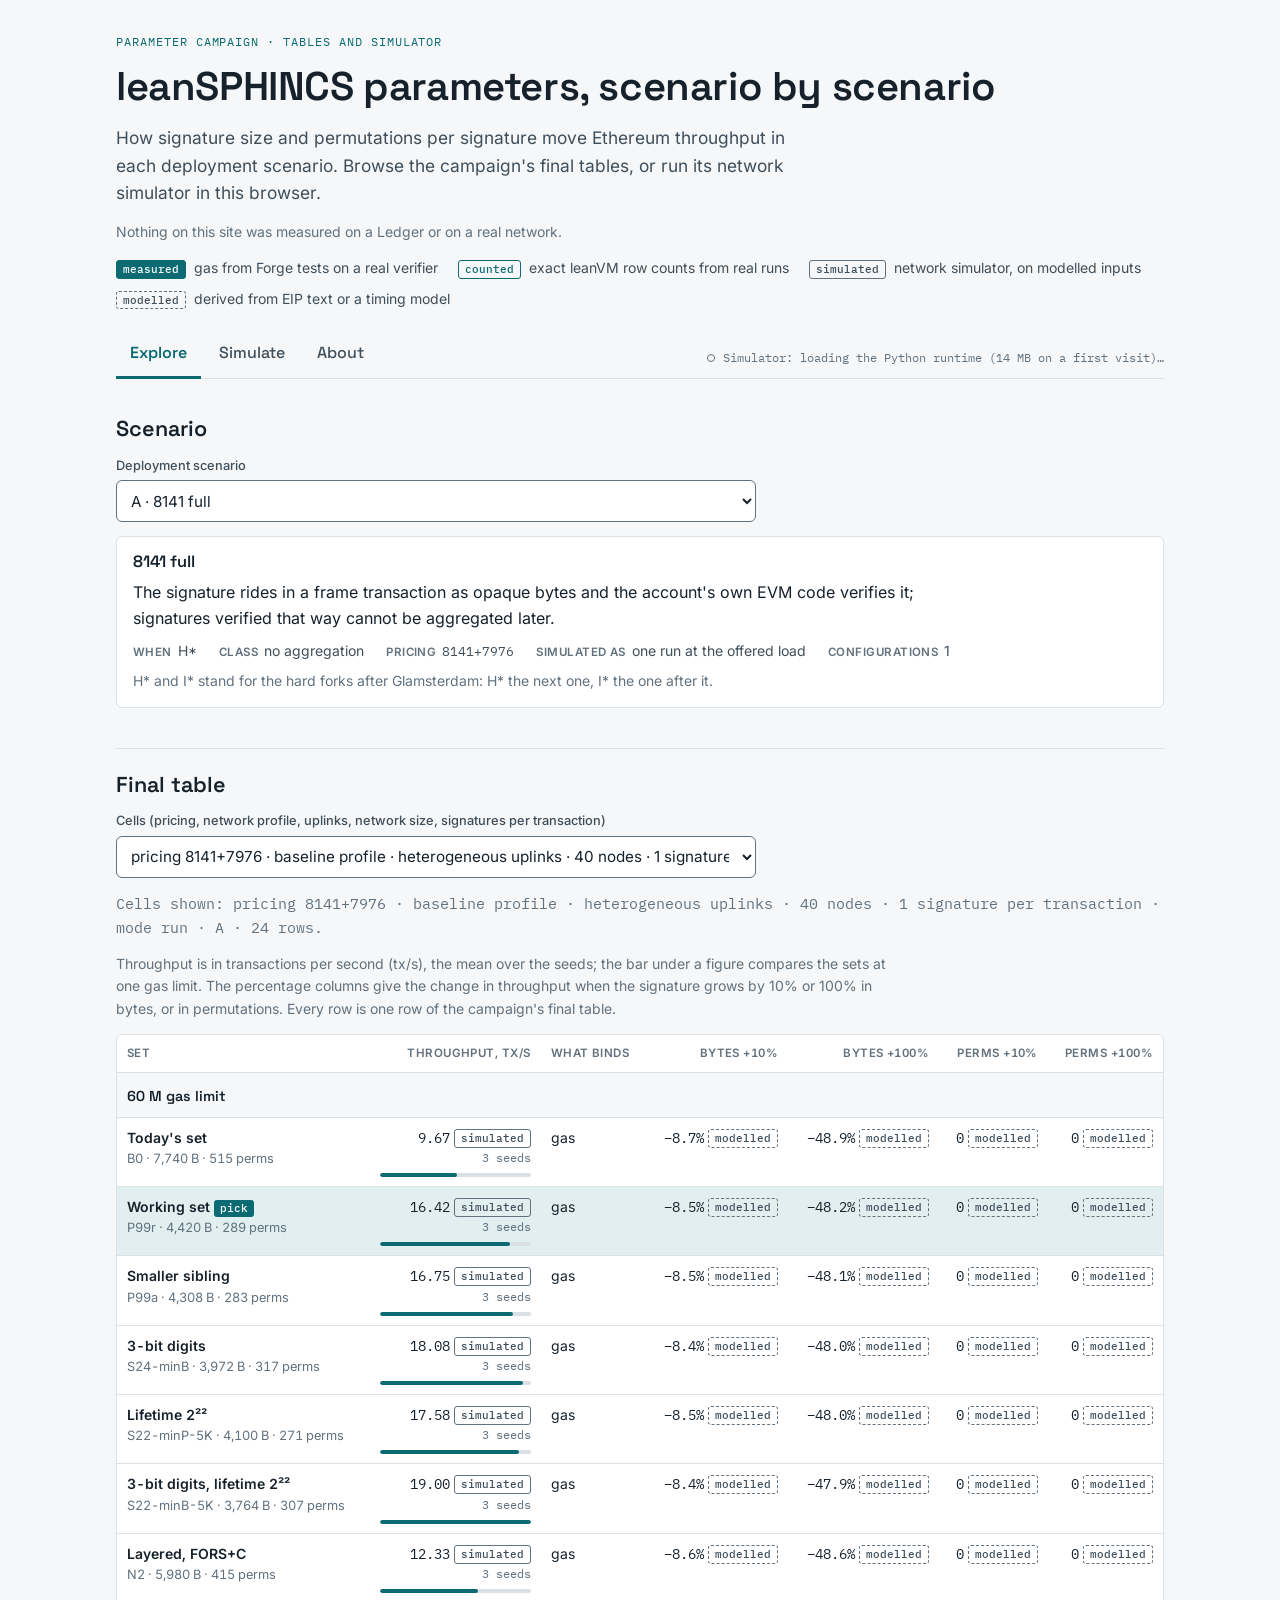
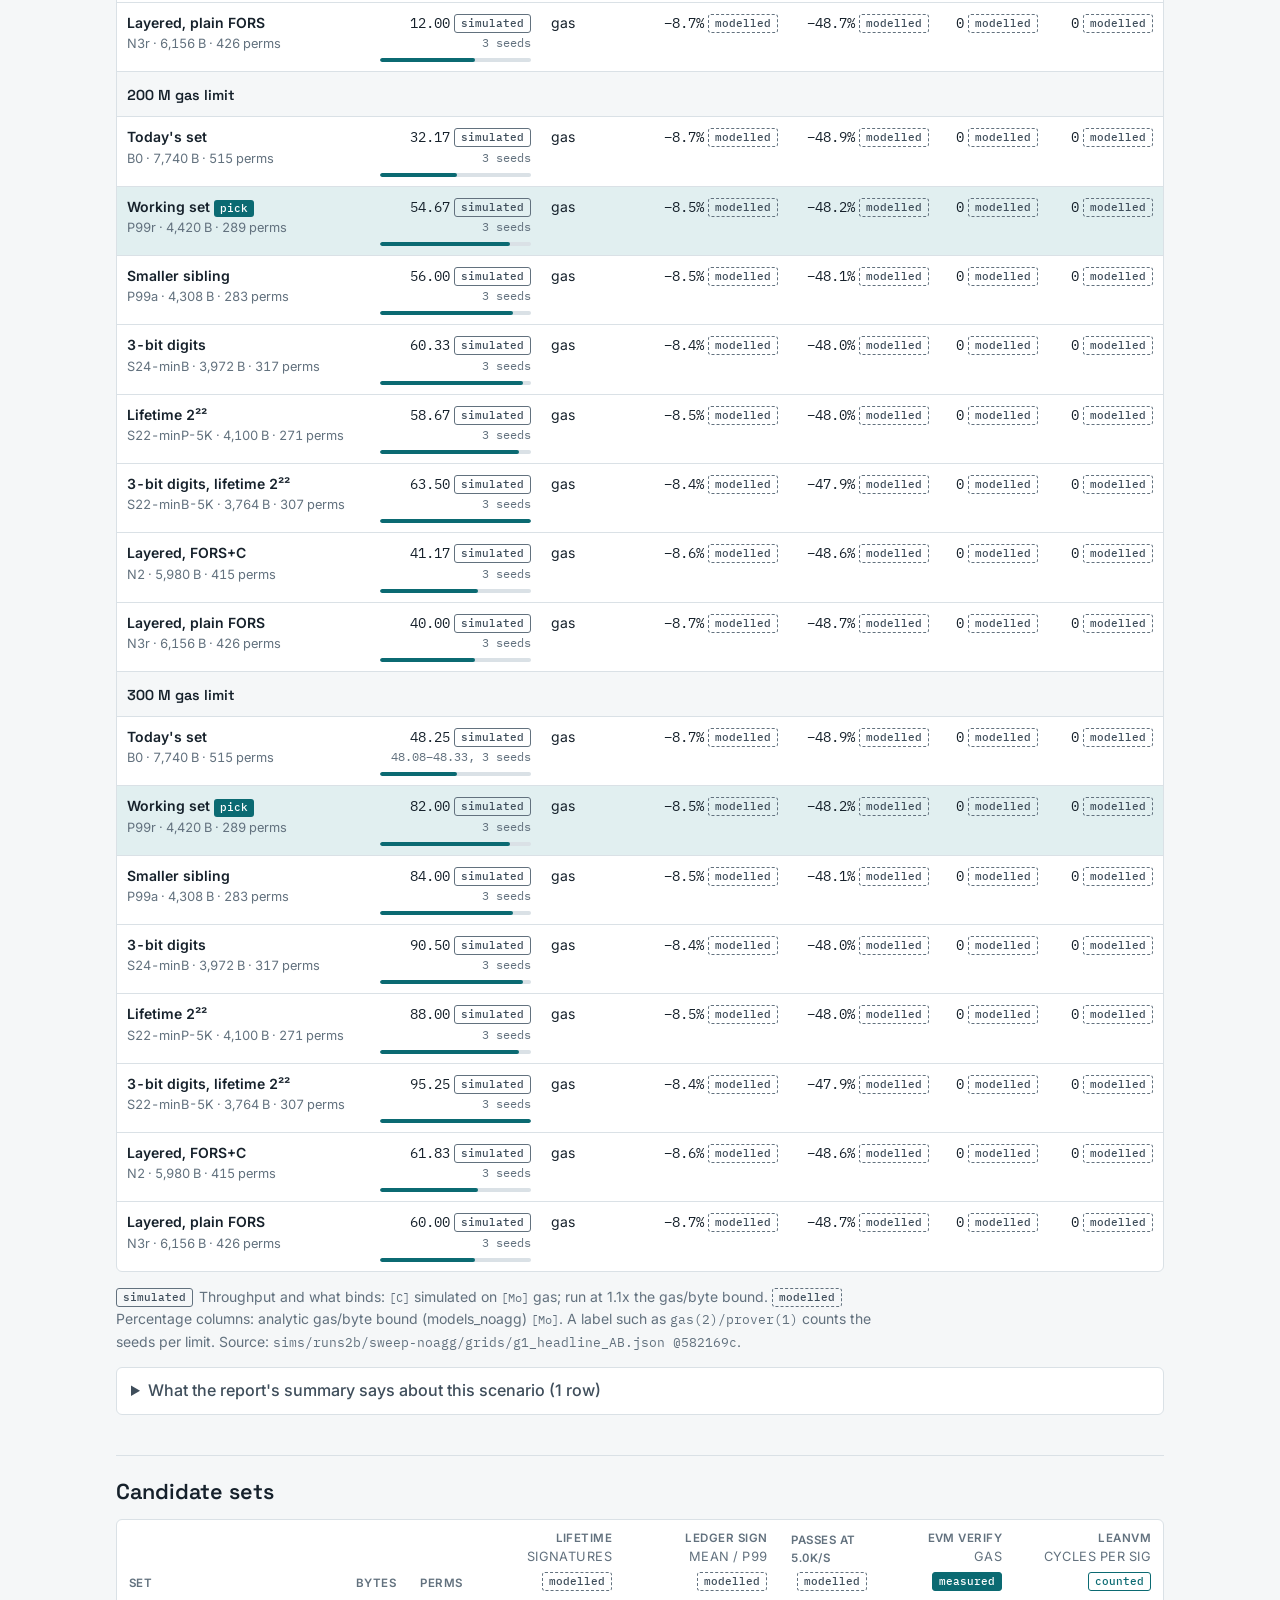
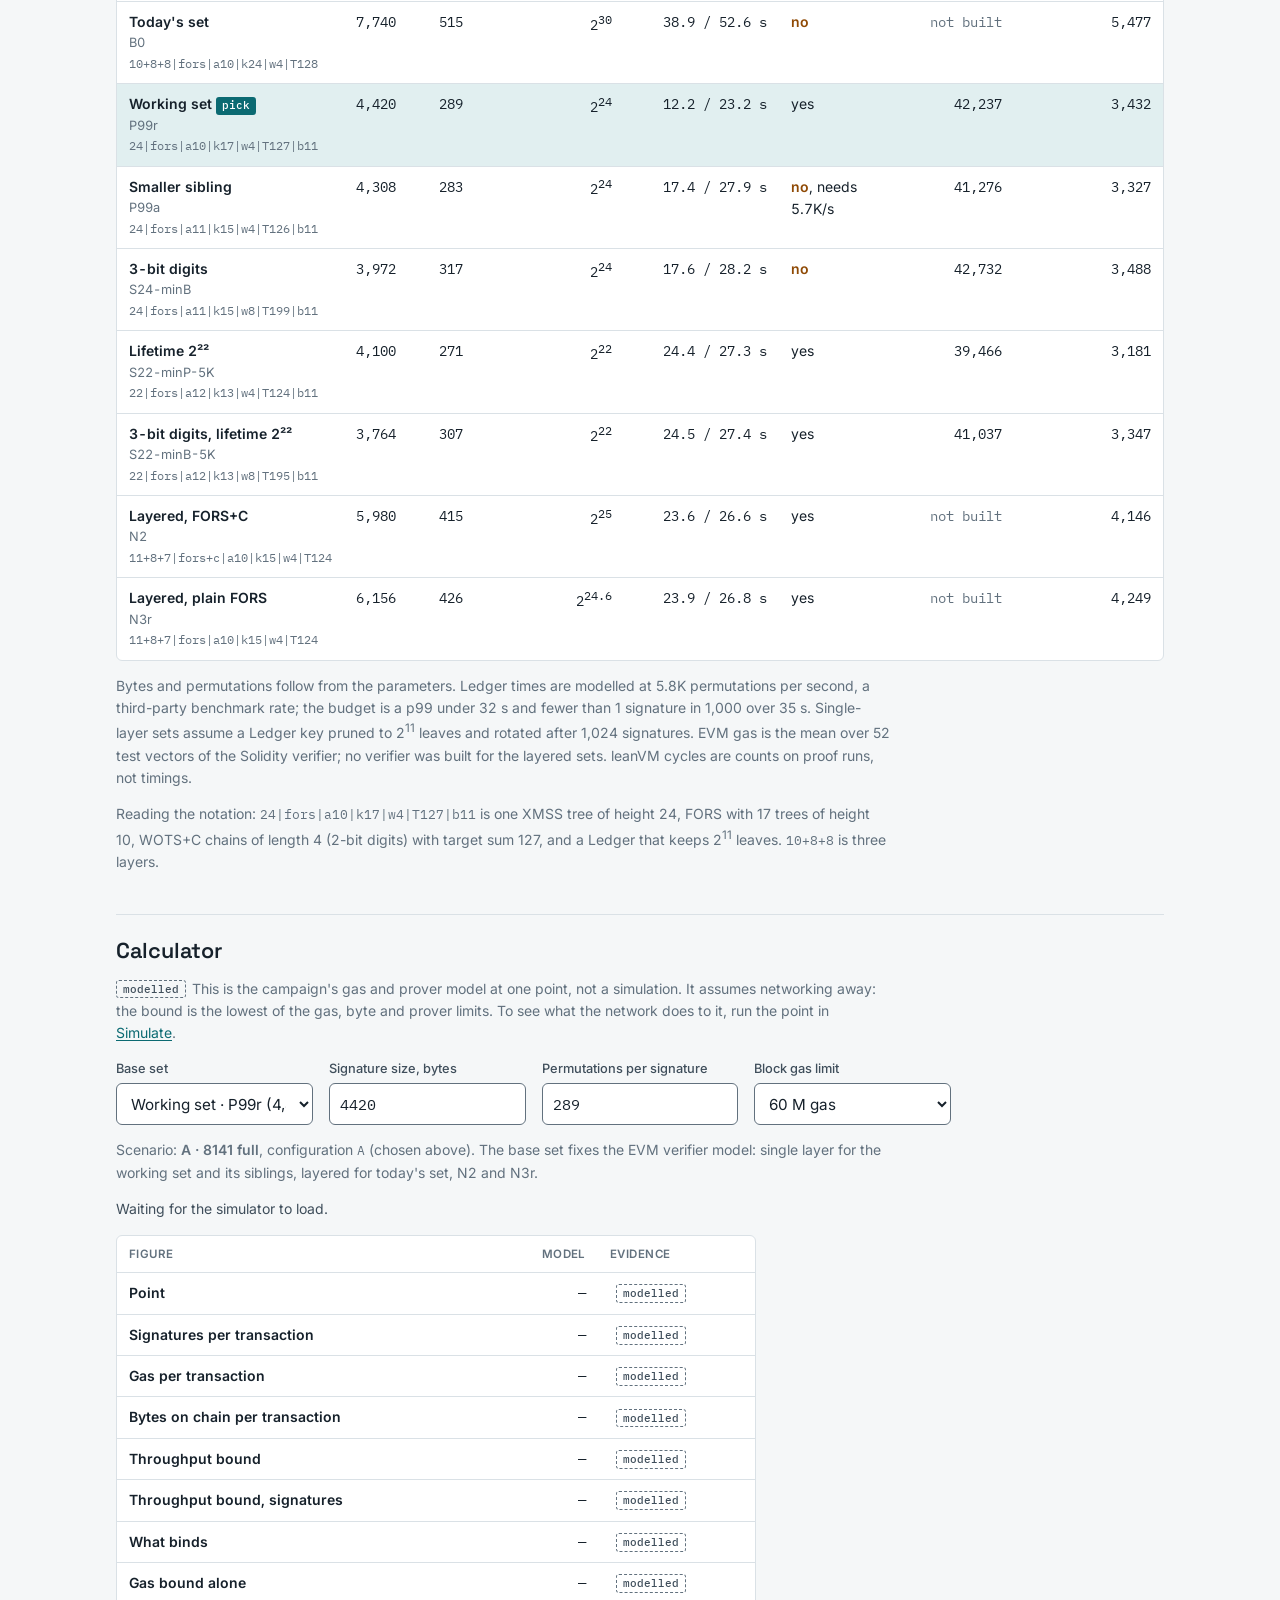
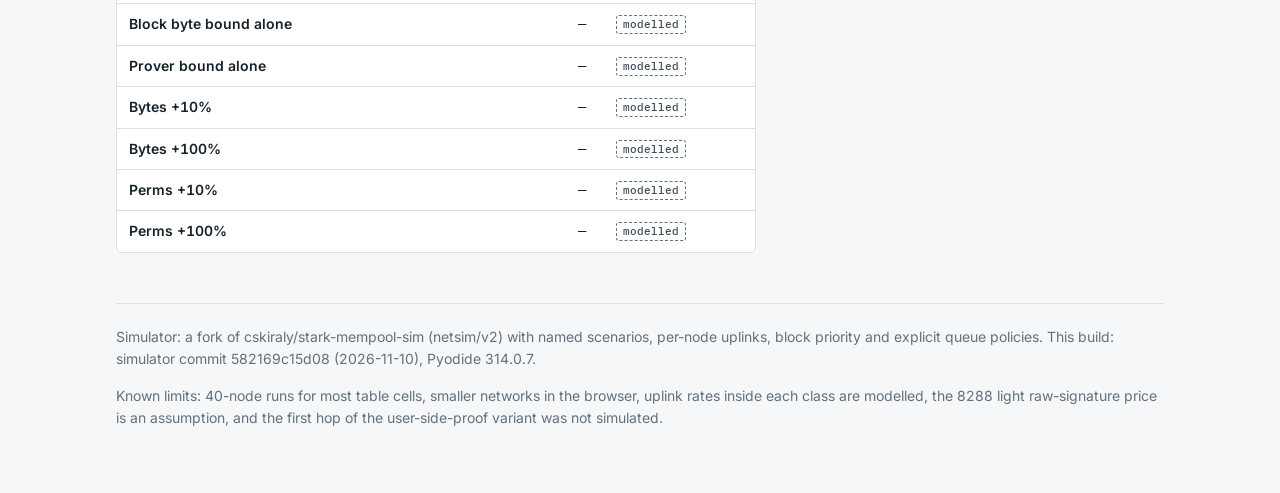
==== index.html @ 9875fb9a "Deploy the leanSPHINCS scenario tool (static site, simulator in the browser) Built by web/build.py f" ====
<!doctype html>
<html lang="en">
<head>
<meta charset="utf-8">
<meta name="viewport" content="width=device-width, initial-scale=1">
<meta name="color-scheme" content="light dark">
<title>leanSPHINCS scenarios: tables and simulator</title>
<meta name="description" content="How the signature size and the permutations per signature of leanSPHINCS move Ethereum throughput, scenario by scenario. The campaign's tables and its network simulator, running in the browser.">
<link rel="icon" href="favicon.svg" type="image/svg+xml">
<link rel="stylesheet" href="app.css">
<script type="module" src="js/main.mjs"></script>
</head>
<body>
<div class="page">

<header class="top">
  <p class="eyebrow">Parameter campaign · tables and simulator</p>
  <h1>leanSPHINCS parameters, scenario by scenario</h1>
  <p class="lede">How signature size and permutations per signature move Ethereum throughput in each deployment scenario. Browse the campaign's final tables, or run its network simulator in this browser.</p>
  <p class="small">Nothing on this site was measured on a Ledger or on a real network.</p>
  <ul class="legend" aria-label="Evidence levels">
    <li><span class="ev m">measured</span> gas from Forge tests on a real verifier</li>
    <li><span class="ev c">counted</span> exact leanVM row counts from real runs</li>
    <li><span class="ev">simulated</span> network simulator, on modelled inputs</li>
    <li><span class="ev o">modelled</span> derived from EIP text or a timing model</li>
  </ul>
  <div class="bar">
    <nav class="tabs" aria-label="Views">
      <a href="#explore" data-view="explore">Explore</a>
      <a href="#simulate" data-view="simulate">Simulate</a>
      <a href="#about" data-view="about">About</a>
    </nav>
    <p class="engine-status" id="engine-status" role="status" aria-live="polite" data-state="loading">Simulator: loading…</p>
  </div>
</header>

<noscript><p class="fatal">This page needs JavaScript: it draws its tables from JSON files and runs the simulator in a Web Worker.</p></noscript>
<p class="fatal" id="fatal" role="alert" hidden></p>

<!-- ================================================================== Explore -->
<main id="view-explore" class="view" data-view="explore" hidden>

  <section aria-labelledby="ex-scenario-h">
    <h2 id="ex-scenario-h">Scenario</h2>
    <div class="formgrid one">
      <div class="field wide">
        <label for="ex-scenario">Deployment scenario</label>
        <select id="ex-scenario"></select>
      </div>
    </div>
    <div class="card" id="ex-scenario-card" aria-live="polite"></div>
  </section>

  <section aria-labelledby="ex-table-h">
    <h2 id="ex-table-h">Final table</h2>
    <div class="formgrid one">
      <div class="field wide">
        <label for="ex-group">Cells (pricing, network profile, uplinks, network size, signatures per transaction)</label>
        <select id="ex-group"></select>
      </div>
    </div>
    <p class="small mono" id="ex-group-full"></p>
    <p class="note" id="ex-table-lead"></p>
    <div class="scroll" tabindex="0" role="region" aria-label="Throughput per candidate set" id="ex-table-wrap">
      <table class="wide" id="ex-table"></table>
    </div>
    <p class="note" id="ex-table-note"></p>
    <details id="ex-summary">
      <summary>What the report's summary says about this scenario</summary>
      <div id="ex-summary-body" class="stack"></div>
    </details>
  </section>

  <section aria-labelledby="ex-cand-h">
    <h2 id="ex-cand-h">Candidate sets</h2>
    <div class="scroll" tabindex="0" role="region" aria-label="Candidate parameter sets">
      <table class="wide" id="ex-candidates"></table>
    </div>
    <p class="note">Bytes and permutations follow from the parameters. Ledger times are modelled at 5.8K permutations per second, a third-party benchmark rate; the budget is a p99 under 32 s and fewer than 1 signature in 1,000 over 35 s. Single-layer sets assume a Ledger key pruned to 2<sup>11</sup> leaves and rotated after 1,024 signatures. EVM gas is the mean over 52 test vectors of the Solidity verifier; no verifier was built for the layered sets. leanVM cycles are counts on proof runs, not timings.</p>
    <p class="note">Reading the notation: <code>24|fors|a10|k17|w4|T127|b11</code> is one XMSS tree of height 24, FORS with 17 trees of height 10, WOTS+C chains of length 4 (2-bit digits) with target sum 127, and a Ledger that keeps 2<sup>11</sup> leaves. <code>10+8+8</code> is three layers.</p>
  </section>

  <section aria-labelledby="ex-calc-h">
    <h2 id="ex-calc-h">Calculator</h2>
    <p class="note"><span class="ev o">modelled</span> This is the campaign's gas and prover model at one point, not a simulation. It assumes networking away: the bound is the lowest of the gas, byte and prover limits. To see what the network does to it, run the point in <a href="#simulate">Simulate</a>.</p>
    <form id="calc-form" class="formgrid" novalidate>
      <div class="field">
        <label for="calc-base">Base set</label>
        <select id="calc-base" name="candidate"></select>
      </div>
      <div class="field">
        <label for="calc-bytes">Signature size, bytes</label>
        <input id="calc-bytes" name="sig_bytes" type="number" inputmode="numeric" min="1" step="1" required>
      </div>
      <div class="field">
        <label for="calc-perms">Permutations per signature</label>
        <input id="calc-perms" name="perms" type="number" inputmode="numeric" min="1" step="1" required>
      </div>
      <div class="field">
        <label for="calc-gas">Block gas limit</label>
        <select id="calc-gas" name="gas_limit"></select>
      </div>
    </form>
    <p class="note" id="calc-context"></p>
    <p class="status" id="calc-status" role="status" aria-live="polite">Waiting for the simulator to load.</p>
    <div class="scroll narrow" tabindex="0" role="region" aria-label="Model result">
      <table id="calc-table">
        <thead><tr><th scope="col">Figure</th><th scope="col" class="n">Model</th><th scope="col">Evidence</th></tr></thead>
        <tbody></tbody>
      </table>
    </div>
    <p class="note" id="calc-note"></p>
  </section>
</main>

<!-- ================================================================= Simulate -->
<main id="view-simulate" class="view" data-view="simulate" hidden>

  <section aria-labelledby="sim-form-h">
    <h2 id="sim-form-h">Run the simulator</h2>
    <p class="note">The campaign's network simulator runs in this browser, in a Web Worker, and returns the row the command line prints for the same settings and seed. Browser runs use a smaller network than the 40-node runs behind the campaign's tables, so their figures can differ from the tables.</p>
    <form id="sim-form" novalidate>
      <div class="formgrid">
        <div class="field wide">
          <label for="sim-scenario">Scenario</label>
          <select id="sim-scenario" name="scenario"></select>
        </div>
        <div class="field wide">
          <label for="sim-config">Configuration</label>
          <select id="sim-config" name="configuration"></select>
        </div>
      </div>
      <p class="note" id="sim-scenario-note"></p>

      <div id="sim-explore-only" class="card warn" hidden></div>

      <div id="sim-fields">
        <div class="formgrid">
          <div class="field">
            <label for="sim-candidate">Parameter set</label>
            <select id="sim-candidate" name="candidate"></select>
          </div>
          <div class="field check">
            <input id="sim-custom" name="custom" type="checkbox">
            <label for="sim-custom">Custom bytes and permutations</label>
          </div>
          <div class="field">
            <label for="sim-bytes">Signature size, bytes</label>
            <input id="sim-bytes" name="sig_bytes" type="number" inputmode="numeric" min="1" step="1" disabled>
          </div>
          <div class="field">
            <label for="sim-perms">Permutations per signature</label>
            <input id="sim-perms" name="perms" type="number" inputmode="numeric" min="1" step="1" disabled>
          </div>
          <div class="field">
            <label for="sim-gas">Block gas limit</label>
            <select id="sim-gas" name="gas_limit"></select>
          </div>
          <div class="field">
            <label for="sim-profile">Network profile</label>
            <select id="sim-profile" name="profile"></select>
          </div>
          <div class="field">
            <label for="sim-uplinks">Uplinks</label>
            <select id="sim-uplinks" name="uplinks"></select>
          </div>
          <div class="field">
            <label for="sim-nodes">Nodes</label>
            <input id="sim-nodes" name="nodes" type="number" inputmode="numeric" step="1" required>
          </div>
          <div class="field">
            <label for="sim-slots">Measured slots</label>
            <input id="sim-slots" name="measured_slots" type="number" inputmode="numeric" step="1" required>
          </div>
          <div class="field">
            <label for="sim-seed">Seed</label>
            <input id="sim-seed" name="seed" type="number" inputmode="numeric" min="0" step="1" required>
          </div>
          <div class="field" id="sim-k-field">
            <label for="sim-k" id="sim-k-label">Signatures per transaction</label>
            <input id="sim-k" name="k" type="number" inputmode="numeric" min="1" step="1">
          </div>
        </div>
        <p class="note" id="sim-limits"></p>
        <div class="actions">
          <button type="submit" id="sim-run" class="primary" disabled>Run</button>
          <button type="button" id="sim-cancel" disabled>Cancel</button>
          <p class="status" id="sim-status" role="status" aria-live="polite">The simulator is loading.</p>
        </div>
        <div class="progress">
          <progress id="sim-progress" max="1" value="0" aria-label="Progress of the run"></progress>
          <p class="small mono" id="sim-progress-text">No run yet.</p>
        </div>
      </div>
    </form>
  </section>

  <section aria-labelledby="sim-result-h" id="sim-result-section">
    <h2 id="sim-result-h">Result</h2>
    <div class="scroll" tabindex="0" role="region" aria-label="Headline figures of the run">
      <table class="mid" id="sim-result">
        <thead>
          <tr>
            <th scope="col">Figure</th>
            <th scope="col" class="n" id="sim-col-run">This run<span class="sub" id="sim-col-run-sub">&nbsp;</span></th>
            <th scope="col" class="n" id="sim-col-table">Campaign table<span class="sub" id="sim-col-table-sub">40 nodes</span></th>
          </tr>
        </thead>
        <tbody></tbody>
      </table>
    </div>
    <p class="note" id="sim-result-lead">Run a configuration to fill this table. The right-hand column will show the campaign's table cell for the same settings, where one exists.</p>
    <p class="note" id="sim-result-note"><span class="ev">simulated</span> Every figure of a run is a count from a simulation on <span class="ev o">modelled</span> gas, prover prices and uplinks. Nothing was measured on a network or on a device.</p>
    <h3>Command line</h3>
    <p class="note">Run from <code>sims/stark-mempool-sim-v2</code> in the campaign checkout, this prints the same row. Leave out <code>--nodes</code> for the campaign's 40-node figure.</p>
    <pre class="cmd" id="sim-command" tabindex="0" aria-label="Command line that reproduces the run">No run yet.</pre>
    <details id="sim-row-details">
      <summary>Full row</summary>
      <p class="note">The row of <code>--phase2-row</code>, then every column the command prints without it. <code>-1</code> and <code>NA</code> mean "does not apply".</p>
      <pre class="json" id="sim-row-phase2" tabindex="0" aria-label="Phase 2 row">No run yet.</pre>
      <pre class="json" id="sim-row-full" tabindex="0" aria-label="Full row">No run yet.</pre>
    </details>
  </section>

  <section aria-labelledby="sim-history-h">
    <h2 id="sim-history-h">Recent runs</h2>
    <p class="note">The last six runs of this visit, newest first. They are kept on the page only and are gone after a reload.</p>
    <div class="scroll" tabindex="0" role="region" aria-label="Recent runs">
      <table class="wide" id="sim-history">
        <thead>
          <tr>
            <th scope="col">Scenario</th><th scope="col">Set</th><th scope="col" class="n">Gas</th>
            <th scope="col">Network</th><th scope="col" class="n">Nodes</th><th scope="col" class="n">Slots</th>
            <th scope="col" class="n">Seed</th><th scope="col" class="n">Sustained</th><th scope="col" class="n">Timely</th>
            <th scope="col">Binds</th><th scope="col" class="n">90% reach</th><th scope="col" class="n">Took</th>
          </tr>
        </thead>
        <tbody><tr class="empty"><td colspan="12">No run yet.</td></tr></tbody>
      </table>
    </div>
  </section>
</main>

<!-- ==================================================================== About -->
<main id="view-about" class="view" data-view="about" hidden>

  <section aria-labelledby="ab-what-h">
    <h2 id="ab-what-h">What this is</h2>
    <div class="prose">
      <p>A study of leanSPHINCS, a hash-based post-quantum signature scheme for Ethereum accounts. A parameter set fixes two costs: the size of a signature in bytes, and the Keccak permutations needed to verify it. The campaign asked how each cost moves throughput in twelve deployment scenarios, from a contract verifier on today's EVM to recursive aggregation in the mempool.</p>
      <p>Explore shows the campaign's final tables. Simulate runs the campaign's network simulator in your browser. The calculator in Explore evaluates the campaign's gas and prover model at a point you choose.</p>
    </div>
  </section>

  <section aria-labelledby="ab-ev-h">
    <h2 id="ab-ev-h">What is measured, counted, simulated and modelled</h2>
    <div class="scroll" tabindex="0" role="region" aria-label="Evidence levels">
      <table class="mid">
        <thead><tr><th scope="col">Level</th><th scope="col">What it covers</th><th scope="col">How it was obtained</th></tr></thead>
        <tbody>
          <tr><th scope="row"><span class="ev m">measured</span></th><td>EVM verification gas of the five single-layer sets.</td><td>Foundry tests on a real Solidity verifier, 52 test vectors per set. The worst-case figure is a model fitted on those measurements.</td></tr>
          <tr><th scope="row"><span class="ev c">counted</span></th><td>leanVM cycles and Keccak rows per signature.</td><td>Exact row counts from leanVM proof runs. They are counts, not timings.</td></tr>
          <tr><th scope="row"><span class="ev">simulated</span></th><td>Throughput, what binds, block size, block reach times, bandwidth and duplicates in the tables and in browser runs.</td><td>Counts from the network simulator: 40 nodes and three seeds for most table cells. Its inputs (gas, prover prices, uplinks) are modelled.</td></tr>
          <tr><th scope="row"><span class="ev o">modelled</span></th><td>Gas per transaction, prover prices, uplink rates, Ledger signing and key generation times, lifetimes, the calculator, and the percentage columns of the tables without aggregation.</td><td>Derived from EIP texts (several are drafts), from a prover model on the counted rows, and from a timing model at 5,800 permutations per second, a third-party benchmark rate.</td></tr>
        </tbody>
      </table>
    </div>
    <ul class="plain">
      <li><strong>Nothing was measured on a Ledger.</strong> Signing times are permutation counts divided by a benchmark rate. A run of the real signer on a Nano S+ is the first thing still to measure.</li>
      <li><strong>Nothing was measured on a real network.</strong> No client, devnet or testnet was involved. No EIP-8141 transaction has been run with these verifiers.</li>
      <li>Where gas binds, the simulation returns whole transactions per block from the same gas figures as the model. Agreement there is not independent evidence. The simulator adds information where the network or the provers bind.</li>
      <li>Gas figures follow EIP-7623, EIP-7976, EIP-8141, EIP-8288 and the leanPCS draft as read on 10 November 2026. Several are drafts and may change. The price of "8288 light, raw signatures" is the campaign's own assumption.</li>
      <li>Rows with more than one signature per transaction: EIP-8141's public mempool accepts one VERIFY frame for the sender and caps the declared validation gas at 100,000. Two signatures fit only if signature bytes do not count toward that limit, as a draft pull request proposes. A Safe-style multisig can check its owners' signatures in the execution frame instead. Neither design was run on a client.</li>
    </ul>
  </section>

  <section aria-labelledby="ab-sim-h">
    <h2 id="ab-sim-h">Limits of the simulator</h2>
    <ul class="plain">
      <li>It is a discrete-event model of gossip, block propagation and proving, not a client. Most table cells are 40-node runs. Uplink rates inside each class are modelled.</li>
      <li>It sends eight full copies of each block where current clients send three or four. The loss it shows at 300 M gas is therefore an upper bound.</li>
      <li>The capacity search is not monotone near a prover bound and depends on its start point by about 5%. It also accepts a probe whose chain has collapsed, because it ignores orphaned blocks.</li>
      <li>The label for what binds reads <code>propagation</code> for a slow uplink class, and flips on a CPU threshold of 0.9.</li>
      <li>It has no IDONTWANT, no separate setting for relay copies, no cap of 256 dependencies per block, and it does not re-queue orphaned transactions.</li>
      <li>The first hop of the user-side-proof variant (F2) is not simulated: F2 runs F1's mempool under another label.</li>
      <li>A misspelt candidate name on the command line runs today's set under the typo's label. This page only offers the names the simulator knows.</li>
    </ul>
  </section>

  <section aria-labelledby="ab-browser-h">
    <h2 id="ab-browser-h">Browser runs</h2>
    <div class="prose">
      <p>The simulator is a standard-library Python program. Here it runs unchanged in Pyodide, CPython compiled to WebAssembly, inside a Web Worker. A test compares the browser's row with the command line's for one configuration of each scenario and two custom points: 14 of 14 are equal, field by field.</p>
      <p id="ab-limits-basis"></p>
    </div>
    <div class="scroll" tabindex="0" role="region" aria-label="Browser limits per scenario">
      <table class="mid" id="ab-limits">
        <thead><tr><th scope="col">Scenario</th><th scope="col" class="n">Nodes</th><th scope="col" class="n">Measured slots</th><th scope="col" class="n">Gas limit</th><th scope="col" class="n">Heaviest run</th></tr></thead>
        <tbody></tbody>
      </table>
    </div>
    <p class="note" id="ab-limits-note"></p>
  </section>

  <section aria-labelledby="ab-build-h">
    <h2 id="ab-build-h">This build</h2>
    <div class="scroll" tabindex="0" role="region" aria-label="Build record">
      <table id="ab-build"><tbody></tbody></table>
    </div>
    <p class="note">The site is static and self-contained. It loads nothing from another origin, sets no cookie and sends nothing anywhere. The Simulate form is remembered in this browser's local storage; nothing else is stored.</p>
  </section>

  <section aria-labelledby="ab-cli-h">
    <h2 id="ab-cli-h">The same thing from the command line</h2>
    <div class="prose">
      <p>The simulator needs Python 3 and nothing else. From the simulator checkout, on the <code>leansphincs</code> branch at the commit above:</p>
    </div>
    <pre class="cmd" tabindex="0" aria-label="Command line examples">cd sims/stark-mempool-sim-v2
NP=../../data/phase2b/network_params_v2.json

# list the scenarios and their configurations
python3 -m bench.leansphincs scenarios

# one row of the tables: 8141 full, working set, 200 M gas, 40 nodes
python3 -m bench.leansphincs run --scenario A --candidate P99r \
    --gas-limit 200000000 --seed 0 --network-params $NP --phase2-row

# a custom point: 4,000 bytes and 300 permutations on the working set's verifier
python3 -m bench.leansphincs run --scenario A --candidate P99r \
    --sig-bytes 4000 --perms 300 --network-params $NP --phase2-row</pre>
    <p class="note">Every result in Simulate shows the exact line for that run. The table cells are means over three seeds (0, 1, 2) for most rows; a single run is one seed.</p>
  </section>
</main>

<footer>
  <p id="foot-build">Simulator: a fork of cskiraly/stark-mempool-sim (netsim/v2) with named scenarios, per-node uplinks, block priority and explicit queue policies.</p>
  <p>Known limits: 40-node runs for most table cells, smaller networks in the browser, uplink rates inside each class are modelled, the 8288 light raw-signature price is an assumption, and the first hop of the user-side-proof variant was not simulated.</p>
</footer>

</div>
</body>
</html>
---- app.css ----
/* The tool shares the visual language of the one-page summary
   (share/leansphincs-scenarios.html): its colour tokens, the three typefaces,
   the table style and the evidence chips. Fonts are vendored in fonts/ (SIL
   Open Font License); no request leaves the site. */

@font-face {
  font-family: "Inter";
  font-style: normal;
  font-weight: 400 600;
  font-display: swap;
  src: url("fonts/inter-var.woff2") format("woff2");
}
@font-face {
  font-family: "Space Grotesk";
  font-style: normal;
  font-weight: 500 600;
  font-display: swap;
  src: url("fonts/space-grotesk-var.woff2") format("woff2");
}
@font-face {
  font-family: "IBM Plex Mono";
  font-style: normal;
  font-weight: 400;
  font-display: swap;
  src: url("fonts/plex-mono-400.woff2") format("woff2");
}
@font-face {
  font-family: "IBM Plex Mono";
  font-style: normal;
  font-weight: 500;
  font-display: swap;
  src: url("fonts/plex-mono-500.woff2") format("woff2");
}

:root {
  --bg: #F5F7F8;
  --surface: #FFFFFF;
  --ink: #16212B;
  --ink-2: #3F4E5B;
  --muted: #62717E;
  --rule: #DAE1E6;
  --accent: #0B6A72;
  --accent-soft: #E1EFF0;
  --warn: #8F4A05;
  --warn-soft: #FBEFDD;
  --font-display: "Space Grotesk", "Helvetica Neue", Arial, sans-serif;
  --font-body: "Inter", system-ui, -apple-system, "Segoe UI", Roboto, sans-serif;
  --font-data: "IBM Plex Mono", ui-monospace, "SFMono-Regular", Menlo, Consolas, monospace;
  color-scheme: light;
}
@media (prefers-color-scheme: dark) {
  :root:not([data-theme="light"]) {
    --bg: #0E141A; --surface: #151D25; --ink: #E7EDF2; --ink-2: #C3CDD6; --muted: #93A2B0;
    --rule: #27333E; --accent: #62C6CC; --accent-soft: #11333A; --warn: #F0B36A; --warn-soft: #33250F;
    color-scheme: dark;
  }
}
:root[data-theme="dark"] {
  --bg: #0E141A; --surface: #151D25; --ink: #E7EDF2; --ink-2: #C3CDD6; --muted: #93A2B0;
  --rule: #27333E; --accent: #62C6CC; --accent-soft: #11333A; --warn: #F0B36A; --warn-soft: #33250F;
  color-scheme: dark;
}

*, *::before, *::after { box-sizing: border-box; }
html { -webkit-text-size-adjust: 100%; }
body {
  margin: 0;
  background: var(--bg);
  color: var(--ink);
  font-family: var(--font-body);
  font-size: 16px;
  line-height: 1.6;
}
[hidden] { display: none !important; }

.page {
  max-width: 1080px;
  margin-inline: auto;
  padding-block: 32px 64px;
  padding-left: max(16px, env(safe-area-inset-left, 0px));
  padding-right: max(16px, env(safe-area-inset-right, 0px));
  display: flex;
  flex-direction: column;
  gap: 36px;
}
.page > header, .page > footer, .view > section {
  display: flex;
  flex-direction: column;
  gap: 14px;
  min-width: 0;
}
.view { display: flex; flex-direction: column; gap: 40px; min-width: 0; }
.view > section { border-top: 1px solid var(--rule); padding-top: 22px; }
.view > section:first-child { border-top: 0; padding-top: 0; }
.page > footer { border-top: 1px solid var(--rule); padding-top: 22px; color: var(--muted); font-size: 0.875rem; }

.eyebrow {
  font-family: var(--font-data);
  font-size: 0.75rem;
  letter-spacing: 0.08em;
  text-transform: uppercase;
  color: var(--accent);
  margin: 0;
}
h1, h2, h3, h4 { font-family: var(--font-display); font-weight: 600; margin: 0; text-wrap: balance; }
h1 { font-size: clamp(1.7rem, 4.4vw, 2.5rem); line-height: 1.12; letter-spacing: -0.01em; }
h2 { font-size: 1.35rem; line-height: 1.25; }
h3 { font-size: 1.02rem; line-height: 1.3; }
h4 { font-size: 0.95rem; line-height: 1.3; }
p { margin: 0; }
a { color: var(--accent); text-underline-offset: 2px; }
.prose { max-width: 68ch; display: flex; flex-direction: column; gap: 12px; }
.lede { font-size: 1.08rem; color: var(--ink-2); max-width: 62ch; }
.small { font-size: 0.875rem; color: var(--muted); }
code, .mono { font-family: var(--font-data); font-size: 0.92em; }
strong { font-weight: 600; }
.stack { display: flex; flex-direction: column; gap: 14px; min-width: 0; }

:focus-visible { outline: 2px solid var(--accent); outline-offset: 2px; border-radius: 3px; }

/* evidence chips: solid = measured, outlined accent = counted, outlined neutral = simulated, dashed = modelled */
.ev {
  display: inline-block;
  font-family: var(--font-data);
  font-size: 0.7rem;
  font-weight: 500;
  line-height: 1.5;
  padding: 0 6px;
  border-radius: 3px;
  border: 1px solid var(--muted);
  color: var(--ink-2);
  white-space: nowrap;
  vertical-align: 0.08em;
}
.ev.m { background: var(--accent); border-color: var(--accent); color: var(--surface); }
.ev.c { border-color: var(--accent); color: var(--accent); }
.ev.o { border-style: dashed; }
.legend { display: flex; flex-wrap: wrap; gap: 8px 20px; list-style: none; padding: 0; margin: 0; font-size: 0.875rem; color: var(--ink-2); }
.legend li { display: flex; gap: 8px; align-items: baseline; }
.rawtag { font-family: var(--font-data); font-size: 0.86em; color: var(--muted); }

/* view switch and simulator status */
.bar {
  display: flex; flex-wrap: wrap; align-items: flex-end; justify-content: space-between;
  gap: 8px 24px; border-bottom: 1px solid var(--rule); margin-top: 6px;
}
.tabs { display: flex; gap: 4px; }
.tabs a {
  display: inline-block; padding: 10px 14px; margin-bottom: -1px;
  font-family: var(--font-display); font-weight: 500; font-size: 1rem;
  color: var(--ink-2); text-decoration: none;
  border-bottom: 3px solid transparent; border-radius: 4px 4px 0 0;
}
.tabs a:hover { color: var(--ink); background: var(--accent-soft); }
.tabs a[aria-current="page"] { color: var(--accent); border-bottom-color: var(--accent); font-weight: 600; }
.engine-status {
  font-family: var(--font-data); font-size: 0.75rem; color: var(--muted);
  padding: 0 0 10px; min-height: 2.2em; display: flex; align-items: center; gap: 8px;
}
.engine-status::before {
  content: ""; width: 8px; height: 8px; border-radius: 50%; flex: none;
  border: 1.5px solid var(--muted); background: transparent;
}
.engine-status[data-state="ready"]::before { background: var(--accent); border-color: var(--accent); }
.engine-status[data-state="running"]::before { background: var(--accent); border-color: var(--accent); animation: pulse 1s ease-in-out infinite; }
.engine-status[data-state="loading"]::before { animation: pulse 1s ease-in-out infinite; }
.engine-status[data-state="failed"] { color: var(--warn); }
.engine-status[data-state="failed"]::before { background: var(--warn); border-color: var(--warn); }
@keyframes pulse { 50% { opacity: 0.25; } }
@media (prefers-reduced-motion: reduce) { .engine-status::before { animation: none !important; } }

.fatal {
  background: var(--warn-soft); color: var(--ink); border: 1px solid var(--warn); border-radius: 6px;
  padding: 12px 14px; font-size: 0.95rem; overflow-wrap: anywhere;
}

/* tables */
.scroll {
  overflow-x: auto;
  background: var(--surface);
  border: 1px solid var(--rule);
  border-radius: 6px;
  min-width: 0;
}
table { border-collapse: collapse; width: 100%; font-size: 0.875rem; font-variant-numeric: tabular-nums; }
table.wide { min-width: 900px; }
table.mid { min-width: 620px; }
th, td { padding: 9px 12px; text-align: left; vertical-align: top; border-bottom: 1px solid var(--rule); }
thead th {
  font-family: var(--font-body);
  font-size: 0.72rem;
  font-weight: 600;
  letter-spacing: 0.04em;
  text-transform: uppercase;
  color: var(--muted);
  vertical-align: bottom;
}
thead th .ev { text-transform: none; letter-spacing: 0; margin-top: 4px; }
tbody tr:last-child th, tbody tr:last-child td { border-bottom: 0; }
tbody:not(:last-child) tr:last-child th, tbody:not(:last-child) tr:last-child td { border-bottom: 1px solid var(--rule); }
tbody th { font-weight: 600; color: var(--ink); }
table.wide tbody th[scope="row"] { min-width: 190px; }
td.n, th.n { text-align: right; font-family: var(--font-data); white-space: nowrap; }
thead th.n { font-family: var(--font-body); white-space: nowrap; }
td .sub, th .sub { display: block; font-weight: 400; font-size: 0.8rem; color: var(--muted); font-family: var(--font-body); white-space: normal; }
td.n .sub { font-family: var(--font-data); font-size: 0.74rem; white-space: nowrap; }
td .ev, th .ev { margin-left: 6px; }
tr.pick th, tr.pick td { background: var(--accent-soft); }
tr.group th {
  background: var(--bg); font-family: var(--font-display); font-size: 0.9rem; font-weight: 600;
  color: var(--ink); padding-top: 12px;
}
tr.empty td { color: var(--muted); font-style: normal; }
.tag {
  display: inline-block; font-family: var(--font-data); font-size: 0.68rem; font-weight: 500;
  padding: 0 6px; border-radius: 3px; background: var(--accent); color: var(--surface); white-space: nowrap;
}
.no { color: var(--warn); font-weight: 600; }
.note { font-size: 0.875rem; color: var(--muted); max-width: 86ch; }
.note .ev { margin-right: 2px; }
.dim { color: var(--muted); }

#ex-table th, #ex-table td { padding-inline: 10px; }
#ex-table td .ev { margin-left: 4px; }
/* the bar under a throughput figure: one series, the accent colour */
.barcell { display: block; height: 4px; margin-top: 5px; background: var(--rule); border-radius: 2px; overflow: hidden; min-width: 72px; }
.barcell > span { display: block; height: 100%; background: var(--accent); border-radius: 2px; }

ul.plain { margin: 0; padding-left: 1.1em; display: flex; flex-direction: column; gap: 8px; max-width: 76ch; }
ul.plain li::marker { color: var(--accent); }

/* cards and definition rows */
.card {
  background: var(--surface); border: 1px solid var(--rule); border-radius: 6px;
  padding: 14px 16px; display: flex; flex-direction: column; gap: 8px; min-width: 0;
}
.card.warn { border-color: var(--warn); background: var(--warn-soft); }
.card p { max-width: 80ch; }
.facts { display: flex; flex-wrap: wrap; gap: 4px 22px; margin: 0; padding: 0; list-style: none; font-size: 0.875rem; color: var(--ink-2); }
.facts b { font-weight: 600; color: var(--muted); font-size: 0.72rem; letter-spacing: 0.04em; text-transform: uppercase; margin-right: 6px; }
dl.kv { display: grid; grid-template-columns: minmax(110px, 190px) 1fr; gap: 6px 16px; margin: 0; font-size: 0.875rem; }
dl.kv dt { color: var(--muted); font-weight: 600; font-size: 0.72rem; letter-spacing: 0.04em; text-transform: uppercase; padding-top: 3px; }
dl.kv dd { margin: 0; color: var(--ink-2); overflow-wrap: anywhere; }
@media (max-width: 520px) { dl.kv { grid-template-columns: 1fr; gap: 0 0; } dl.kv dd { margin-bottom: 8px; } }

details { border: 1px solid var(--rule); border-radius: 6px; background: var(--surface); min-width: 0; }
details > summary { cursor: pointer; padding: 10px 14px; font-weight: 500; color: var(--ink-2); }
details[open] > summary { border-bottom: 1px solid var(--rule); }
details > :not(summary) { margin: 12px 14px; }

/* forms */
.formgrid { display: grid; grid-template-columns: repeat(auto-fill, minmax(170px, 1fr)); gap: 12px 16px; align-items: end; }
.formgrid.one { grid-template-columns: minmax(0, 640px); }
.field { display: flex; flex-direction: column; gap: 4px; min-width: 0; }
.field.wide { grid-column: span 2; }
.formgrid.one .field.wide { grid-column: auto; }
@media (max-width: 420px) { .field.wide { grid-column: 1 / -1; } }
.field label { font-size: 0.8rem; font-weight: 500; color: var(--ink-2); }
.field.check { flex-direction: row; align-items: center; gap: 8px; min-height: 42px; }
.field.check input { width: 18px; height: 18px; min-height: 0; margin: 0; accent-color: var(--accent); flex: none; }
.field.check label { font-size: 0.875rem; }
input, select, button {
  font: inherit; font-size: 0.95rem; color: var(--ink);
  background: var(--surface);
  border: 1px solid var(--muted); border-radius: 6px;
  padding: 8px 10px; min-height: 42px; width: 100%; min-width: 0;
}
input[type="number"] { font-family: var(--font-data); }
input:disabled, select:disabled { color: var(--muted); background: var(--bg); border-color: var(--rule); }
input:user-invalid { border-color: var(--warn); }
button { width: auto; cursor: pointer; font-weight: 500; padding-inline: 18px; }
button.primary { background: var(--accent); border-color: var(--accent); color: var(--surface); font-weight: 600; }
button:disabled { opacity: 0.5; cursor: default; }
button.link { border: 0; background: none; color: var(--accent); padding: 0; min-height: 0; text-decoration: underline; font-weight: 400; }
form { display: flex; flex-direction: column; gap: 14px; min-width: 0; }
form.formgrid { display: grid; }
#sim-fields { display: flex; flex-direction: column; gap: 14px; min-width: 0; }
.actions { display: flex; flex-wrap: wrap; align-items: center; gap: 10px 12px; }
.status { font-size: 0.875rem; color: var(--ink-2); min-height: 1.6em; overflow-wrap: anywhere; }
.actions .status { flex: 1 1 220px; }
.scroll.narrow { max-width: 640px; }
.status.error { color: var(--warn); font-weight: 500; }
.progress { display: flex; flex-direction: column; gap: 6px; min-height: 3.4em; }
progress { width: 100%; height: 8px; accent-color: var(--accent); border: 0; border-radius: 4px; overflow: hidden; background: var(--rule); appearance: none; -webkit-appearance: none; }
progress::-webkit-progress-bar { background: var(--rule); }
progress::-webkit-progress-value { background: var(--accent); }
progress::-moz-progress-bar { background: var(--accent); }

pre {
  margin: 0; font-family: var(--font-data); font-size: 0.8rem; line-height: 1.5;
  background: var(--surface); border: 1px solid var(--rule); border-radius: 6px;
  padding: 12px 14px; overflow: auto; max-width: 100%;
}
pre.cmd { white-space: pre-wrap; overflow-wrap: anywhere; min-height: 4.6em; }
/* fixed columns: a result must not reflow the table it lands in */
#sim-result { table-layout: fixed; min-width: 0; }
#sim-result thead th:first-child { width: 40%; }
#sim-result thead th.n { white-space: normal; }
#sim-result thead th .sub { text-transform: none; letter-spacing: 0; font-size: 0.74rem; }
#sim-result td.n { white-space: normal; overflow-wrap: anywhere; }
#sim-result td.n .sub { white-space: normal; }
@media (max-width: 520px) {
  #sim-result thead th:first-child { width: 37%; }
  #sim-result th, #sim-result td { padding-inline: 8px; }
  #sim-result tbody th .sub { font-size: 0.74rem; }
}
/* room for the sentences that arrive with a result, so that little moves */
#sim-result-lead { min-height: 4.8em; }
#sim-command { min-height: 6.2em; }
@media (max-width: 520px) { #sim-result-lead { min-height: 12.8em; } #sim-command { min-height: 10.7em; } }
pre.json { max-height: 420px; white-space: pre-wrap; overflow-wrap: anywhere; }

@media (max-width: 520px) {
  .page { padding-block: 20px 48px; gap: 28px; }
  .view { gap: 32px; }
  .tabs a { padding: 10px 10px; }
  th, td { padding: 8px 10px; }
}
@media print {
  .scroll { overflow: visible; }
  .bar, .actions, .progress { display: none; }
}
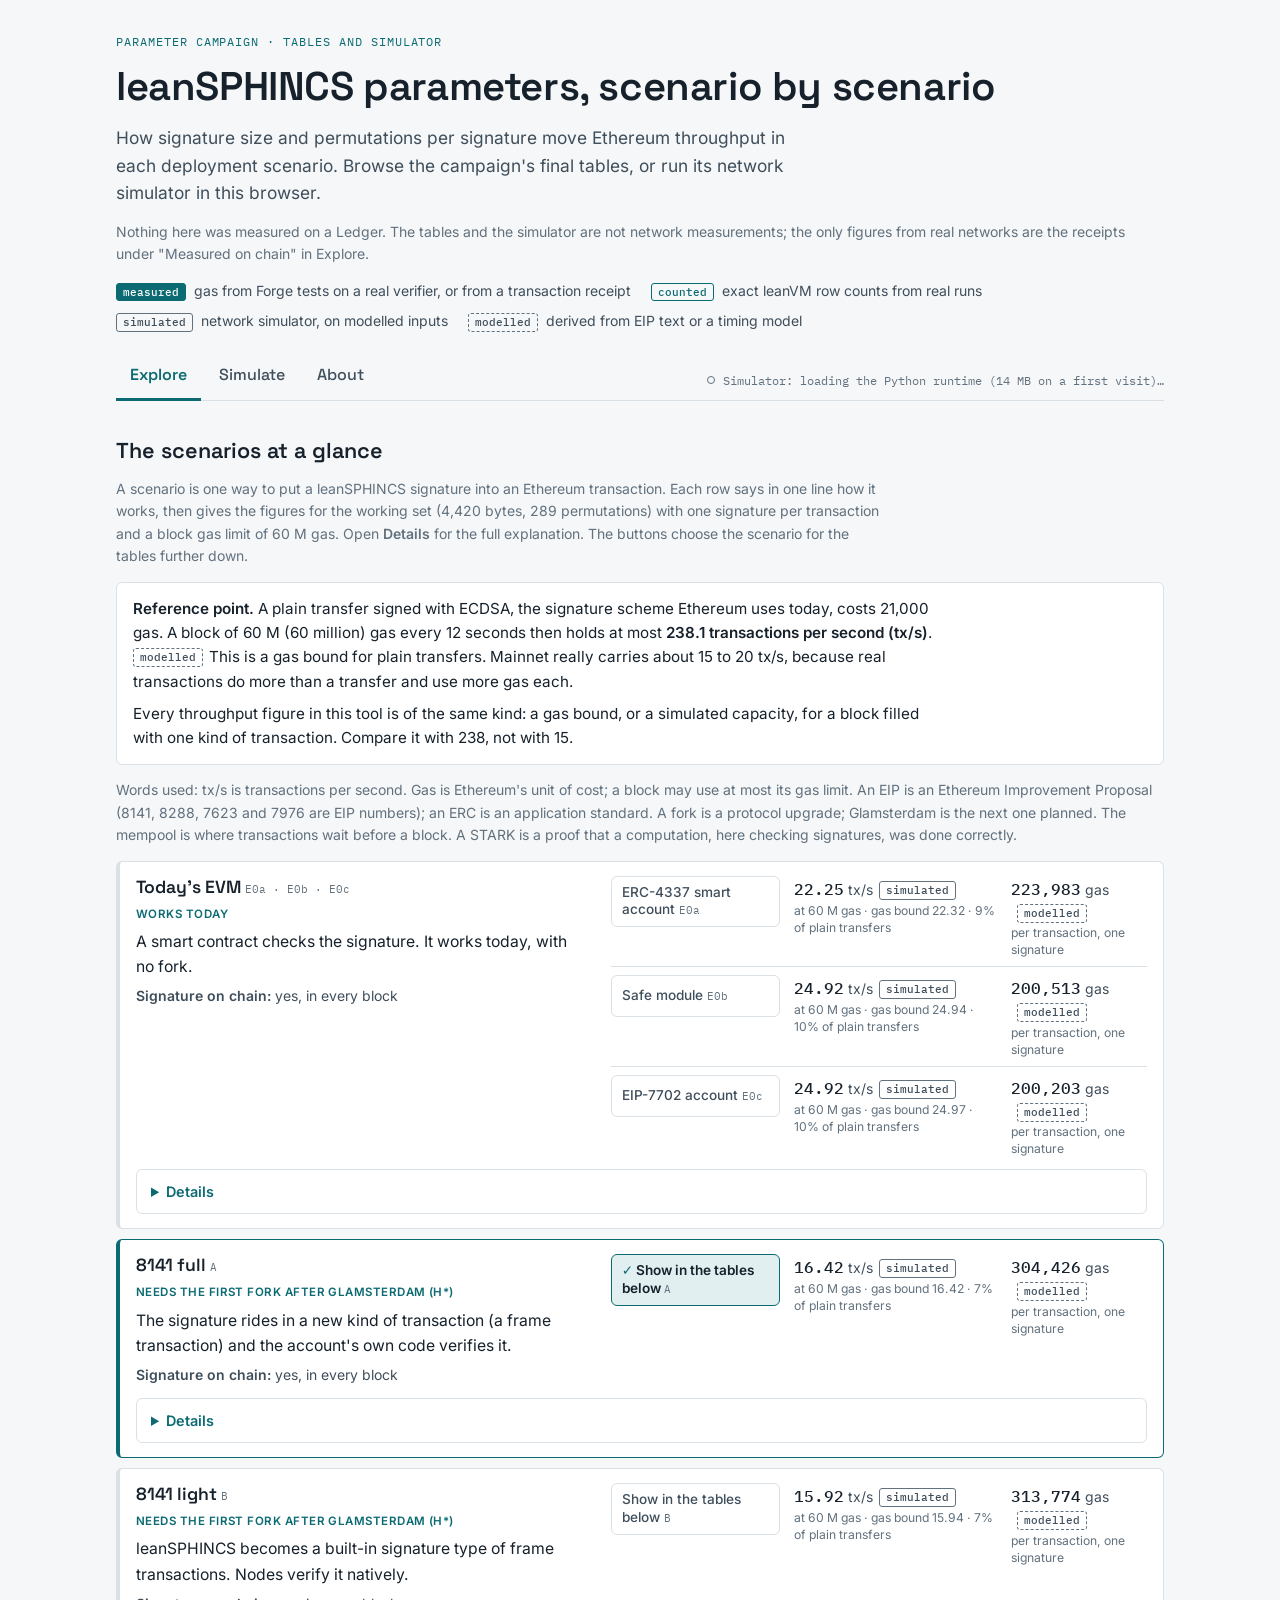
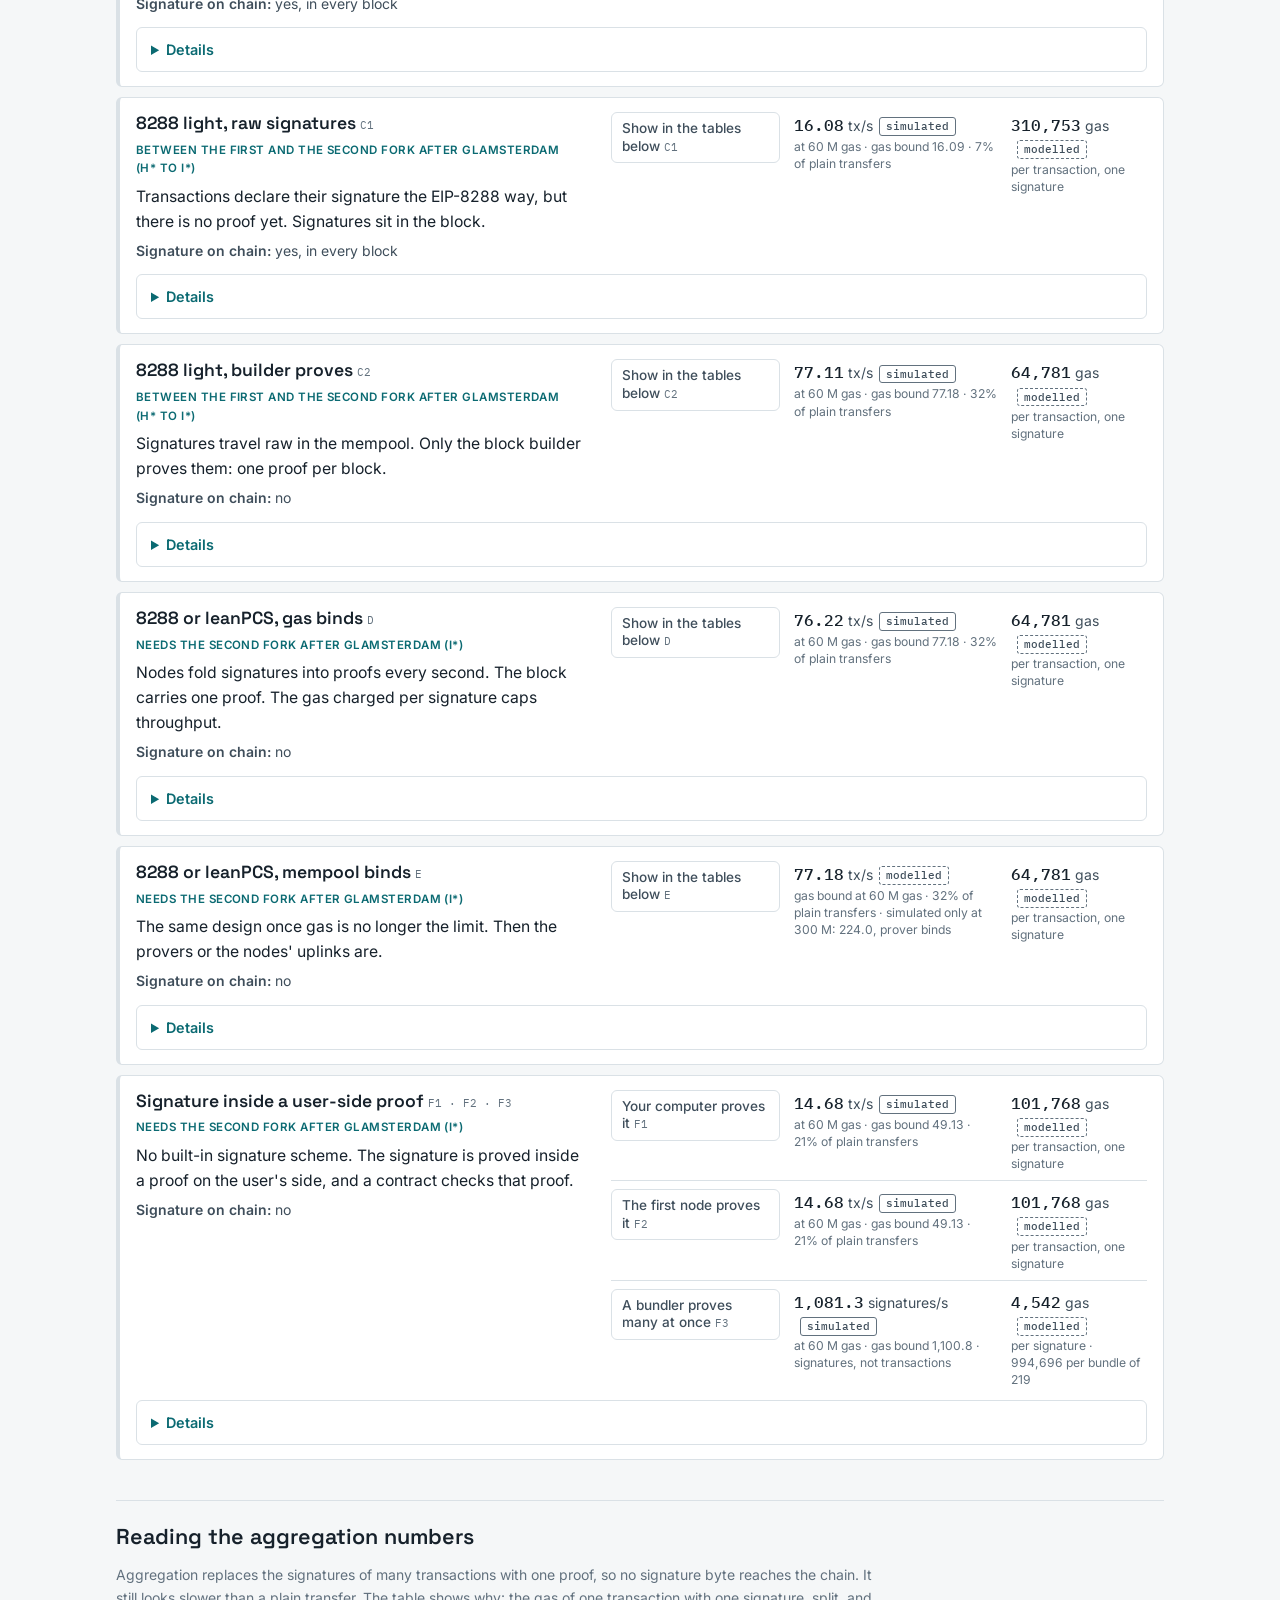
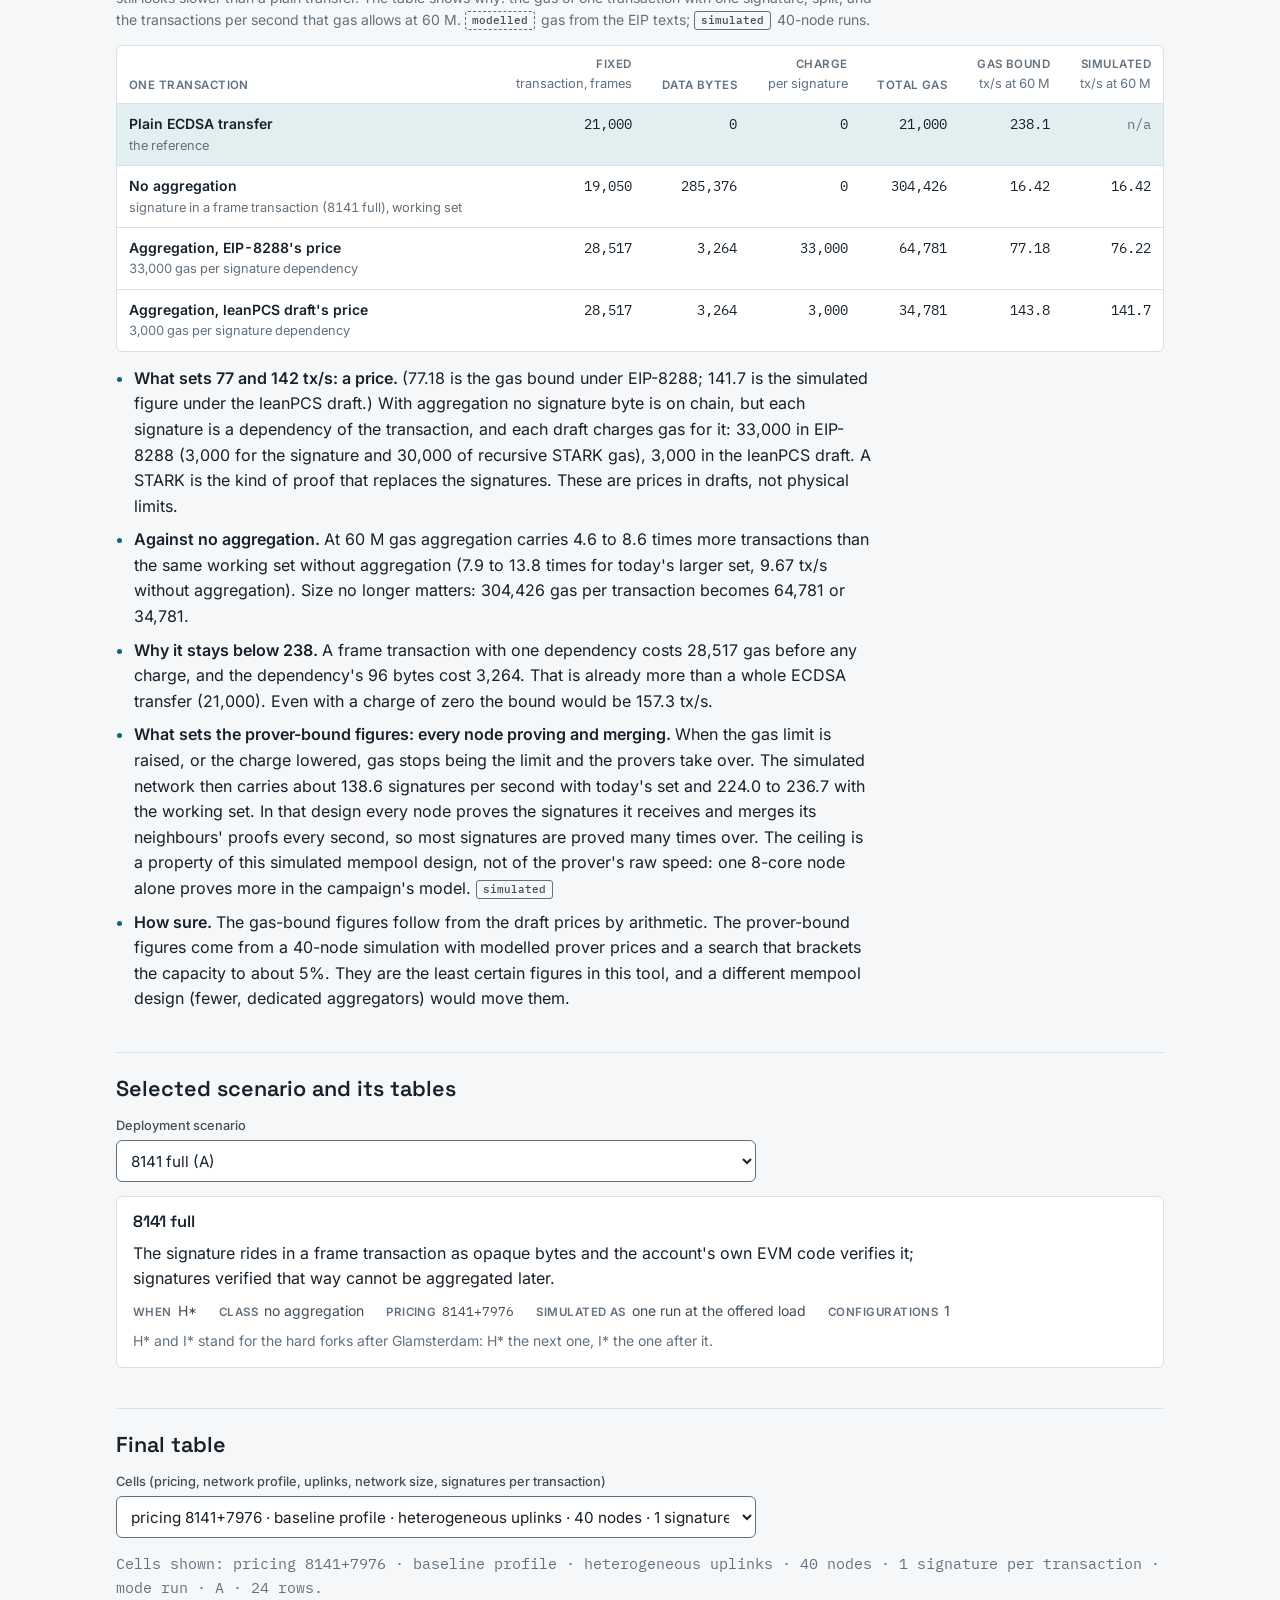
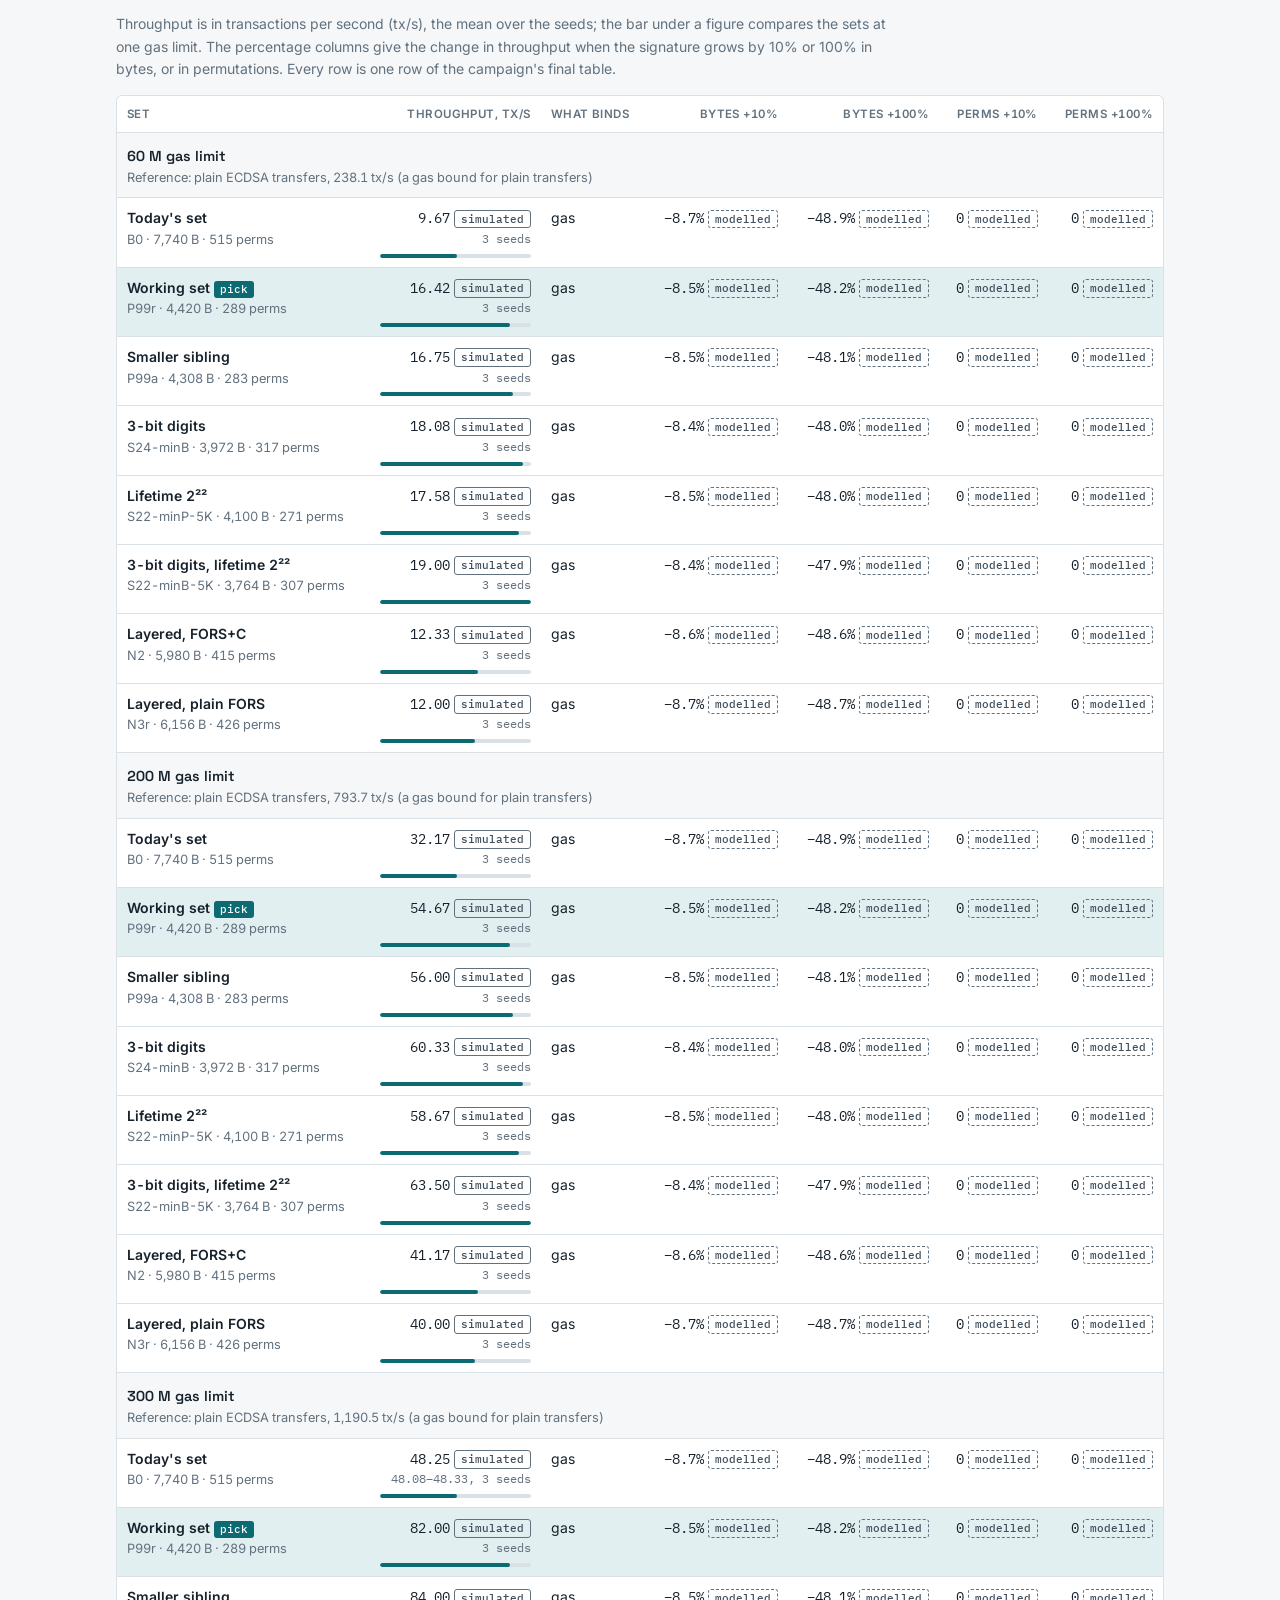
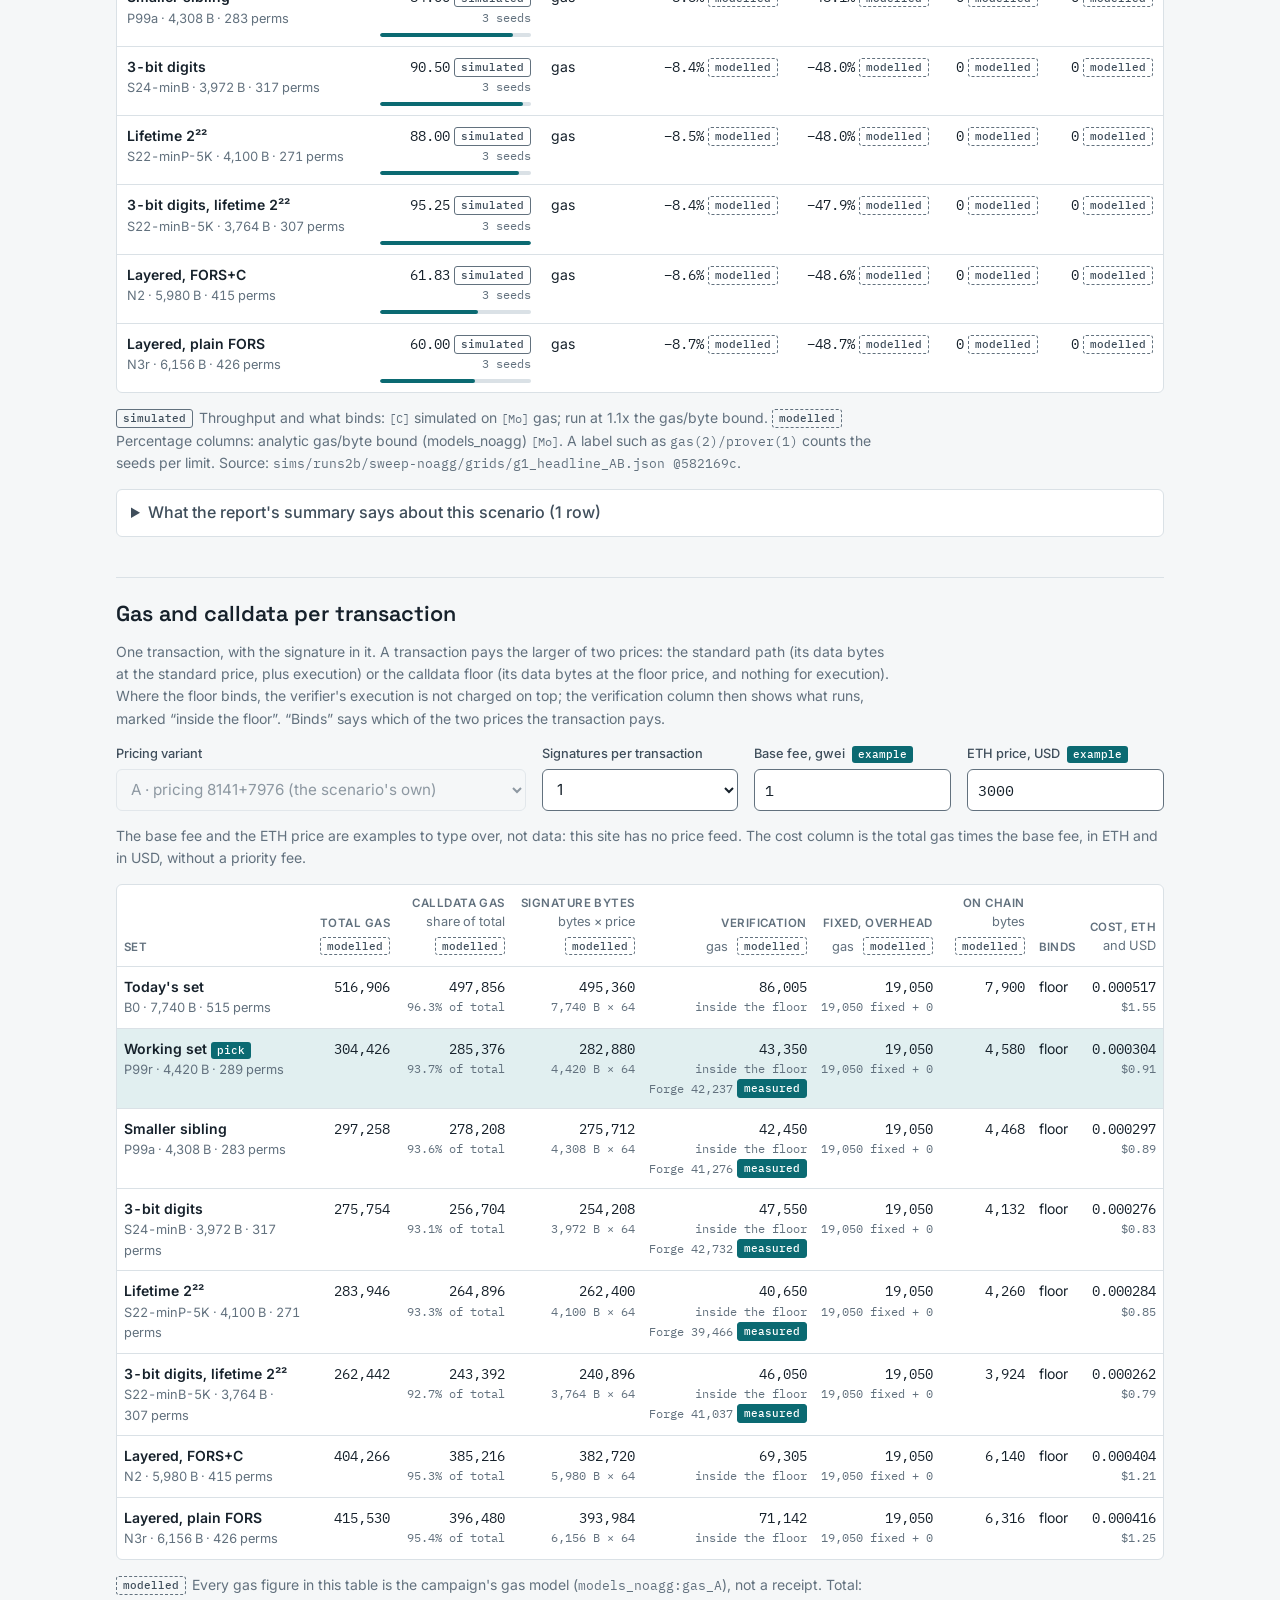
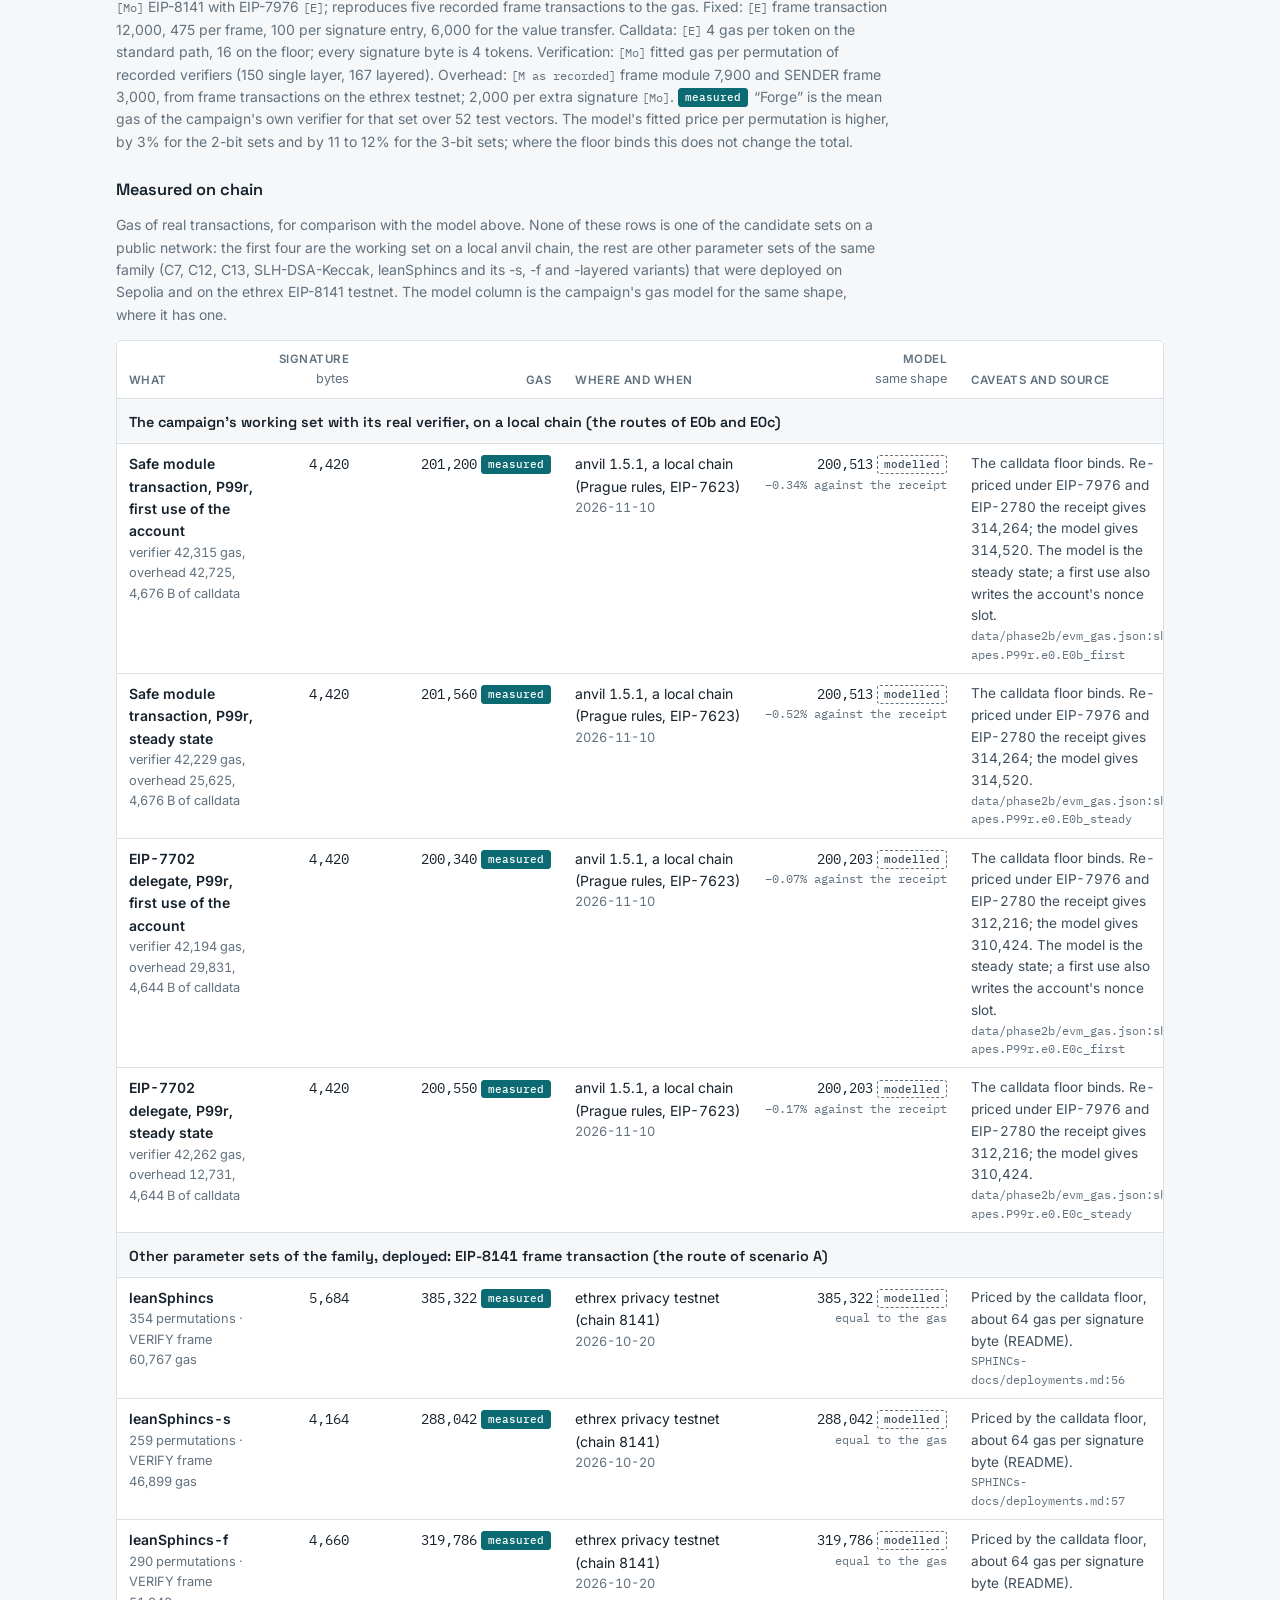
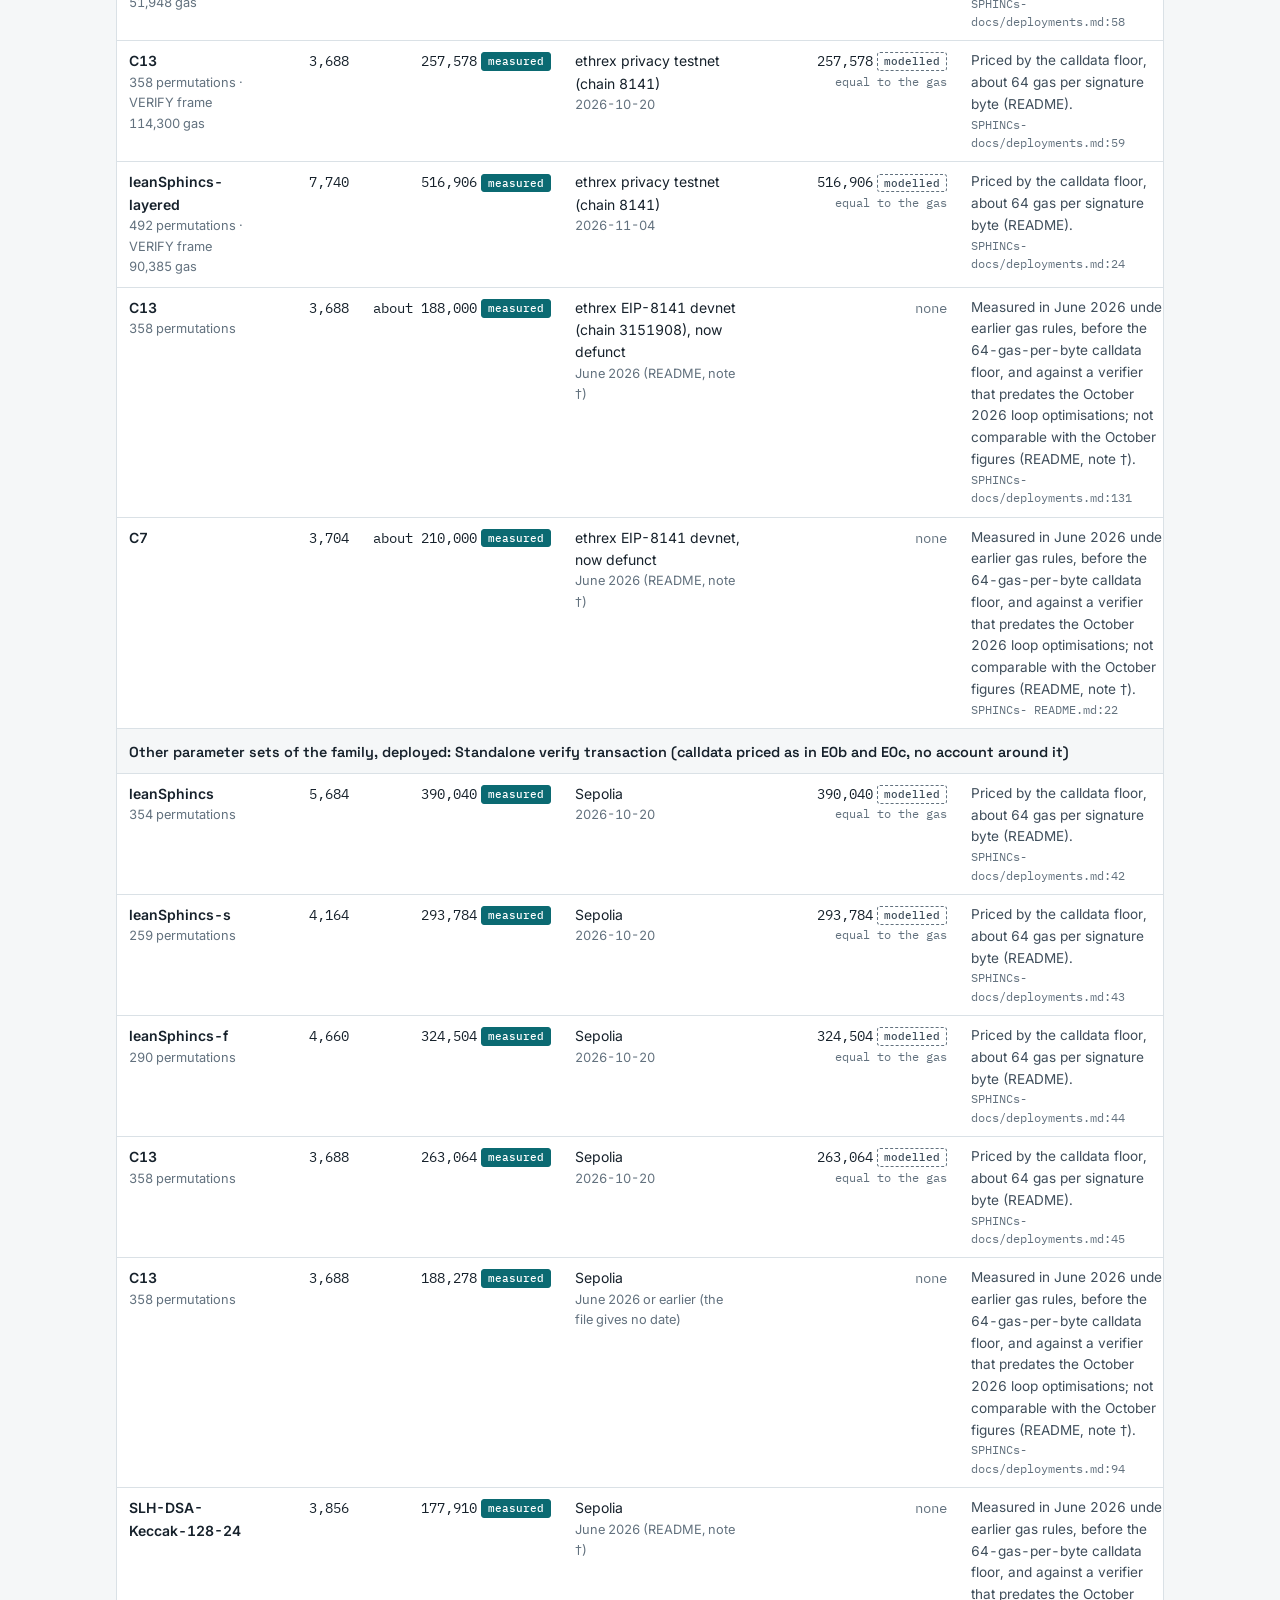
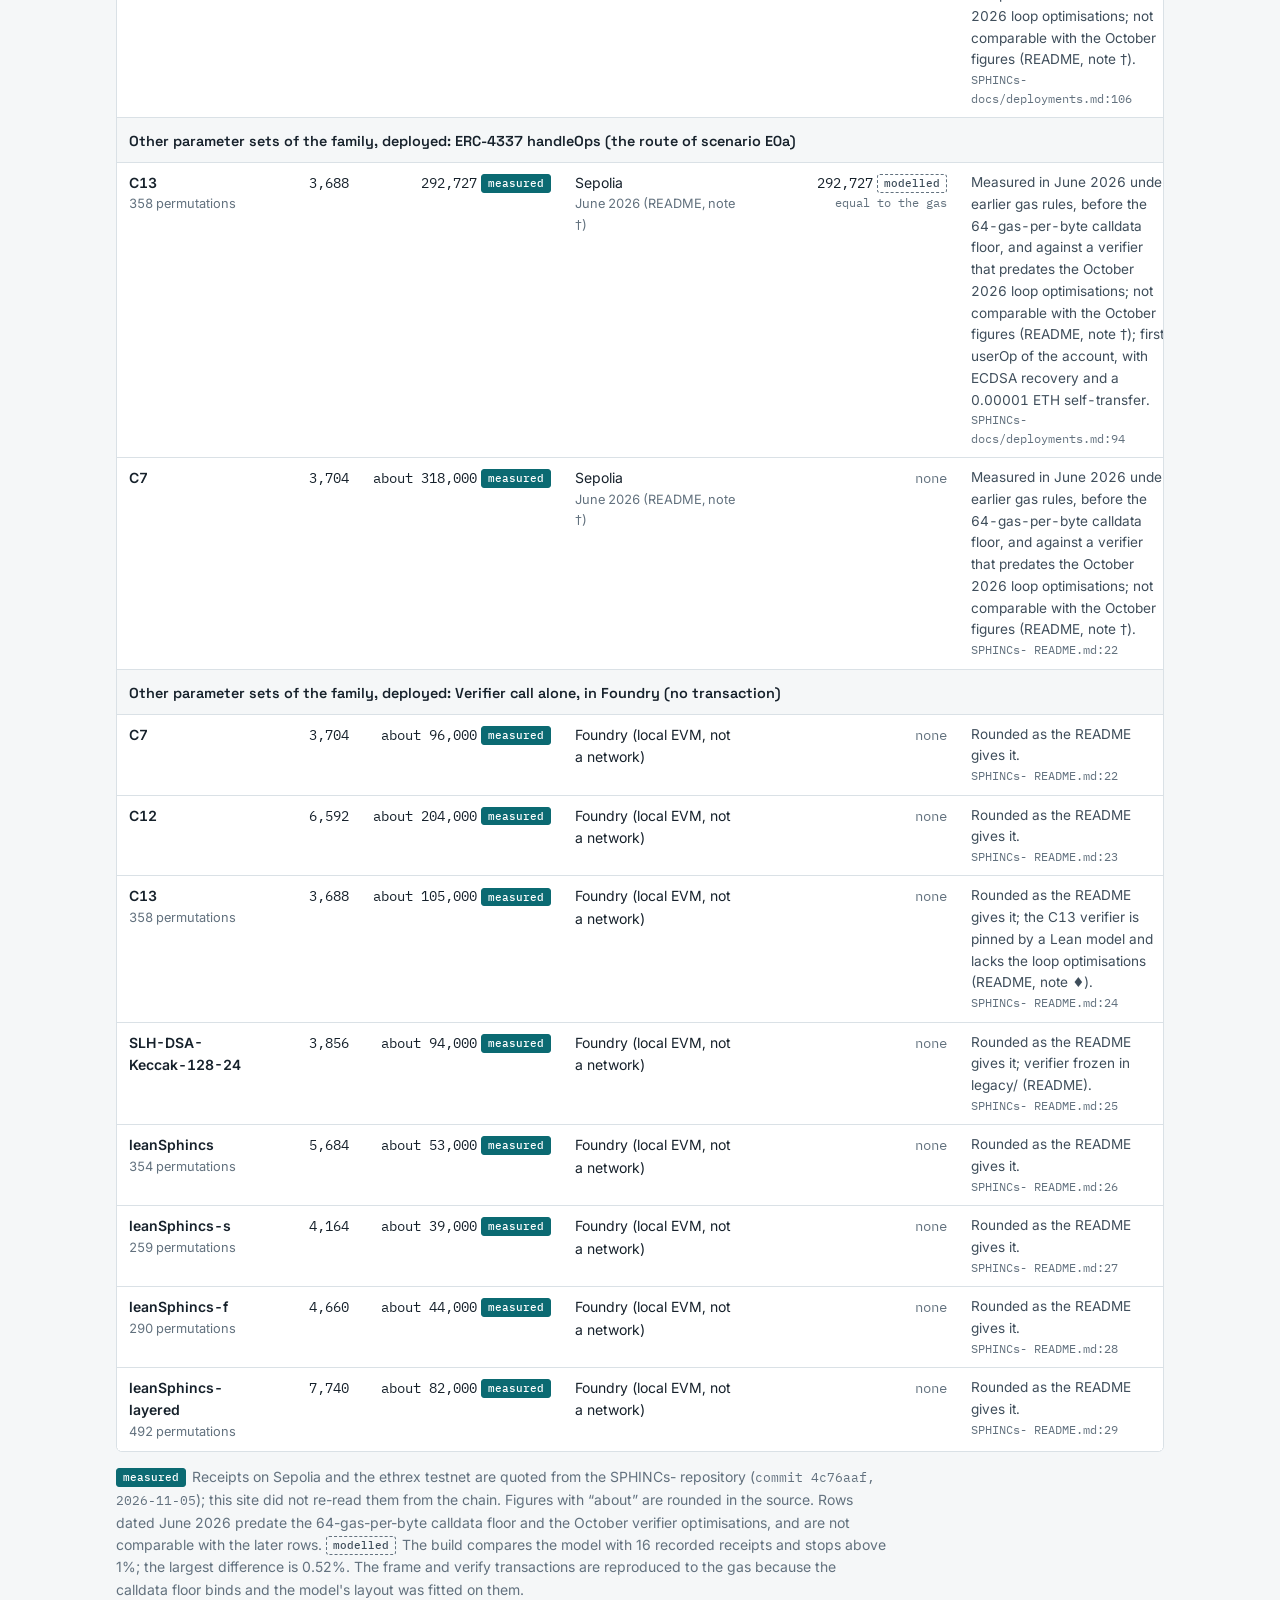
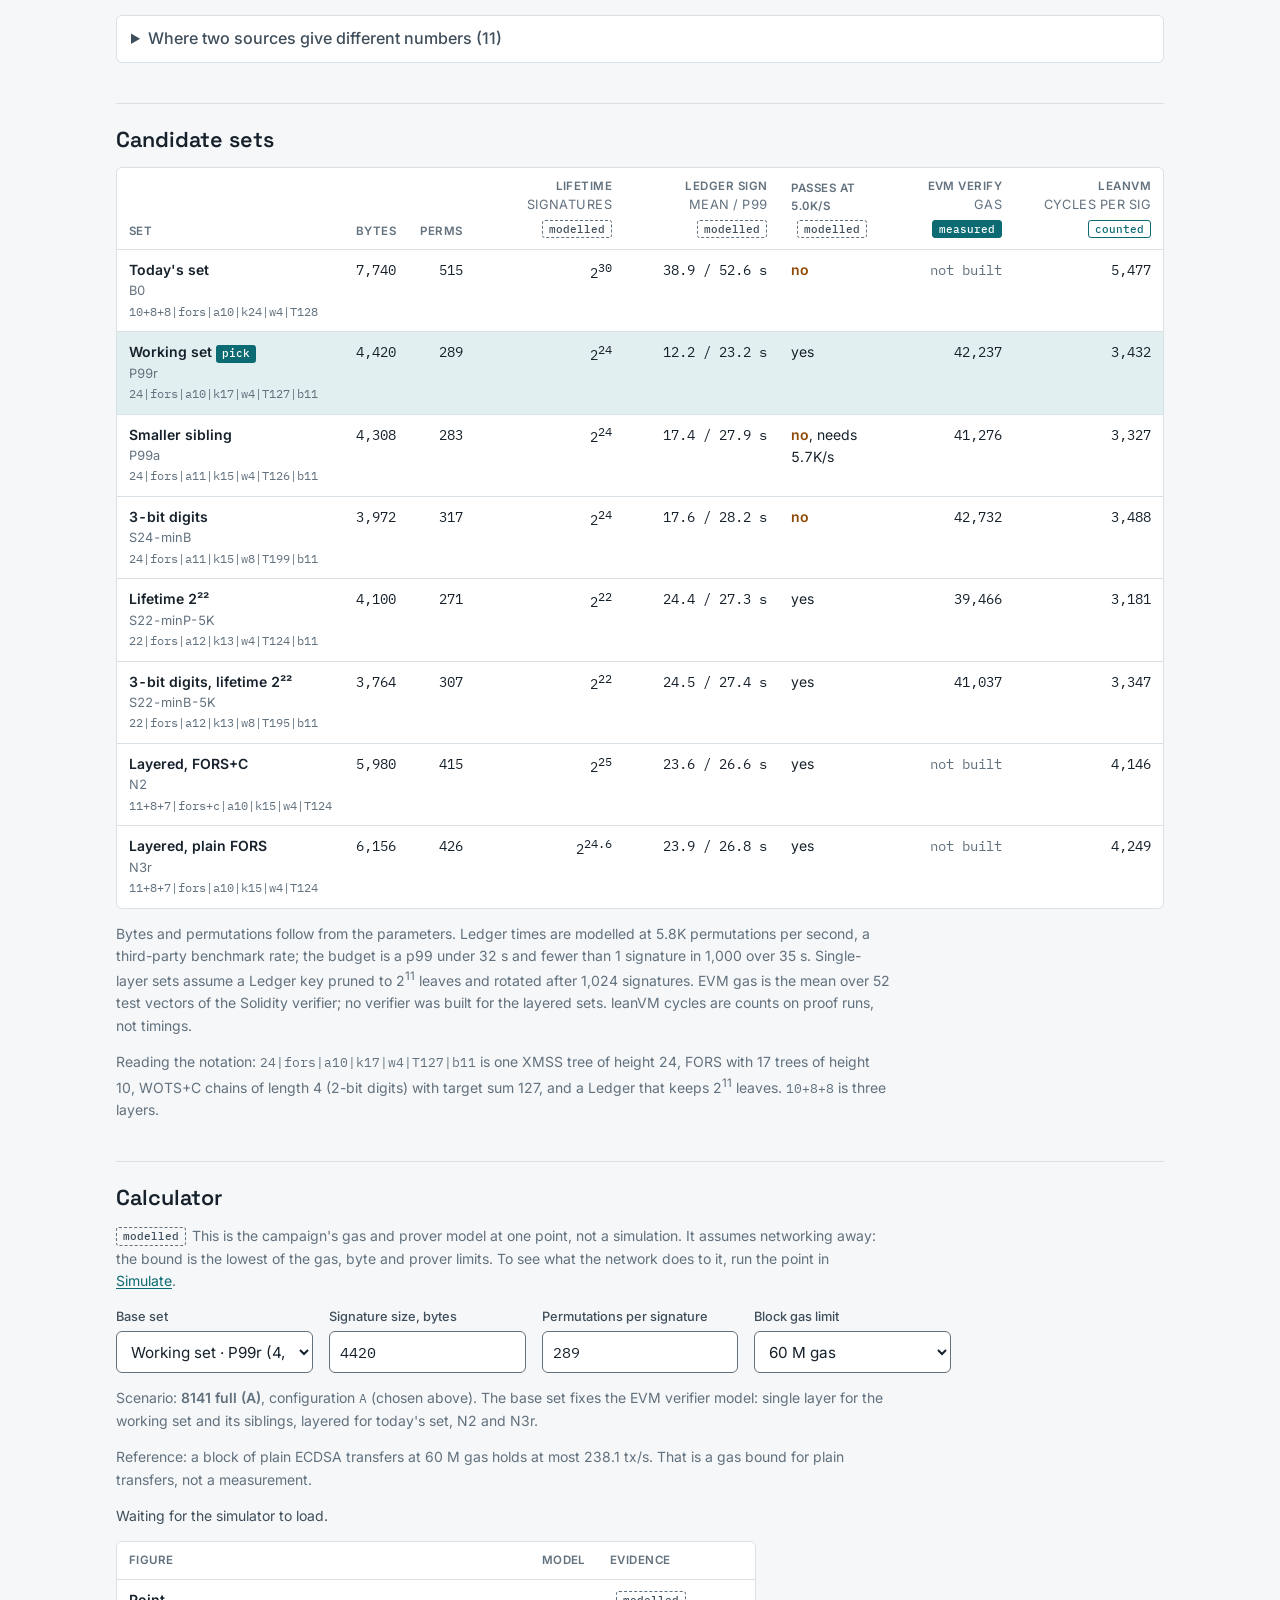
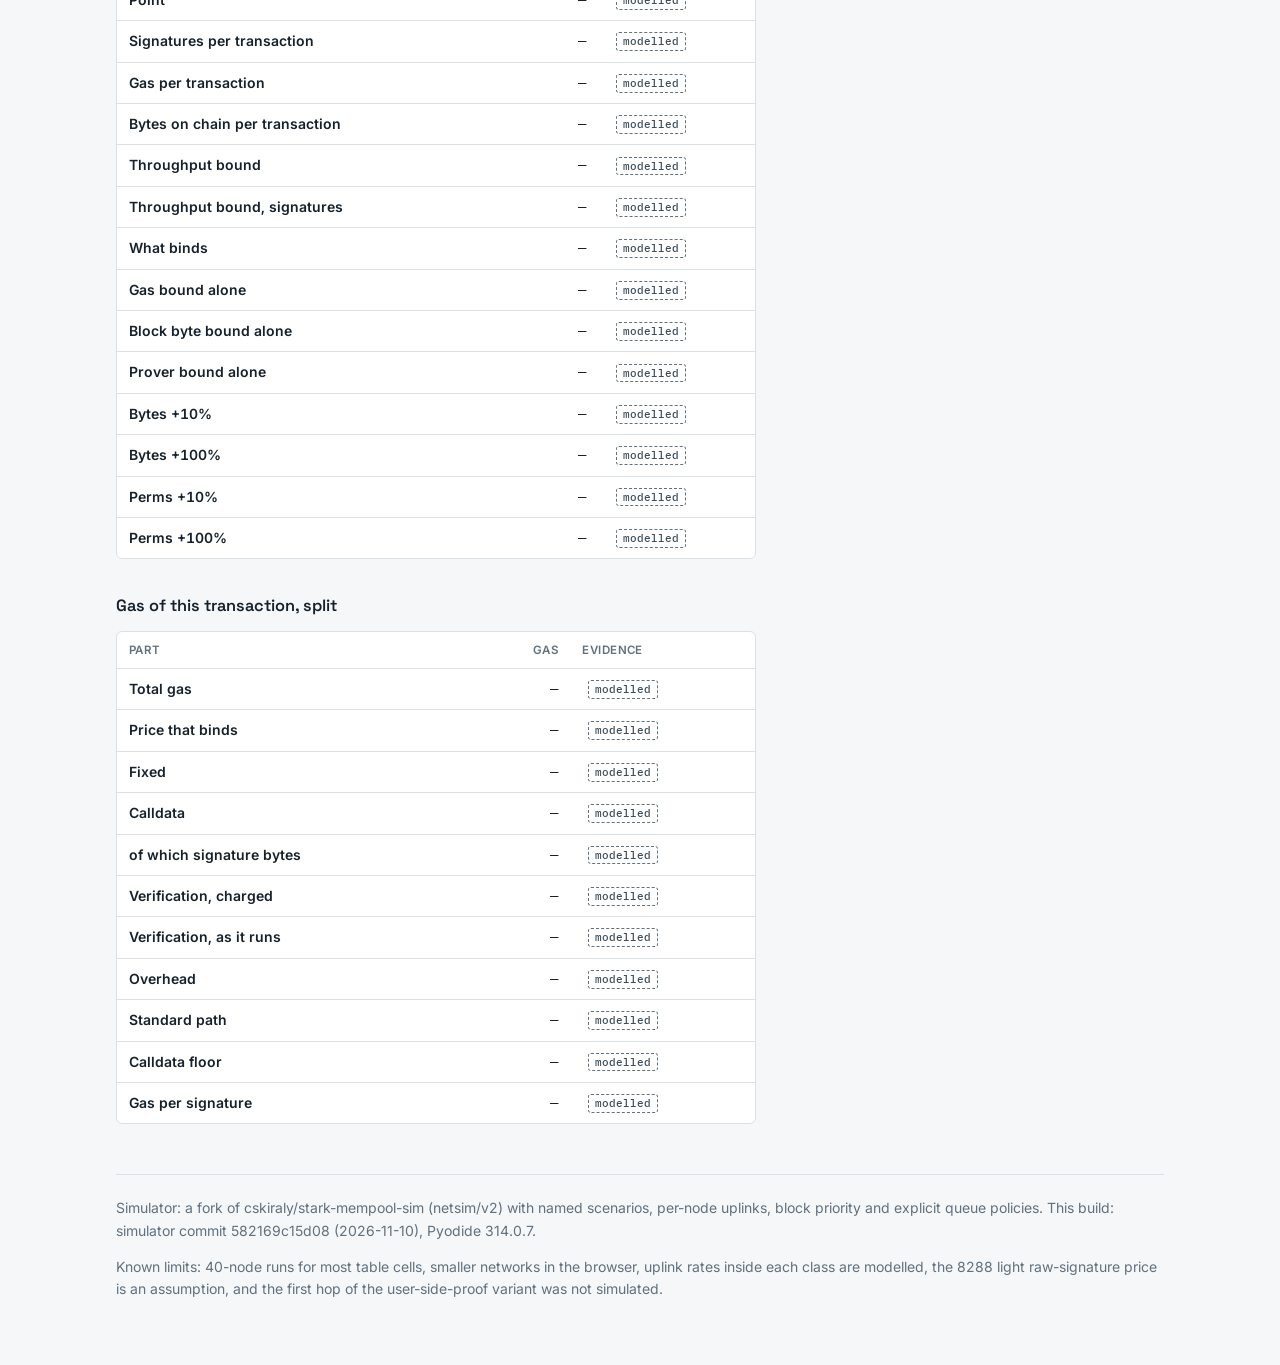
==== commit 3b0d211b: "Add gas and calldata costs, scenario explanations and the ECDSA reference Co-Authored-By: Claude Fab" ====
--- a/index.html
+++ b/index.html
@@ -17,9 +17,9 @@
   <p class="eyebrow">Parameter campaign · tables and simulator</p>
   <h1>leanSPHINCS parameters, scenario by scenario</h1>
   <p class="lede">How signature size and permutations per signature move Ethereum throughput in each deployment scenario. Browse the campaign's final tables, or run its network simulator in this browser.</p>
-  <p class="small">Nothing on this site was measured on a Ledger or on a real network.</p>
+  <p class="small">Nothing here was measured on a Ledger. The tables and the simulator are not network measurements; the only figures from real networks are the receipts under "Measured on chain" in Explore.</p>
   <ul class="legend" aria-label="Evidence levels">
-    <li><span class="ev m">measured</span> gas from Forge tests on a real verifier</li>
+    <li><span class="ev m">measured</span> gas from Forge tests on a real verifier, or from a transaction receipt</li>
     <li><span class="ev c">counted</span> exact leanVM row counts from real runs</li>
     <li><span class="ev">simulated</span> network simulator, on modelled inputs</li>
     <li><span class="ev o">modelled</span> derived from EIP text or a timing model</li>
@@ -40,8 +40,36 @@
 <!-- ================================================================== Explore -->
 <main id="view-explore" class="view" data-view="explore" hidden>
 
+  <section aria-labelledby="sc-overview-h" id="sc-overview">
+    <h2 id="sc-overview-h">The scenarios at a glance</h2>
+    <p class="note">A scenario is one way to put a leanSPHINCS signature into an Ethereum transaction. Each row says in one line how it works, then gives the figures for the working set (4,420 bytes, 289 permutations) with one signature per transaction and a block gas limit of 60 M gas. Open <strong>Details</strong> for the full explanation. The buttons choose the scenario for the tables further down.</p>
+    <div class="card" id="sc-reference"></div>
+    <p class="small">Words used: tx/s is transactions per second. Gas is Ethereum's unit of cost; a block may use at most its gas limit. An EIP is an Ethereum Improvement Proposal (8141, 8288, 7623 and 7976 are EIP numbers); an ERC is an application standard. A fork is a protocol upgrade; Glamsterdam is the next one planned. The mempool is where transactions wait before a block. A STARK is a proof that a computation, here checking signatures, was done correctly.</p>
+    <div id="sc-cards" class="sc-cards"></div>
+  </section>
+
+  <section aria-labelledby="agg-h" id="agg-section">
+    <h2 id="agg-h">Reading the aggregation numbers</h2>
+    <p class="note">Aggregation replaces the signatures of many transactions with one proof, so no signature byte reaches the chain. It still looks slower than a plain transfer. The table shows why: the gas of one transaction with one signature, split, and the transactions per second that gas allows at 60 M. <span class="ev o">modelled</span> gas from the EIP texts; <span class="ev">simulated</span> 40-node runs.</p>
+    <div class="scroll" tabindex="0" role="region" aria-label="Gas of one transaction with and without aggregation">
+      <table class="mid" id="agg-table">
+        <thead><tr>
+          <th scope="col">One transaction</th>
+          <th scope="col" class="n">Fixed<span class="sub">transaction, frames</span></th>
+          <th scope="col" class="n">Data bytes</th>
+          <th scope="col" class="n">Charge<span class="sub">per signature</span></th>
+          <th scope="col" class="n">Total gas</th>
+          <th scope="col" class="n">Gas bound<span class="sub">tx/s at 60 M</span></th>
+          <th scope="col" class="n">Simulated<span class="sub">tx/s at 60 M</span></th>
+        </tr></thead>
+        <tbody></tbody>
+      </table>
+    </div>
+    <ul class="plain" id="agg-points"></ul>
+  </section>
+
   <section aria-labelledby="ex-scenario-h">
-    <h2 id="ex-scenario-h">Scenario</h2>
+    <h2 id="ex-scenario-h">Selected scenario and its tables</h2>
     <div class="formgrid one">
       <div class="field wide">
         <label for="ex-scenario">Deployment scenario</label>
@@ -71,6 +99,45 @@
     </details>
   </section>
 
+  <section aria-labelledby="ex-gas-h" id="ex-gas-section">
+    <h2 id="ex-gas-h">Gas and calldata per transaction</h2>
+    <p class="note" id="ex-gas-lead"></p>
+    <form id="gas-form" class="formgrid" novalidate>
+      <div class="field wide">
+        <label for="gas-config">Pricing variant</label>
+        <select id="gas-config" name="configuration"></select>
+      </div>
+      <div class="field">
+        <label for="gas-k" id="gas-k-label">Signatures per transaction</label>
+        <select id="gas-k" name="k"></select>
+      </div>
+      <div class="field">
+        <label for="gas-basefee">Base fee, gwei <span class="tag">example</span></label>
+        <input id="gas-basefee" name="base_fee_gwei" type="number" inputmode="decimal" min="0" step="any" value="1">
+      </div>
+      <div class="field">
+        <label for="gas-ethusd">ETH price, USD <span class="tag">example</span></label>
+        <input id="gas-ethusd" name="eth_usd" type="number" inputmode="decimal" min="0" step="any" value="3000">
+      </div>
+    </form>
+    <p class="small" id="gas-example-note">The base fee and the ETH price are examples to type over, not data: this site has no price feed. The cost column is the total gas times the base fee, in ETH and in USD, without a priority fee.</p>
+    <div class="scroll" tabindex="0" role="region" aria-label="Gas per transaction, per candidate set">
+      <table class="wide" id="ex-gas"></table>
+    </div>
+    <p class="note" id="ex-gas-note"></p>
+
+    <h3 id="ex-measured-h">Measured on chain</h3>
+    <p class="note" id="ex-measured-lead"></p>
+    <div class="scroll" tabindex="0" role="region" aria-label="Gas measured in real transactions">
+      <table class="wide" id="ex-measured"></table>
+    </div>
+    <p class="note" id="ex-measured-note"></p>
+    <details id="ex-disagree">
+      <summary>Where two sources give different numbers</summary>
+      <div id="ex-disagree-body" class="stack"></div>
+    </details>
+  </section>
+
   <section aria-labelledby="ex-cand-h">
     <h2 id="ex-cand-h">Candidate sets</h2>
     <div class="scroll" tabindex="0" role="region" aria-label="Candidate parameter sets">
@@ -102,6 +169,7 @@
       </div>
     </form>
     <p class="note" id="calc-context"></p>
+    <p class="note" id="calc-baseline"></p>
     <p class="status" id="calc-status" role="status" aria-live="polite">Waiting for the simulator to load.</p>
     <div class="scroll narrow" tabindex="0" role="region" aria-label="Model result">
       <table id="calc-table">
@@ -110,6 +178,15 @@
       </table>
     </div>
     <p class="note" id="calc-note"></p>
+    <h3 id="calc-gas-h">Gas of this transaction, split</h3>
+    <div class="scroll narrow" tabindex="0" role="region" aria-label="Gas of the transaction, split">
+      <table id="calc-gas-table">
+        <thead><tr><th scope="col">Part</th><th scope="col" class="n">Gas</th><th scope="col">Evidence</th></tr></thead>
+        <tbody></tbody>
+      </table>
+    </div>
+    <p class="note" id="calc-gas-note"></p>
+
   </section>
 </main>
 
@@ -130,6 +207,11 @@
           <select id="sim-config" name="configuration"></select>
         </div>
       </div>
+      <p id="sim-scenario-simple" class="sc-simple"></p>
+      <details id="sim-scenario-details">
+        <summary>Details of this scenario</summary>
+        <div id="sim-scenario-details-body"></div>
+      </details>
       <p class="note" id="sim-scenario-note"></p>
 
       <div id="sim-explore-only" class="card warn" hidden></div>
@@ -209,8 +291,9 @@
         <tbody></tbody>
       </table>
     </div>
+    <p class="note" id="sim-baseline"></p>
     <p class="note" id="sim-result-lead">Run a configuration to fill this table. The right-hand column will show the campaign's table cell for the same settings, where one exists.</p>
-    <p class="note" id="sim-result-note"><span class="ev">simulated</span> Every figure of a run is a count from a simulation on <span class="ev o">modelled</span> gas, prover prices and uplinks. Nothing was measured on a network or on a device.</p>
+    <p class="note" id="sim-result-note"><span class="ev">simulated</span> Every figure of a run is a count from a simulation on <span class="ev o">modelled</span> gas, prover prices and uplinks. Nothing was measured on a network or on a device. The two gas rows are the gas model's figures for one transaction of the run, not simulated.</p>
     <h3>Command line</h3>
     <p class="note">Run from <code>sims/stark-mempool-sim-v2</code> in the campaign checkout, this prints the same row. Leave out <code>--nodes</code> for the campaign's 40-node figure.</p>
     <pre class="cmd" id="sim-command" tabindex="0" aria-label="Command line that reproduces the run">No run yet.</pre>
@@ -258,7 +341,7 @@
       <table class="mid">
         <thead><tr><th scope="col">Level</th><th scope="col">What it covers</th><th scope="col">How it was obtained</th></tr></thead>
         <tbody>
-          <tr><th scope="row"><span class="ev m">measured</span></th><td>EVM verification gas of the five single-layer sets.</td><td>Foundry tests on a real Solidity verifier, 52 test vectors per set. The worst-case figure is a model fitted on those measurements.</td></tr>
+          <tr><th scope="row"><span class="ev m">measured</span></th><td>EVM verification gas of the five single-layer sets. The receipts under "Measured on chain" in Explore.</td><td>Foundry tests on a real Solidity verifier, 52 test vectors per set. The worst-case figure is a model fitted on those measurements. The receipts are Safe-module and EIP-7702 transactions on a local anvil chain with that verifier, and transactions of other parameter sets of the family on Sepolia and on the ethrex EIP-8141 testnet, as the SPHINCs- repository records them.</td></tr>
           <tr><th scope="row"><span class="ev c">counted</span></th><td>leanVM cycles and Keccak rows per signature.</td><td>Exact row counts from leanVM proof runs. They are counts, not timings.</td></tr>
           <tr><th scope="row"><span class="ev">simulated</span></th><td>Throughput, what binds, block size, block reach times, bandwidth and duplicates in the tables and in browser runs.</td><td>Counts from the network simulator: 40 nodes and three seeds for most table cells. Its inputs (gas, prover prices, uplinks) are modelled.</td></tr>
           <tr><th scope="row"><span class="ev o">modelled</span></th><td>Gas per transaction, prover prices, uplink rates, Ledger signing and key generation times, lifetimes, the calculator, and the percentage columns of the tables without aggregation.</td><td>Derived from EIP texts (several are drafts), from a prover model on the counted rows, and from a timing model at 5,800 permutations per second, a third-party benchmark rate.</td></tr>
@@ -267,7 +350,8 @@
     </div>
     <ul class="plain">
       <li><strong>Nothing was measured on a Ledger.</strong> Signing times are permutation counts divided by a benchmark rate. A run of the real signer on a Nano S+ is the first thing still to measure.</li>
-      <li><strong>Nothing was measured on a real network.</strong> No client, devnet or testnet was involved. No EIP-8141 transaction has been run with these verifiers.</li>
+      <li><strong>Nothing in the tables or the simulator was measured on a real network.</strong> No client, devnet or testnet was involved in the campaign, and no EIP-8141 transaction has been run with the campaign's verifiers. The receipts under "Measured on chain" are the exception: they are real transactions, but of other parameter sets of the same family, deployed earlier and recorded in the SPHINCs- repository.</li>
+      <li>Gas per transaction in Explore, in the calculator and in Simulate is the gas model's figure, split into fixed cost, calldata, verification and overhead. The build stops if the model and a recorded receipt differ by more than 1%.</li>
       <li>Where gas binds, the simulation returns whole transactions per block from the same gas figures as the model. Agreement there is not independent evidence. The simulator adds information where the network or the provers bind.</li>
       <li>Gas figures follow EIP-7623, EIP-7976, EIP-8141, EIP-8288 and the leanPCS draft as read on 10 November 2026. Several are drafts and may change. The price of "8288 light, raw signatures" is the campaign's own assumption.</li>
       <li>Rows with more than one signature per transaction: EIP-8141's public mempool accepts one VERIFY frame for the sender and caps the declared validation gas at 100,000. Two signatures fit only if signature bytes do not count toward that limit, as a draft pull request proposes. A Safe-style multisig can check its owners' signatures in the execution frame instead. Neither design was run on a client.</li>
--- a/app.css
+++ b/app.css
@@ -320,3 +320,80 @@
   .scroll { overflow: visible; }
   .bar, .actions, .progress { display: none; }
 }
+
+/* gas and calldata per transaction */
+#ex-gas td .ev, #ex-measured td .ev { margin-left: 4px; }
+#ex-gas td .sub .ev { margin-left: 4px; }
+#ex-gas-section h3 { margin-top: 12px; }
+#ex-measured td.notes { min-width: 260px; max-width: 420px; font-size: 0.85rem; color: var(--ink-2); }
+#ex-measured td .sub.mono { font-family: var(--font-data); font-size: 0.72rem; overflow-wrap: anywhere; }
+#ex-measured th[scope="row"] { min-width: 150px; }
+#gas-form label .tag { margin-left: 4px; }
+#calc-gas-h { margin-top: 8px; }
+#ex-gas th, #ex-gas td { padding-inline: 9px; }
+#ex-gas thead th .sub { text-transform: none; letter-spacing: 0; }
+#ex-measured td:nth-child(4) { min-width: 190px; }
+#ex-measured thead th .sub { text-transform: none; letter-spacing: 0; }
+#ex-gas tbody th { max-width: 172px; }
+#ex-gas th, #ex-gas td { padding-inline: 7px; }
+#ex-measured td.notes { min-width: 220px; }
+
+/* the scenario overview: one row per scenario, details open in place */
+.sc-cards { display: flex; flex-direction: column; gap: 10px; min-width: 0; }
+.sc-card {
+  background: var(--surface); border: 1px solid var(--rule); border-left: 4px solid var(--rule); border-radius: 6px;
+  padding: 14px 16px; min-width: 0;
+  display: grid; grid-template-columns: minmax(0, 5fr) minmax(0, 6fr); gap: 12px 28px; align-items: start;
+}
+.sc-card[data-selected] { border-color: var(--accent); }
+.sc-head { display: flex; flex-direction: column; gap: 6px; min-width: 0; }
+.sc-head h3 { font-size: 1.1rem; }
+.sc-id { font-family: var(--font-data); font-size: 0.7rem; font-weight: 400; color: var(--muted); white-space: nowrap; }
+.sc-when { font-size: 0.72rem; font-weight: 600; letter-spacing: 0.04em; text-transform: uppercase; color: var(--accent); }
+.sc-simple { font-size: 0.98rem; color: var(--ink); max-width: 62ch; }
+.sc-chain { font-size: 0.875rem; color: var(--ink-2); }
+.sc-chain b { font-weight: 600; }
+.sc-routes { display: flex; flex-direction: column; gap: 8px; min-width: 0; }
+.sc-route {
+  display: grid; grid-template-columns: minmax(0, 1.25fr) minmax(0, 1.5fr) minmax(0, 1fr); gap: 4px 14px; align-items: start;
+  padding-bottom: 8px; border-bottom: 1px solid var(--rule); min-width: 0;
+}
+.sc-route:last-child { border-bottom: 0; padding-bottom: 0; }
+button.sc-pick {
+  text-align: left; font-size: 0.85rem; line-height: 1.3; padding: 7px 10px; min-height: 42px; width: 100%;
+  border-color: var(--rule); color: var(--ink-2); white-space: normal;
+}
+button.sc-pick:hover { border-color: var(--accent); }
+button.sc-pick[aria-pressed="true"] { background: var(--accent-soft); border-color: var(--accent); color: var(--ink); font-weight: 600; }
+button.sc-pick[aria-pressed="true"]::before { content: "\2713\00a0"; color: var(--accent); }
+.sc-fig { font-size: 0.875rem; color: var(--ink-2); min-width: 0; }
+.sc-fig .sc-num { font-family: var(--font-data); font-size: 1.02rem; font-weight: 500; color: var(--ink); }
+.sc-fig .ev { margin-left: 6px; }
+.sc-fig .sub { display: block; font-size: 0.76rem; color: var(--muted); line-height: 1.4; }
+.sc-details { grid-column: 1 / -1; }
+.sc-details > summary { font-size: 0.9rem; color: var(--accent); font-weight: 600; }
+.sc-details[open] > summary, #sim-scenario-details[open] > summary { background: var(--accent-soft); }
+.sc-sr { position: absolute; width: 1px; height: 1px; overflow: hidden; clip-path: inset(50%); white-space: nowrap; }
+.sc-detail-body h4 { margin-top: 2px; }
+dl.kv.sc-detail dd { color: var(--ink); max-width: 76ch; }
+ol.sc-flow { margin: 0; padding-left: 1.4em; display: flex; flex-direction: column; gap: 6px; font-size: 0.875rem; max-width: 76ch; }
+ol.sc-flow li::marker { color: var(--accent); font-family: var(--font-data); font-weight: 500; }
+#sc-reference p { font-size: 0.95rem; }
+#sc-reference .ev { margin-right: 2px; }
+tr.group th .sub.baseline { font-family: var(--font-body); font-weight: 400; font-size: 0.8rem; }
+#agg-table thead th .sub { text-transform: none; letter-spacing: 0; }
+#agg-table tbody tr[data-row="ecdsa"] th, #agg-table tbody tr[data-row="ecdsa"] td { background: var(--accent-soft); }
+#sim-scenario-simple { font-size: 0.95rem; }
+#sim-baseline { min-height: 3.2em; }
+@media (max-width: 760px) {
+  .sc-card { grid-template-columns: minmax(0, 1fr); }
+}
+@media (max-width: 520px) {
+  .sc-card { padding: 12px; }
+  .sc-route { grid-template-columns: minmax(0, 1fr) minmax(0, 1fr); }
+  .sc-route button.sc-pick { grid-column: 1 / -1; }
+  #sim-baseline { min-height: 7.2em; }
+}
+/* the cells' own key is one long token: let it wrap (it widened the page at 400 px for the user-side-proof scenarios) */
+#ex-group-full { overflow-wrap: anywhere; }
+tr.group th .sub.baseline { max-width: min(86ch, calc(100vw - 64px)); }
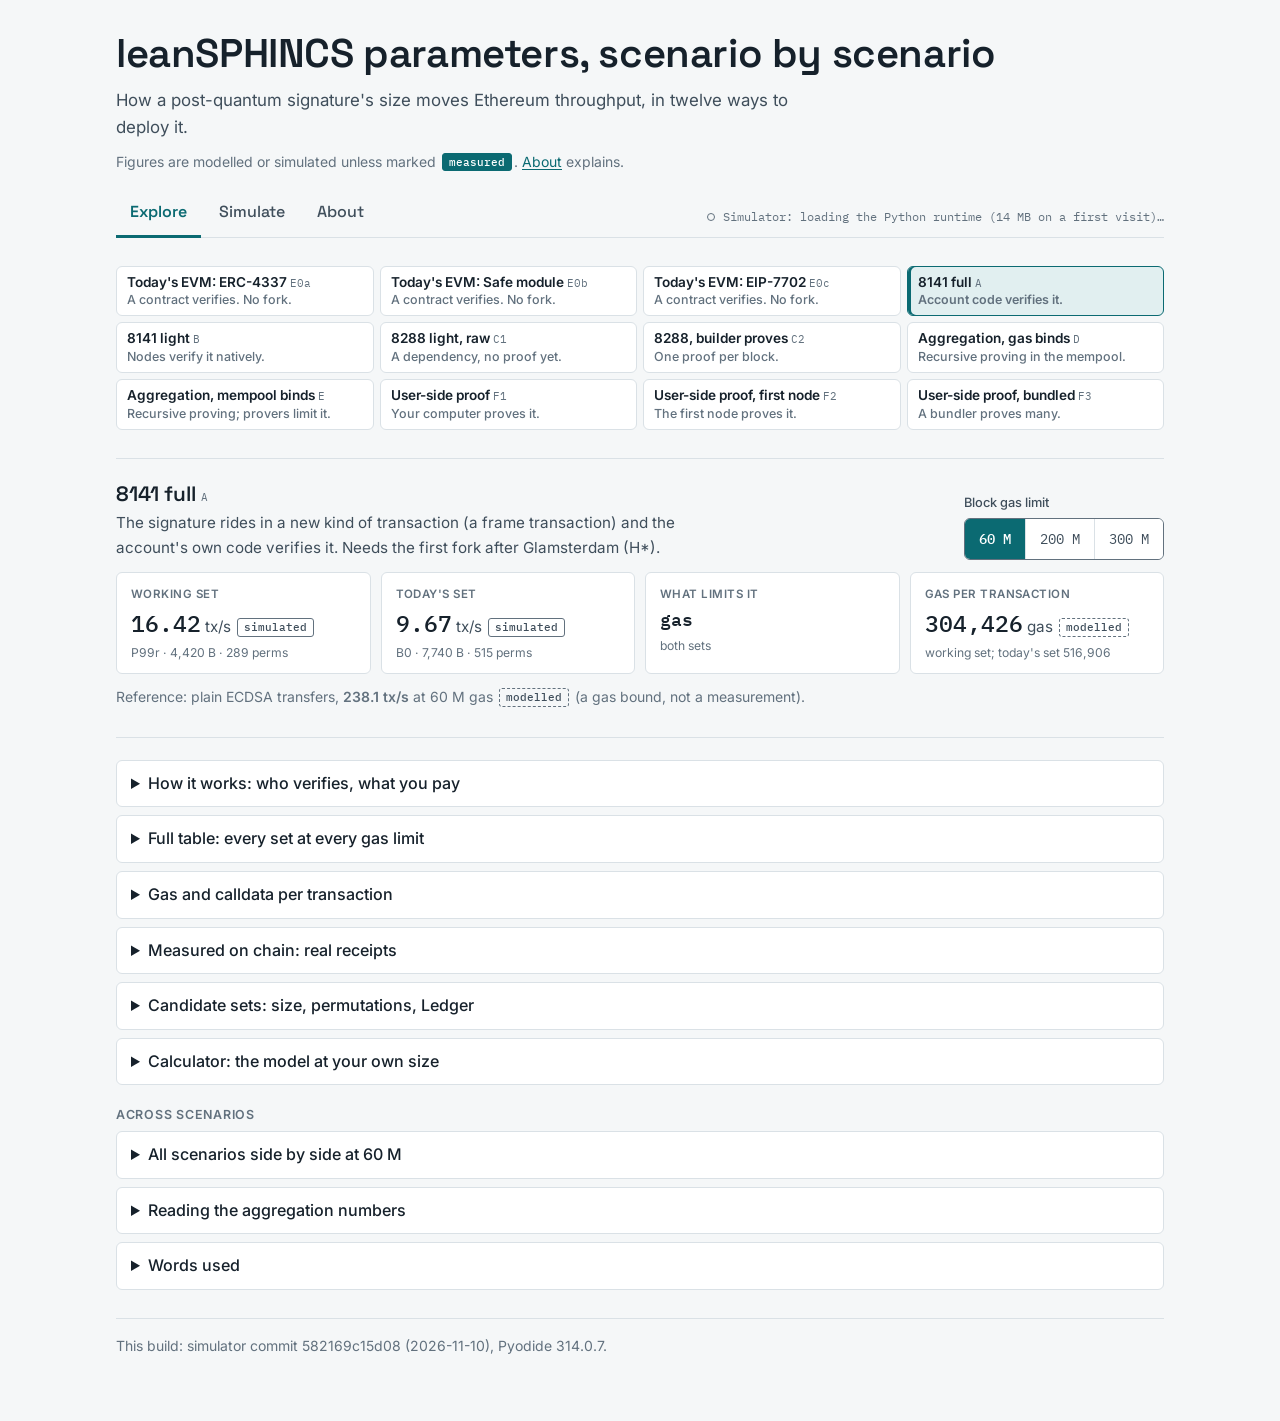
==== commit 188cf0af: "Lighter default view; name recursive proving in the 8288 scenarios Co-Authored-By: Claude Opus 5.5 <" ====
--- a/index.html
+++ b/index.html
@@ -14,16 +14,9 @@
 <div class="page">
 
 <header class="top">
-  <p class="eyebrow">Parameter campaign · tables and simulator</p>
   <h1>leanSPHINCS parameters, scenario by scenario</h1>
-  <p class="lede">How signature size and permutations per signature move Ethereum throughput in each deployment scenario. Browse the campaign's final tables, or run its network simulator in this browser.</p>
-  <p class="small">Nothing here was measured on a Ledger. The tables and the simulator are not network measurements; the only figures from real networks are the receipts under "Measured on chain" in Explore.</p>
-  <ul class="legend" aria-label="Evidence levels">
-    <li><span class="ev m">measured</span> gas from Forge tests on a real verifier, or from a transaction receipt</li>
-    <li><span class="ev c">counted</span> exact leanVM row counts from real runs</li>
-    <li><span class="ev">simulated</span> network simulator, on modelled inputs</li>
-    <li><span class="ev o">modelled</span> derived from EIP text or a timing model</li>
-  </ul>
+  <p class="lede">How a post-quantum signature's size moves Ethereum throughput, in twelve ways to deploy it.</p>
+  <p class="small" id="ev-line">Figures are modelled or simulated unless marked <span class="ev m">measured</span>. <a href="#about">About</a> explains.</p>
   <div class="bar">
     <nav class="tabs" aria-label="Views">
       <a href="#explore" data-view="explore">Explore</a>
@@ -40,153 +33,205 @@
 <!-- ================================================================== Explore -->
 <main id="view-explore" class="view" data-view="explore" hidden>
 
-  <section aria-labelledby="sc-overview-h" id="sc-overview">
-    <h2 id="sc-overview-h">The scenarios at a glance</h2>
-    <p class="note">A scenario is one way to put a leanSPHINCS signature into an Ethereum transaction. Each row says in one line how it works, then gives the figures for the working set (4,420 bytes, 289 permutations) with one signature per transaction and a block gas limit of 60 M gas. Open <strong>Details</strong> for the full explanation. The buttons choose the scenario for the tables further down.</p>
-    <div class="card" id="sc-reference"></div>
-    <p class="small">Words used: tx/s is transactions per second. Gas is Ethereum's unit of cost; a block may use at most its gas limit. An EIP is an Ethereum Improvement Proposal (8141, 8288, 7623 and 7976 are EIP numbers); an ERC is an application standard. A fork is a protocol upgrade; Glamsterdam is the next one planned. The mempool is where transactions wait before a block. A STARK is a proof that a computation, here checking signatures, was done correctly.</p>
-    <div id="sc-cards" class="sc-cards"></div>
-  </section>
-
-  <section aria-labelledby="agg-h" id="agg-section">
-    <h2 id="agg-h">Reading the aggregation numbers</h2>
-    <p class="note">Aggregation replaces the signatures of many transactions with one proof, so no signature byte reaches the chain. It still looks slower than a plain transfer. The table shows why: the gas of one transaction with one signature, split, and the transactions per second that gas allows at 60 M. <span class="ev o">modelled</span> gas from the EIP texts; <span class="ev">simulated</span> 40-node runs.</p>
-    <div class="scroll" tabindex="0" role="region" aria-label="Gas of one transaction with and without aggregation">
-      <table class="mid" id="agg-table">
-        <thead><tr>
-          <th scope="col">One transaction</th>
-          <th scope="col" class="n">Fixed<span class="sub">transaction, frames</span></th>
-          <th scope="col" class="n">Data bytes</th>
-          <th scope="col" class="n">Charge<span class="sub">per signature</span></th>
-          <th scope="col" class="n">Total gas</th>
-          <th scope="col" class="n">Gas bound<span class="sub">tx/s at 60 M</span></th>
-          <th scope="col" class="n">Simulated<span class="sub">tx/s at 60 M</span></th>
-        </tr></thead>
-        <tbody></tbody>
-      </table>
+  <section aria-labelledby="ex-pick-h" id="ex-pick">
+    <h2 id="ex-pick-h" class="sr">Scenario</h2>
+    <label for="ex-scenario" class="sr">Scenario</label>
+    <select id="ex-scenario" class="sr" tabindex="-1" aria-hidden="true"></select>
+    <div id="sc-picker" class="sc-picker" role="group" aria-label="Scenario"></div>
+  </section>
+
+  <section aria-labelledby="ex-head-h" id="ex-headline-section" class="headline">
+    <div class="hl-top">
+      <div class="stack tight">
+        <h2 id="ex-head-h">Scenario</h2>
+        <p class="sc-simple" id="ex-simple"></p>
+      </div>
+      <fieldset class="seg" id="hl-gas">
+        <legend>Block gas limit</legend>
+        <div class="seg-opts" id="hl-gas-opts"></div>
+      </fieldset>
     </div>
-    <ul class="plain" id="agg-points"></ul>
-  </section>
-
-  <section aria-labelledby="ex-scenario-h">
-    <h2 id="ex-scenario-h">Selected scenario and its tables</h2>
-    <div class="formgrid one">
-      <div class="field wide">
-        <label for="ex-scenario">Deployment scenario</label>
-        <select id="ex-scenario"></select>
-      </div>
-    </div>
-    <div class="card" id="ex-scenario-card" aria-live="polite"></div>
-  </section>
-
-  <section aria-labelledby="ex-table-h">
-    <h2 id="ex-table-h">Final table</h2>
-    <div class="formgrid one">
-      <div class="field wide">
-        <label for="ex-group">Cells (pricing, network profile, uplinks, network size, signatures per transaction)</label>
-        <select id="ex-group"></select>
-      </div>
-    </div>
-    <p class="small mono" id="ex-group-full"></p>
-    <p class="note" id="ex-table-lead"></p>
-    <div class="scroll" tabindex="0" role="region" aria-label="Throughput per candidate set" id="ex-table-wrap">
-      <table class="wide" id="ex-table"></table>
-    </div>
-    <p class="note" id="ex-table-note"></p>
-    <details id="ex-summary">
-      <summary>What the report's summary says about this scenario</summary>
-      <div id="ex-summary-body" class="stack"></div>
-    </details>
-  </section>
-
-  <section aria-labelledby="ex-gas-h" id="ex-gas-section">
-    <h2 id="ex-gas-h">Gas and calldata per transaction</h2>
-    <p class="note" id="ex-gas-lead"></p>
-    <form id="gas-form" class="formgrid" novalidate>
-      <div class="field wide">
-        <label for="gas-config">Pricing variant</label>
-        <select id="gas-config" name="configuration"></select>
-      </div>
-      <div class="field">
-        <label for="gas-k" id="gas-k-label">Signatures per transaction</label>
-        <select id="gas-k" name="k"></select>
-      </div>
-      <div class="field">
-        <label for="gas-basefee">Base fee, gwei <span class="tag">example</span></label>
-        <input id="gas-basefee" name="base_fee_gwei" type="number" inputmode="decimal" min="0" step="any" value="1">
-      </div>
-      <div class="field">
-        <label for="gas-ethusd">ETH price, USD <span class="tag">example</span></label>
-        <input id="gas-ethusd" name="eth_usd" type="number" inputmode="decimal" min="0" step="any" value="3000">
-      </div>
-    </form>
-    <p class="small" id="gas-example-note">The base fee and the ETH price are examples to type over, not data: this site has no price feed. The cost column is the total gas times the base fee, in ETH and in USD, without a priority fee.</p>
-    <div class="scroll" tabindex="0" role="region" aria-label="Gas per transaction, per candidate set">
-      <table class="wide" id="ex-gas"></table>
-    </div>
-    <p class="note" id="ex-gas-note"></p>
-
-    <h3 id="ex-measured-h">Measured on chain</h3>
-    <p class="note" id="ex-measured-lead"></p>
-    <div class="scroll" tabindex="0" role="region" aria-label="Gas measured in real transactions">
-      <table class="wide" id="ex-measured"></table>
-    </div>
-    <p class="note" id="ex-measured-note"></p>
-    <details id="ex-disagree">
-      <summary>Where two sources give different numbers</summary>
-      <div id="ex-disagree-body" class="stack"></div>
-    </details>
-  </section>
-
-  <section aria-labelledby="ex-cand-h">
-    <h2 id="ex-cand-h">Candidate sets</h2>
-    <div class="scroll" tabindex="0" role="region" aria-label="Candidate parameter sets">
-      <table class="wide" id="ex-candidates"></table>
-    </div>
-    <p class="note">Bytes and permutations follow from the parameters. Ledger times are modelled at 5.8K permutations per second, a third-party benchmark rate; the budget is a p99 under 32 s and fewer than 1 signature in 1,000 over 35 s. Single-layer sets assume a Ledger key pruned to 2<sup>11</sup> leaves and rotated after 1,024 signatures. EVM gas is the mean over 52 test vectors of the Solidity verifier; no verifier was built for the layered sets. leanVM cycles are counts on proof runs, not timings.</p>
-    <p class="note">Reading the notation: <code>24|fors|a10|k17|w4|T127|b11</code> is one XMSS tree of height 24, FORS with 17 trees of height 10, WOTS+C chains of length 4 (2-bit digits) with target sum 127, and a Ledger that keeps 2<sup>11</sup> leaves. <code>10+8+8</code> is three layers.</p>
-  </section>
-
-  <section aria-labelledby="ex-calc-h">
-    <h2 id="ex-calc-h">Calculator</h2>
-    <p class="note"><span class="ev o">modelled</span> This is the campaign's gas and prover model at one point, not a simulation. It assumes networking away: the bound is the lowest of the gas, byte and prover limits. To see what the network does to it, run the point in <a href="#simulate">Simulate</a>.</p>
-    <form id="calc-form" class="formgrid" novalidate>
-      <div class="field">
-        <label for="calc-base">Base set</label>
-        <select id="calc-base" name="candidate"></select>
-      </div>
-      <div class="field">
-        <label for="calc-bytes">Signature size, bytes</label>
-        <input id="calc-bytes" name="sig_bytes" type="number" inputmode="numeric" min="1" step="1" required>
-      </div>
-      <div class="field">
-        <label for="calc-perms">Permutations per signature</label>
-        <input id="calc-perms" name="perms" type="number" inputmode="numeric" min="1" step="1" required>
-      </div>
-      <div class="field">
-        <label for="calc-gas">Block gas limit</label>
-        <select id="calc-gas" name="gas_limit"></select>
-      </div>
-    </form>
-    <p class="note" id="calc-context"></p>
-    <p class="note" id="calc-baseline"></p>
-    <p class="status" id="calc-status" role="status" aria-live="polite">Waiting for the simulator to load.</p>
-    <div class="scroll narrow" tabindex="0" role="region" aria-label="Model result">
-      <table id="calc-table">
-        <thead><tr><th scope="col">Figure</th><th scope="col" class="n">Model</th><th scope="col">Evidence</th></tr></thead>
-        <tbody></tbody>
-      </table>
-    </div>
-    <p class="note" id="calc-note"></p>
-    <h3 id="calc-gas-h">Gas of this transaction, split</h3>
-    <div class="scroll narrow" tabindex="0" role="region" aria-label="Gas of the transaction, split">
-      <table id="calc-gas-table">
-        <thead><tr><th scope="col">Part</th><th scope="col" class="n">Gas</th><th scope="col">Evidence</th></tr></thead>
-        <tbody></tbody>
-      </table>
-    </div>
-    <p class="note" id="calc-gas-note"></p>
-
+    <p class="note" id="ex-alias" hidden></p>
+    <div class="stats" id="ex-headline" aria-live="polite"></div>
+    <p class="small" id="sc-reference"></p>
+  </section>
+
+  <section aria-label="More on this scenario" class="more" id="ex-more">
+    <details id="ex-how">
+      <summary>How it works: who verifies, what you pay</summary>
+      <div class="stack">
+        <div id="ex-scenario-card" class="stack tight"></div>
+        <div id="ex-how-body"></div>
+      </div>
+    </details>
+
+    <details id="ex-full">
+      <summary>Full table: every set at every gas limit</summary>
+      <div class="stack">
+        <div class="formgrid one">
+          <div class="field wide">
+            <label for="ex-group">Cells (pricing, profile, uplinks, nodes, signatures per transaction)</label>
+            <select id="ex-group"></select>
+          </div>
+        </div>
+        <p class="small mono" id="ex-group-full"></p>
+        <p class="note" id="ex-table-lead"></p>
+        <div class="scroll" tabindex="0" role="region" aria-label="Throughput per candidate set" id="ex-table-wrap">
+          <table class="wide" id="ex-table"></table>
+        </div>
+        <p class="note" id="ex-table-note"></p>
+        <details id="ex-summary">
+          <summary>What the report's summary says about this scenario</summary>
+          <div id="ex-summary-body" class="stack"></div>
+        </details>
+      </div>
+    </details>
+
+    <details id="ex-gas-section">
+      <summary>Gas and calldata per transaction</summary>
+      <div class="stack">
+        <p class="note" id="ex-gas-lead"></p>
+        <form id="gas-form" class="formgrid" novalidate>
+          <div class="field wide">
+            <label for="gas-config">Pricing variant</label>
+            <select id="gas-config" name="configuration"></select>
+          </div>
+          <div class="field">
+            <label for="gas-k" id="gas-k-label">Signatures per transaction</label>
+            <select id="gas-k" name="k"></select>
+          </div>
+          <div class="field">
+            <label for="gas-basefee">Base fee, gwei <span class="tag">example</span></label>
+            <input id="gas-basefee" name="base_fee_gwei" type="number" inputmode="decimal" min="0" step="any" value="1">
+          </div>
+          <div class="field">
+            <label for="gas-ethusd">ETH price, USD <span class="tag">example</span></label>
+            <input id="gas-ethusd" name="eth_usd" type="number" inputmode="decimal" min="0" step="any" value="3000">
+          </div>
+        </form>
+        <p class="small" id="gas-example-note">Base fee and ETH price are examples to type over, not data. Cost is total gas times base fee, without a priority fee.</p>
+        <div class="scroll" tabindex="0" role="region" aria-label="Gas per transaction, per candidate set">
+          <table class="wide" id="ex-gas"></table>
+        </div>
+        <p class="note" id="ex-gas-note"></p>
+      </div>
+    </details>
+
+    <details id="ex-measured-section">
+      <summary>Measured on chain: real receipts</summary>
+      <div class="stack">
+        <p class="note" id="ex-measured-lead"></p>
+        <div class="scroll" tabindex="0" role="region" aria-label="Gas measured in real transactions">
+          <table class="wide" id="ex-measured"></table>
+        </div>
+        <p class="note" id="ex-measured-note"></p>
+        <details id="ex-disagree">
+          <summary>Where two sources give different numbers</summary>
+          <div id="ex-disagree-body" class="stack"></div>
+        </details>
+      </div>
+    </details>
+
+    <details id="ex-cand-section">
+      <summary>Candidate sets: size, permutations, Ledger</summary>
+      <div class="stack">
+        <div class="scroll" tabindex="0" role="region" aria-label="Candidate parameter sets">
+          <table class="wide" id="ex-candidates"></table>
+        </div>
+        <p class="note">Ledger times: modelled at 5.8K permutations per second (a third-party benchmark); budget p99 under 32 s, under 1 in 1,000 over 35 s. Single-layer sets assume a key pruned to 2<sup>11</sup> leaves, rotated after 1,024 signatures. EVM gas: mean over 52 test vectors; no verifier was built for the layered sets. leanVM cycles are counts, not timings.</p>
+        <p class="note">Notation: <code>24|fors|a10|k17|w4|T127|b11</code> is one XMSS tree of height 24, FORS with 17 trees of height 10, WOTS+C chains of length 4 (2-bit digits), target sum 127, and a Ledger that keeps 2<sup>11</sup> leaves. <code>10+8+8</code> is three layers.</p>
+      </div>
+    </details>
+
+    <details id="ex-calc-section">
+      <summary>Calculator: the model at your own size</summary>
+      <div class="stack">
+        <p class="note"><span class="ev o">modelled</span> The campaign's gas and prover model at one point, not a simulation: networking is assumed away. <a href="#simulate">Simulate</a> adds the network.</p>
+        <form id="calc-form" class="formgrid" novalidate>
+          <div class="field">
+            <label for="calc-base">Base set</label>
+            <select id="calc-base" name="candidate"></select>
+          </div>
+          <div class="field">
+            <label for="calc-bytes">Signature size, bytes</label>
+            <input id="calc-bytes" name="sig_bytes" type="number" inputmode="numeric" min="1" step="1" required>
+          </div>
+          <div class="field">
+            <label for="calc-perms">Permutations per signature</label>
+            <input id="calc-perms" name="perms" type="number" inputmode="numeric" min="1" step="1" required>
+          </div>
+          <div class="field">
+            <label for="calc-gas">Block gas limit</label>
+            <select id="calc-gas" name="gas_limit"></select>
+          </div>
+        </form>
+        <p class="note" id="calc-context"></p>
+        <p class="note" id="calc-baseline"></p>
+        <p class="status" id="calc-status" role="status" aria-live="polite">Waiting for the simulator to load.</p>
+        <div class="scroll narrow" tabindex="0" role="region" aria-label="Model result">
+          <table id="calc-table">
+            <thead><tr><th scope="col">Figure</th><th scope="col" class="n">Model</th><th scope="col">Evidence</th></tr></thead>
+            <tbody></tbody>
+          </table>
+        </div>
+        <p class="note" id="calc-note"></p>
+        <h3 id="calc-gas-h">Gas of this transaction, split</h3>
+        <div class="scroll narrow" tabindex="0" role="region" aria-label="Gas of the transaction, split">
+          <table id="calc-gas-table">
+            <thead><tr><th scope="col">Part</th><th scope="col" class="n">Gas</th><th scope="col">Evidence</th></tr></thead>
+            <tbody></tbody>
+          </table>
+        </div>
+        <p class="note" id="calc-gas-note"></p>
+      </div>
+    </details>
+
+    <h2 class="more-h" id="ex-across-h">Across scenarios</h2>
+
+    <details id="sc-overview">
+      <summary>All scenarios side by side at 60 M</summary>
+      <div class="stack">
+        <p class="note">Working set (4,420 bytes, 289 permutations), one signature per transaction.</p>
+        <div class="scroll" tabindex="0" role="region" aria-label="All scenarios at 60 M gas">
+          <table class="mid" id="sc-compare"></table>
+        </div>
+      </div>
+    </details>
+
+    <details id="agg-section">
+      <summary>Reading the aggregation numbers</summary>
+      <div class="stack">
+        <p class="note">One transaction with one signature, its gas split, and the tx/s that allows at 60 M. <span class="ev o">modelled</span> gas from the EIP texts; <span class="ev">simulated</span> 40-node runs.</p>
+        <div class="scroll" tabindex="0" role="region" aria-label="Gas of one transaction with and without aggregation">
+          <table class="mid" id="agg-table">
+            <thead><tr>
+              <th scope="col">One transaction</th>
+              <th scope="col" class="n">Fixed<span class="sub">transaction, frames</span></th>
+              <th scope="col" class="n">Data bytes</th>
+              <th scope="col" class="n">Charge<span class="sub">per signature</span></th>
+              <th scope="col" class="n">Total gas</th>
+              <th scope="col" class="n">Gas bound<span class="sub">tx/s at 60 M</span></th>
+              <th scope="col" class="n">Simulated<span class="sub">tx/s at 60 M</span></th>
+            </tr></thead>
+            <tbody></tbody>
+          </table>
+        </div>
+        <ul class="plain" id="agg-points"></ul>
+      </div>
+    </details>
+
+    <details id="ex-words">
+      <summary>Words used</summary>
+      <dl class="kv">
+        <dt>tx/s</dt><dd>Transactions per second; sig/s, signatures per second.</dd>
+        <dt>Gas</dt><dd>Ethereum's unit of cost. A block may use at most its gas limit, one block every 12 s.</dd>
+        <dt>EIP, ERC</dt><dd>An Ethereum Improvement Proposal (8141, 8288, 7623 and 7976 are EIP numbers); an ERC is an application standard.</dd>
+        <dt>Fork</dt><dd>A protocol upgrade. Glamsterdam is the next one planned; H* is the fork after it, I* the one after that.</dd>
+        <dt>Mempool</dt><dd>Where transactions wait before a block.</dd>
+        <dt>STARK</dt><dd>A proof that a computation, here checking signatures, was done correctly.</dd>
+        <dt>Working set</dt><dd>P99r, the campaign's pick (4,420 bytes, 289 permutations). Today's set is B0.</dd>
+      </dl>
+    </details>
   </section>
 </main>
 
@@ -195,75 +240,75 @@
 
   <section aria-labelledby="sim-form-h">
     <h2 id="sim-form-h">Run the simulator</h2>
-    <p class="note">The campaign's network simulator runs in this browser, in a Web Worker, and returns the row the command line prints for the same settings and seed. Browser runs use a smaller network than the 40-node runs behind the campaign's tables, so their figures can differ from the tables.</p>
+    <p class="note">The campaign's network simulator, in this browser, on a smaller network than the tables' 40 nodes.</p>
     <form id="sim-form" novalidate>
       <div class="formgrid">
         <div class="field wide">
           <label for="sim-scenario">Scenario</label>
           <select id="sim-scenario" name="scenario"></select>
         </div>
-        <div class="field wide">
-          <label for="sim-config">Configuration</label>
-          <select id="sim-config" name="configuration"></select>
-        </div>
       </div>
       <p id="sim-scenario-simple" class="sc-simple"></p>
-      <details id="sim-scenario-details">
-        <summary>Details of this scenario</summary>
-        <div id="sim-scenario-details-body"></div>
-      </details>
-      <p class="note" id="sim-scenario-note"></p>
 
       <div id="sim-explore-only" class="card warn" hidden></div>
 
       <div id="sim-fields">
         <div class="formgrid">
-          <div class="field">
+          <div class="field wide">
             <label for="sim-candidate">Parameter set</label>
             <select id="sim-candidate" name="candidate"></select>
           </div>
-          <div class="field check">
-            <input id="sim-custom" name="custom" type="checkbox">
-            <label for="sim-custom">Custom bytes and permutations</label>
-          </div>
-          <div class="field">
-            <label for="sim-bytes">Signature size, bytes</label>
-            <input id="sim-bytes" name="sig_bytes" type="number" inputmode="numeric" min="1" step="1" disabled>
-          </div>
-          <div class="field">
-            <label for="sim-perms">Permutations per signature</label>
-            <input id="sim-perms" name="perms" type="number" inputmode="numeric" min="1" step="1" disabled>
-          </div>
           <div class="field">
             <label for="sim-gas">Block gas limit</label>
             <select id="sim-gas" name="gas_limit"></select>
           </div>
-          <div class="field">
-            <label for="sim-profile">Network profile</label>
-            <select id="sim-profile" name="profile"></select>
-          </div>
-          <div class="field">
-            <label for="sim-uplinks">Uplinks</label>
-            <select id="sim-uplinks" name="uplinks"></select>
-          </div>
-          <div class="field">
-            <label for="sim-nodes">Nodes</label>
-            <input id="sim-nodes" name="nodes" type="number" inputmode="numeric" step="1" required>
-          </div>
-          <div class="field">
-            <label for="sim-slots">Measured slots</label>
-            <input id="sim-slots" name="measured_slots" type="number" inputmode="numeric" step="1" required>
-          </div>
-          <div class="field">
-            <label for="sim-seed">Seed</label>
-            <input id="sim-seed" name="seed" type="number" inputmode="numeric" min="0" step="1" required>
-          </div>
-          <div class="field" id="sim-k-field">
-            <label for="sim-k" id="sim-k-label">Signatures per transaction</label>
-            <input id="sim-k" name="k" type="number" inputmode="numeric" min="1" step="1">
-          </div>
-        </div>
-        <p class="note" id="sim-limits"></p>
+        </div>
+        <details id="sim-more">
+          <summary>More settings: pricing, network, nodes, seed, size</summary>
+          <div class="formgrid">
+            <div class="field wide">
+              <label for="sim-config">Configuration</label>
+              <select id="sim-config" name="configuration"></select>
+            </div>
+            <div class="field">
+              <label for="sim-profile">Network profile</label>
+              <select id="sim-profile" name="profile"></select>
+            </div>
+            <div class="field">
+              <label for="sim-uplinks">Uplinks</label>
+              <select id="sim-uplinks" name="uplinks"></select>
+            </div>
+            <div class="field">
+              <label for="sim-nodes">Nodes</label>
+              <input id="sim-nodes" name="nodes" type="number" inputmode="numeric" step="1" required>
+            </div>
+            <div class="field">
+              <label for="sim-slots">Measured slots</label>
+              <input id="sim-slots" name="measured_slots" type="number" inputmode="numeric" step="1" required>
+            </div>
+            <div class="field">
+              <label for="sim-seed">Seed</label>
+              <input id="sim-seed" name="seed" type="number" inputmode="numeric" min="0" step="1" required>
+            </div>
+            <div class="field" id="sim-k-field">
+              <label for="sim-k" id="sim-k-label">Signatures per transaction</label>
+              <input id="sim-k" name="k" type="number" inputmode="numeric" min="1" step="1">
+            </div>
+            <div class="field check">
+              <input id="sim-custom" name="custom" type="checkbox">
+              <label for="sim-custom">Custom bytes and permutations</label>
+            </div>
+            <div class="field">
+              <label for="sim-bytes">Signature size, bytes</label>
+              <input id="sim-bytes" name="sig_bytes" type="number" inputmode="numeric" min="1" step="1" disabled>
+            </div>
+            <div class="field">
+              <label for="sim-perms">Permutations per signature</label>
+              <input id="sim-perms" name="perms" type="number" inputmode="numeric" min="1" step="1" disabled>
+            </div>
+          </div>
+        </details>
+        <p class="small" id="sim-limits"></p>
         <div class="actions">
           <button type="submit" id="sim-run" class="primary" disabled>Run</button>
           <button type="button" id="sim-cancel" disabled>Cancel</button>
@@ -274,6 +319,13 @@
           <p class="small mono" id="sim-progress-text">No run yet.</p>
         </div>
       </div>
+      <details id="sim-scenario-details">
+        <summary>About this scenario</summary>
+        <div class="stack">
+          <p class="note" id="sim-scenario-note"></p>
+          <div id="sim-scenario-details-body"></div>
+        </div>
+      </details>
     </form>
   </section>
 
@@ -291,35 +343,59 @@
         <tbody></tbody>
       </table>
     </div>
-    <p class="note" id="sim-baseline"></p>
-    <p class="note" id="sim-result-lead">Run a configuration to fill this table. The right-hand column will show the campaign's table cell for the same settings, where one exists.</p>
-    <p class="note" id="sim-result-note"><span class="ev">simulated</span> Every figure of a run is a count from a simulation on <span class="ev o">modelled</span> gas, prover prices and uplinks. Nothing was measured on a network or on a device. The two gas rows are the gas model's figures for one transaction of the run, not simulated.</p>
-    <h3>Command line</h3>
-    <p class="note">Run from <code>sims/stark-mempool-sim-v2</code> in the campaign checkout, this prints the same row. Leave out <code>--nodes</code> for the campaign's 40-node figure.</p>
-    <pre class="cmd" id="sim-command" tabindex="0" aria-label="Command line that reproduces the run">No run yet.</pre>
-    <details id="sim-row-details">
-      <summary>Full row</summary>
-      <p class="note">The row of <code>--phase2-row</code>, then every column the command prints without it. <code>-1</code> and <code>NA</code> mean "does not apply".</p>
-      <pre class="json" id="sim-row-phase2" tabindex="0" aria-label="Phase 2 row">No run yet.</pre>
-      <pre class="json" id="sim-row-full" tabindex="0" aria-label="Full row">No run yet.</pre>
-    </details>
-  </section>
-
-  <section aria-labelledby="sim-history-h">
-    <h2 id="sim-history-h">Recent runs</h2>
-    <p class="note">The last six runs of this visit, newest first. They are kept on the page only and are gone after a reload.</p>
-    <div class="scroll" tabindex="0" role="region" aria-label="Recent runs">
-      <table class="wide" id="sim-history">
-        <thead>
-          <tr>
-            <th scope="col">Scenario</th><th scope="col">Set</th><th scope="col" class="n">Gas</th>
-            <th scope="col">Network</th><th scope="col" class="n">Nodes</th><th scope="col" class="n">Slots</th>
-            <th scope="col" class="n">Seed</th><th scope="col" class="n">Sustained</th><th scope="col" class="n">Timely</th>
-            <th scope="col">Binds</th><th scope="col" class="n">90% reach</th><th scope="col" class="n">Took</th>
-          </tr>
-        </thead>
-        <tbody><tr class="empty"><td colspan="12">No run yet.</td></tr></tbody>
-      </table>
+    <p class="small" id="sim-baseline"></p>
+    <div class="more">
+      <details id="sim-all">
+        <summary>All figures of the run</summary>
+        <div class="stack">
+          <p class="note" id="sim-result-lead">Run a configuration to fill this table. The right-hand column shows the campaign's cell for the same settings, where one exists.</p>
+          <div class="scroll" tabindex="0" role="region" aria-label="Other figures of the run">
+            <table class="mid" id="sim-result-more">
+              <thead>
+                <tr>
+                  <th scope="col">Figure</th>
+                  <th scope="col" class="n">This run</th>
+                  <th scope="col" class="n">Campaign table</th>
+                </tr>
+              </thead>
+              <tbody></tbody>
+            </table>
+          </div>
+          <p class="note" id="sim-result-note"><span class="ev">simulated</span> Every figure of a run is a count from a simulation on <span class="ev o">modelled</span> gas, prover prices and uplinks. The two gas rows are the gas model's, not simulated.</p>
+        </div>
+      </details>
+      <details id="sim-cmd-details">
+        <summary>Command line and full row</summary>
+        <div class="stack">
+          <p class="note">From <code>sims/stark-mempool-sim-v2</code>, this prints the same row. Leave out <code>--nodes</code> for the 40-node figure.</p>
+          <pre class="cmd" id="sim-command" tabindex="0" aria-label="Command line that reproduces the run">No run yet.</pre>
+          <details id="sim-row-details">
+            <summary>Full row</summary>
+            <p class="note">The row of <code>--phase2-row</code>, then every column the command prints. <code>-1</code> and <code>NA</code> mean "does not apply".</p>
+            <pre class="json" id="sim-row-phase2" tabindex="0" aria-label="Phase 2 row">No run yet.</pre>
+            <pre class="json" id="sim-row-full" tabindex="0" aria-label="Full row">No run yet.</pre>
+          </details>
+        </div>
+      </details>
+      <details id="sim-history-details">
+        <summary id="sim-history-h">Recent runs of this visit</summary>
+        <div class="stack">
+          <p class="note">The last six, newest first; gone after a reload.</p>
+          <div class="scroll" tabindex="0" role="region" aria-label="Recent runs">
+            <table class="wide" id="sim-history">
+              <thead>
+                <tr>
+                  <th scope="col">Scenario</th><th scope="col">Set</th><th scope="col" class="n">Gas</th>
+                  <th scope="col">Network</th><th scope="col" class="n">Nodes</th><th scope="col" class="n">Slots</th>
+                  <th scope="col" class="n">Seed</th><th scope="col" class="n">Sustained</th><th scope="col" class="n">Timely</th>
+                  <th scope="col">Binds</th><th scope="col" class="n">90% reach</th><th scope="col" class="n">Took</th>
+                </tr>
+              </thead>
+              <tbody><tr class="empty"><td colspan="12">No run yet.</td></tr></tbody>
+            </table>
+          </div>
+        </div>
+      </details>
     </div>
   </section>
 </main>
@@ -328,78 +404,90 @@
 <main id="view-about" class="view" data-view="about" hidden>
 
   <section aria-labelledby="ab-what-h">
-    <h2 id="ab-what-h">What this is</h2>
+    <h2 id="ab-what-h">About this tool</h2>
     <div class="prose">
-      <p>A study of leanSPHINCS, a hash-based post-quantum signature scheme for Ethereum accounts. A parameter set fixes two costs: the size of a signature in bytes, and the Keccak permutations needed to verify it. The campaign asked how each cost moves throughput in twelve deployment scenarios, from a contract verifier on today's EVM to recursive aggregation in the mempool.</p>
-      <p>Explore shows the campaign's final tables. Simulate runs the campaign's network simulator in your browser. The calculator in Explore evaluates the campaign's gas and prover model at a point you choose.</p>
+      <p>A study of leanSPHINCS, a hash-based post-quantum signature for Ethereum accounts: how its size in bytes and the Keccak permutations to verify it move throughput in twelve deployment scenarios. Nothing here was measured on a Ledger or on a real network, except the receipts under "Measured on chain".</p>
     </div>
-  </section>
-
-  <section aria-labelledby="ab-ev-h">
-    <h2 id="ab-ev-h">What is measured, counted, simulated and modelled</h2>
-    <div class="scroll" tabindex="0" role="region" aria-label="Evidence levels">
-      <table class="mid">
-        <thead><tr><th scope="col">Level</th><th scope="col">What it covers</th><th scope="col">How it was obtained</th></tr></thead>
-        <tbody>
-          <tr><th scope="row"><span class="ev m">measured</span></th><td>EVM verification gas of the five single-layer sets. The receipts under "Measured on chain" in Explore.</td><td>Foundry tests on a real Solidity verifier, 52 test vectors per set. The worst-case figure is a model fitted on those measurements. The receipts are Safe-module and EIP-7702 transactions on a local anvil chain with that verifier, and transactions of other parameter sets of the family on Sepolia and on the ethrex EIP-8141 testnet, as the SPHINCs- repository records them.</td></tr>
-          <tr><th scope="row"><span class="ev c">counted</span></th><td>leanVM cycles and Keccak rows per signature.</td><td>Exact row counts from leanVM proof runs. They are counts, not timings.</td></tr>
-          <tr><th scope="row"><span class="ev">simulated</span></th><td>Throughput, what binds, block size, block reach times, bandwidth and duplicates in the tables and in browser runs.</td><td>Counts from the network simulator: 40 nodes and three seeds for most table cells. Its inputs (gas, prover prices, uplinks) are modelled.</td></tr>
-          <tr><th scope="row"><span class="ev o">modelled</span></th><td>Gas per transaction, prover prices, uplink rates, Ledger signing and key generation times, lifetimes, the calculator, and the percentage columns of the tables without aggregation.</td><td>Derived from EIP texts (several are drafts), from a prover model on the counted rows, and from a timing model at 5,800 permutations per second, a third-party benchmark rate.</td></tr>
-        </tbody>
-      </table>
-    </div>
-    <ul class="plain">
-      <li><strong>Nothing was measured on a Ledger.</strong> Signing times are permutation counts divided by a benchmark rate. A run of the real signer on a Nano S+ is the first thing still to measure.</li>
-      <li><strong>Nothing in the tables or the simulator was measured on a real network.</strong> No client, devnet or testnet was involved in the campaign, and no EIP-8141 transaction has been run with the campaign's verifiers. The receipts under "Measured on chain" are the exception: they are real transactions, but of other parameter sets of the same family, deployed earlier and recorded in the SPHINCs- repository.</li>
-      <li>Gas per transaction in Explore, in the calculator and in Simulate is the gas model's figure, split into fixed cost, calldata, verification and overhead. The build stops if the model and a recorded receipt differ by more than 1%.</li>
-      <li>Where gas binds, the simulation returns whole transactions per block from the same gas figures as the model. Agreement there is not independent evidence. The simulator adds information where the network or the provers bind.</li>
-      <li>Gas figures follow EIP-7623, EIP-7976, EIP-8141, EIP-8288 and the leanPCS draft as read on 10 November 2026. Several are drafts and may change. The price of "8288 light, raw signatures" is the campaign's own assumption.</li>
-      <li>Rows with more than one signature per transaction: EIP-8141's public mempool accepts one VERIFY frame for the sender and caps the declared validation gas at 100,000. Two signatures fit only if signature bytes do not count toward that limit, as a draft pull request proposes. A Safe-style multisig can check its owners' signatures in the execution frame instead. Neither design was run on a client.</li>
+    <ul class="legend" aria-label="Evidence levels">
+      <li><span class="ev m">measured</span> Forge gas or a receipt</li>
+      <li><span class="ev c">counted</span> leanVM row counts</li>
+      <li><span class="ev">simulated</span> network simulator</li>
+      <li><span class="ev o">modelled</span> EIP text or a timing model</li>
     </ul>
   </section>
 
-  <section aria-labelledby="ab-sim-h">
-    <h2 id="ab-sim-h">Limits of the simulator</h2>
-    <ul class="plain">
-      <li>It is a discrete-event model of gossip, block propagation and proving, not a client. Most table cells are 40-node runs. Uplink rates inside each class are modelled.</li>
-      <li>It sends eight full copies of each block where current clients send three or four. The loss it shows at 300 M gas is therefore an upper bound.</li>
-      <li>The capacity search is not monotone near a prover bound and depends on its start point by about 5%. It also accepts a probe whose chain has collapsed, because it ignores orphaned blocks.</li>
-      <li>The label for what binds reads <code>propagation</code> for a slow uplink class, and flips on a CPU threshold of 0.9.</li>
-      <li>It has no IDONTWANT, no separate setting for relay copies, no cap of 256 dependencies per block, and it does not re-queue orphaned transactions.</li>
-      <li>The first hop of the user-side-proof variant (F2) is not simulated: F2 runs F1's mempool under another label.</li>
-      <li>A misspelt candidate name on the command line runs today's set under the typo's label. This page only offers the names the simulator knows.</li>
-    </ul>
-  </section>
-
-  <section aria-labelledby="ab-browser-h">
-    <h2 id="ab-browser-h">Browser runs</h2>
-    <div class="prose">
-      <p>The simulator is a standard-library Python program. Here it runs unchanged in Pyodide, CPython compiled to WebAssembly, inside a Web Worker. A test compares the browser's row with the command line's for one configuration of each scenario and two custom points: 14 of 14 are equal, field by field.</p>
-      <p id="ab-limits-basis"></p>
-    </div>
-    <div class="scroll" tabindex="0" role="region" aria-label="Browser limits per scenario">
-      <table class="mid" id="ab-limits">
-        <thead><tr><th scope="col">Scenario</th><th scope="col" class="n">Nodes</th><th scope="col" class="n">Measured slots</th><th scope="col" class="n">Gas limit</th><th scope="col" class="n">Heaviest run</th></tr></thead>
-        <tbody></tbody>
-      </table>
-    </div>
-    <p class="note" id="ab-limits-note"></p>
-  </section>
-
-  <section aria-labelledby="ab-build-h">
-    <h2 id="ab-build-h">This build</h2>
-    <div class="scroll" tabindex="0" role="region" aria-label="Build record">
-      <table id="ab-build"><tbody></tbody></table>
-    </div>
-    <p class="note">The site is static and self-contained. It loads nothing from another origin, sets no cookie and sends nothing anywhere. The Simulate form is remembered in this browser's local storage; nothing else is stored.</p>
-  </section>
-
-  <section aria-labelledby="ab-cli-h">
-    <h2 id="ab-cli-h">The same thing from the command line</h2>
-    <div class="prose">
-      <p>The simulator needs Python 3 and nothing else. From the simulator checkout, on the <code>leansphincs</code> branch at the commit above:</p>
-    </div>
-    <pre class="cmd" tabindex="0" aria-label="Command line examples">cd sims/stark-mempool-sim-v2
+  <section class="more" aria-label="Details">
+    <details id="ab-ev">
+      <summary id="ab-ev-h">What is measured, counted, simulated and modelled</summary>
+      <div class="stack">
+        <div class="scroll" tabindex="0" role="region" aria-label="Evidence levels">
+          <table class="mid">
+            <thead><tr><th scope="col">Level</th><th scope="col">What it covers</th><th scope="col">How it was obtained</th></tr></thead>
+            <tbody>
+              <tr><th scope="row"><span class="ev m">measured</span></th><td>EVM verification gas of the five single-layer sets. The receipts under "Measured on chain" in Explore.</td><td>Foundry tests on a real Solidity verifier, 52 test vectors per set. The worst-case figure is a model fitted on those measurements. The receipts are Safe-module and EIP-7702 transactions on a local anvil chain with that verifier, and transactions of other parameter sets of the family on Sepolia and on the ethrex EIP-8141 testnet, as the SPHINCs- repository records them.</td></tr>
+              <tr><th scope="row"><span class="ev c">counted</span></th><td>leanVM cycles and Keccak rows per signature.</td><td>Exact row counts from leanVM proof runs. They are counts, not timings.</td></tr>
+              <tr><th scope="row"><span class="ev">simulated</span></th><td>Throughput, what binds, block size, block reach times, bandwidth and duplicates in the tables and in browser runs.</td><td>Counts from the network simulator: 40 nodes and three seeds for most table cells. Its inputs (gas, prover prices, uplinks) are modelled.</td></tr>
+              <tr><th scope="row"><span class="ev o">modelled</span></th><td>Gas per transaction, prover prices, uplink rates, Ledger signing and key generation times, lifetimes, the calculator, and the percentage columns of the tables without aggregation.</td><td>Derived from EIP texts (several are drafts), from a prover model on the counted rows, and from a timing model at 5,800 permutations per second, a third-party benchmark rate.</td></tr>
+            </tbody>
+          </table>
+        </div>
+        <ul class="plain">
+          <li><strong>Nothing was measured on a Ledger.</strong> Signing times are permutation counts divided by a benchmark rate. A run of the real signer on a Nano S+ is the first thing still to measure.</li>
+          <li><strong>Nothing in the tables or the simulator was measured on a real network.</strong> No client, devnet or testnet was involved in the campaign, and no EIP-8141 transaction has been run with the campaign's verifiers. The receipts under "Measured on chain" are the exception: they are real transactions, but of other parameter sets of the same family, deployed earlier and recorded in the SPHINCs- repository.</li>
+          <li><strong>Throughput is a ceiling for one kind of transaction.</strong> A block of plain ECDSA transfers (21,000 gas each) at 60 M gas every 12 s holds at most <span id="ab-baseline">238.10</span> tx/s; every throughput figure here is of that kind, a gas bound or a simulated capacity. Mainnet really carries about 15 to 20 tx/s, because real transactions do more than a transfer and use more gas each.</li>
+          <li>Gas per transaction in Explore, in the calculator and in Simulate is the gas model's figure, split into fixed cost, calldata, verification and overhead. The build stops if the model and a recorded receipt differ by more than 1%.</li>
+          <li>Where gas binds, the simulation returns whole transactions per block from the same gas figures as the model. Agreement there is not independent evidence. The simulator adds information where the network or the provers bind.</li>
+          <li>Gas figures follow EIP-7623, EIP-7976, EIP-8141, EIP-8288 and the leanPCS draft as read on 10 November 2026. Several are drafts and may change. The price of "8288 light, raw signatures" is the campaign's own assumption.</li>
+          <li>Rows with more than one signature per transaction: EIP-8141's public mempool accepts one VERIFY frame for the sender and caps the declared validation gas at 100,000. Two signatures fit only if signature bytes do not count toward that limit, as a draft pull request proposes. A Safe-style multisig can check its owners' signatures in the execution frame instead. Neither design was run on a client.</li>
+        </ul>
+      </div>
+    </details>
+
+    <details id="ab-sim">
+      <summary id="ab-sim-h">Limits of the simulator</summary>
+      <ul class="plain">
+        <li>It is a discrete-event model of gossip, block propagation and proving, not a client. Most table cells are 40-node runs. Uplink rates inside each class are modelled.</li>
+        <li>It sends eight full copies of each block where current clients send three or four. The loss it shows at 300 M gas is therefore an upper bound.</li>
+        <li>The capacity search is not monotone near a prover bound and depends on its start point by about 5%. It also accepts a probe whose chain has collapsed, because it ignores orphaned blocks.</li>
+        <li>The label for what binds reads <code>propagation</code> for a slow uplink class, and flips on a CPU threshold of 0.9.</li>
+        <li>It has no IDONTWANT, no separate setting for relay copies, no cap of 256 dependencies per block, and it does not re-queue orphaned transactions.</li>
+        <li>The first hop of the user-side-proof variant (F2) is not simulated: F2 runs F1's mempool under another label.</li>
+        <li>A misspelt candidate name on the command line runs today's set under the typo's label. This page only offers the names the simulator knows.</li>
+      </ul>
+    </details>
+
+    <details id="ab-browser">
+      <summary id="ab-browser-h">Browser runs and their limits</summary>
+      <div class="stack">
+        <div class="prose">
+          <p>The simulator is a standard-library Python program. Here it runs unchanged in Pyodide, CPython compiled to WebAssembly, inside a Web Worker. A test compares the browser's row with the command line's for one configuration of each scenario and two custom points: 14 of 14 are equal, field by field.</p>
+          <p id="ab-limits-basis"></p>
+        </div>
+        <div class="scroll" tabindex="0" role="region" aria-label="Browser limits per scenario">
+          <table class="mid" id="ab-limits">
+            <thead><tr><th scope="col">Scenario</th><th scope="col" class="n">Nodes</th><th scope="col" class="n">Measured slots</th><th scope="col" class="n">Gas limit</th><th scope="col" class="n">Heaviest run</th></tr></thead>
+            <tbody></tbody>
+          </table>
+        </div>
+        <p class="note" id="ab-limits-note"></p>
+      </div>
+    </details>
+
+    <details id="ab-build-section">
+      <summary id="ab-build-h">This build, and privacy</summary>
+      <div class="stack">
+        <div class="scroll" tabindex="0" role="region" aria-label="Build record">
+          <table id="ab-build"><tbody></tbody></table>
+        </div>
+        <p class="note">The simulator is a fork of cskiraly/stark-mempool-sim (netsim/v2) with named scenarios, per-node uplinks, block priority and explicit queue policies. The site is static and self-contained: it loads nothing from another origin, sets no cookie and sends nothing anywhere. The Simulate form is remembered in this browser's local storage; nothing else is stored.</p>
+      </div>
+    </details>
+
+    <details id="ab-cli">
+      <summary id="ab-cli-h">The same thing from the command line</summary>
+      <div class="stack">
+        <p class="note">The simulator needs Python 3 and nothing else. From the simulator checkout, on the <code>leansphincs</code> branch at the commit of this build:</p>
+        <pre class="cmd" tabindex="0" aria-label="Command line examples">cd sims/stark-mempool-sim-v2
 NP=../../data/phase2b/network_params_v2.json
 
 # list the scenarios and their configurations
@@ -412,13 +500,14 @@
 # a custom point: 4,000 bytes and 300 permutations on the working set's verifier
 python3 -m bench.leansphincs run --scenario A --candidate P99r \
     --sig-bytes 4000 --perms 300 --network-params $NP --phase2-row</pre>
-    <p class="note">Every result in Simulate shows the exact line for that run. The table cells are means over three seeds (0, 1, 2) for most rows; a single run is one seed.</p>
+        <p class="note">Every result in Simulate shows the exact line for that run. The table cells are means over three seeds (0, 1, 2) for most rows; a single run is one seed.</p>
+      </div>
+    </details>
   </section>
 </main>
 
 <footer>
-  <p id="foot-build">Simulator: a fork of cskiraly/stark-mempool-sim (netsim/v2) with named scenarios, per-node uplinks, block priority and explicit queue policies.</p>
-  <p>Known limits: 40-node runs for most table cells, smaller networks in the browser, uplink rates inside each class are modelled, the 8288 light raw-signature price is an assumption, and the first hop of the user-side-proof variant was not simulated.</p>
+  <p id="foot-build"></p>
 </footer>
 
 </div>
--- a/app.css
+++ b/app.css
@@ -397,3 +397,88 @@
 /* the cells' own key is one long token: let it wrap (it widened the page at 400 px for the user-side-proof scenarios) */
 #ex-group-full { overflow-wrap: anywhere; }
 tr.group th .sub.baseline { max-width: min(86ch, calc(100vw - 64px)); }
+
+/* ------------------------------------------------------------------ the light default view (2026-11-11)
+   Explore opens on a scenario picker and one headline; everything else is
+   in closed <details> blocks below it. */
+.sr { position: absolute !important; width: 1px; height: 1px; overflow: hidden; clip-path: inset(50%); white-space: nowrap; margin: 0; padding: 0; border: 0; }
+.page { gap: 28px; }
+.view { gap: 28px; }
+.top { gap: 10px !important; }
+.top .lede { font-size: 1.05rem; }
+#ev-line .ev { margin-inline: 2px; }
+.stack.tight { gap: 4px; }
+
+/* the picker */
+#ex-pick { border-top: 0; padding-top: 0; }
+.sc-picker { display: grid; grid-template-columns: repeat(auto-fill, minmax(232px, 1fr)); gap: 6px; }
+button.sc-pick {
+  display: flex; flex-direction: column; align-items: flex-start; gap: 1px;
+  text-align: left; font-size: 0.85rem; line-height: 1.3; padding: 7px 10px; min-height: 42px; width: 100%;
+  border-color: var(--rule); color: var(--ink-2); white-space: normal; background: var(--surface);
+}
+button.sc-pick:hover { border-color: var(--accent); }
+button.sc-pick[aria-pressed="true"] { background: var(--accent-soft); border-color: var(--accent); color: var(--ink); box-shadow: inset 3px 0 0 var(--accent); }
+button.sc-pick[aria-pressed="true"]::before { content: none; }
+.sc-pick-title { font-weight: 600; color: var(--ink); }
+.sc-line { font-size: 0.78rem; color: var(--muted); }
+
+/* the headline */
+.headline { gap: 12px !important; }
+.hl-top { display: flex; flex-wrap: wrap; justify-content: space-between; align-items: flex-end; gap: 10px 24px; }
+.hl-top h2 { font-size: 1.3rem; }
+.hl-top .sc-simple { font-size: 0.95rem; color: var(--ink-2); }
+fieldset.seg { border: 0; margin: 0; padding: 0; min-width: 0; }
+fieldset.seg legend { font-size: 0.8rem; font-weight: 500; color: var(--ink-2); padding: 0; margin-bottom: 4px; }
+.seg-opts { display: inline-flex; border: 1px solid var(--muted); border-radius: 6px; overflow: hidden; }
+.seg-opt { position: relative; display: block; cursor: pointer; }
+.seg-opt + .seg-opt { border-left: 1px solid var(--rule); }
+.seg-opt input { position: absolute; opacity: 0; inset: 0; width: 100%; height: 100%; margin: 0; min-height: 0; cursor: pointer; }
+.seg-opt span { display: block; padding: 8px 14px; font-family: var(--font-data); font-size: 0.85rem; color: var(--ink-2); background: var(--surface); min-height: 40px; line-height: 24px; }
+.seg-opt input:checked + span { background: var(--accent); color: var(--surface); font-weight: 500; }
+.seg-opt input:focus-visible + span { outline: 2px solid var(--accent); outline-offset: -4px; }
+.stats { display: grid; grid-template-columns: repeat(4, minmax(0, 1fr)); gap: 10px; }
+.stat { background: var(--surface); border: 1px solid var(--rule); border-radius: 6px; padding: 12px 14px; min-width: 0; }
+.stat-label { font-size: 0.72rem; font-weight: 600; letter-spacing: 0.04em; text-transform: uppercase; color: var(--muted); }
+.stat-value { font-size: 0.95rem; color: var(--ink-2); margin-top: 2px; }
+.stat-value .num { font-family: var(--font-data); font-size: 1.45rem; font-weight: 500; color: var(--ink); }
+.stat-value .word { font-family: var(--font-data); font-size: 1.15rem; font-weight: 500; color: var(--ink); overflow-wrap: anywhere; }
+.stat-value .ev { margin-left: 6px; }
+.stat-sub { font-size: 0.76rem; color: var(--muted); line-height: 1.4; margin-top: 2px; overflow-wrap: anywhere; }
+#sc-reference .ev { margin-inline: 2px; }
+
+/* the closed sections */
+.view > section.more { gap: 8px; }
+.more > details > summary, .more details > summary { color: var(--ink); }
+.more > details > summary:hover { background: var(--accent-soft); }
+.more > details[open] > summary { background: var(--accent-soft); font-weight: 600; }
+.more-h { font-size: 0.78rem; font-weight: 600; letter-spacing: 0.06em; text-transform: uppercase; color: var(--muted); margin-top: 14px; font-family: var(--font-body); }
+.more > details > .stack, .more > details > ul, .more > details > dl { margin: 14px; }
+details details { background: var(--bg); }
+#sim-more > .formgrid { margin: 12px 14px 14px; }
+#sim-result-section .more { display: flex; flex-direction: column; gap: 8px; }
+#sim-scenario-simple { font-size: 0.9rem; color: var(--ink-2); }
+#sim-baseline { min-height: 1.6em; }
+#sim-result-lead { min-height: 0; }
+#sim-command { min-height: 0; }
+#sc-compare th[scope="row"] button.link { text-align: left; font-weight: 600; font-size: inherit; }
+#sc-compare tr.pick th, #sc-compare tr.pick td { background: var(--accent-soft); }
+#sc-compare .sc-num { font-weight: 500; }
+.page > footer { padding-top: 16px; }
+
+@media (max-width: 760px) {
+  .stats { grid-template-columns: repeat(2, minmax(0, 1fr)); }
+}
+@media (max-width: 520px) {
+  .page { gap: 22px; }
+  .view { gap: 22px; }
+  .sc-picker { grid-template-columns: repeat(2, minmax(0, 1fr)); gap: 5px; }
+  .sc-line { display: none; }
+  button.sc-pick { padding: 6px 8px; font-size: 0.8rem; min-height: 44px; }
+  .stat { padding: 10px; }
+  .stat-value .num { font-size: 1.2rem; }
+  #sim-baseline { min-height: 3.2em; }
+  #sim-result-lead { min-height: 0; } #sim-command { min-height: 0; }
+}
+#sc-compare th[scope="row"] { min-width: 180px; }
+#sc-compare td.n .sub { white-space: normal; max-width: 260px; margin-left: auto; }
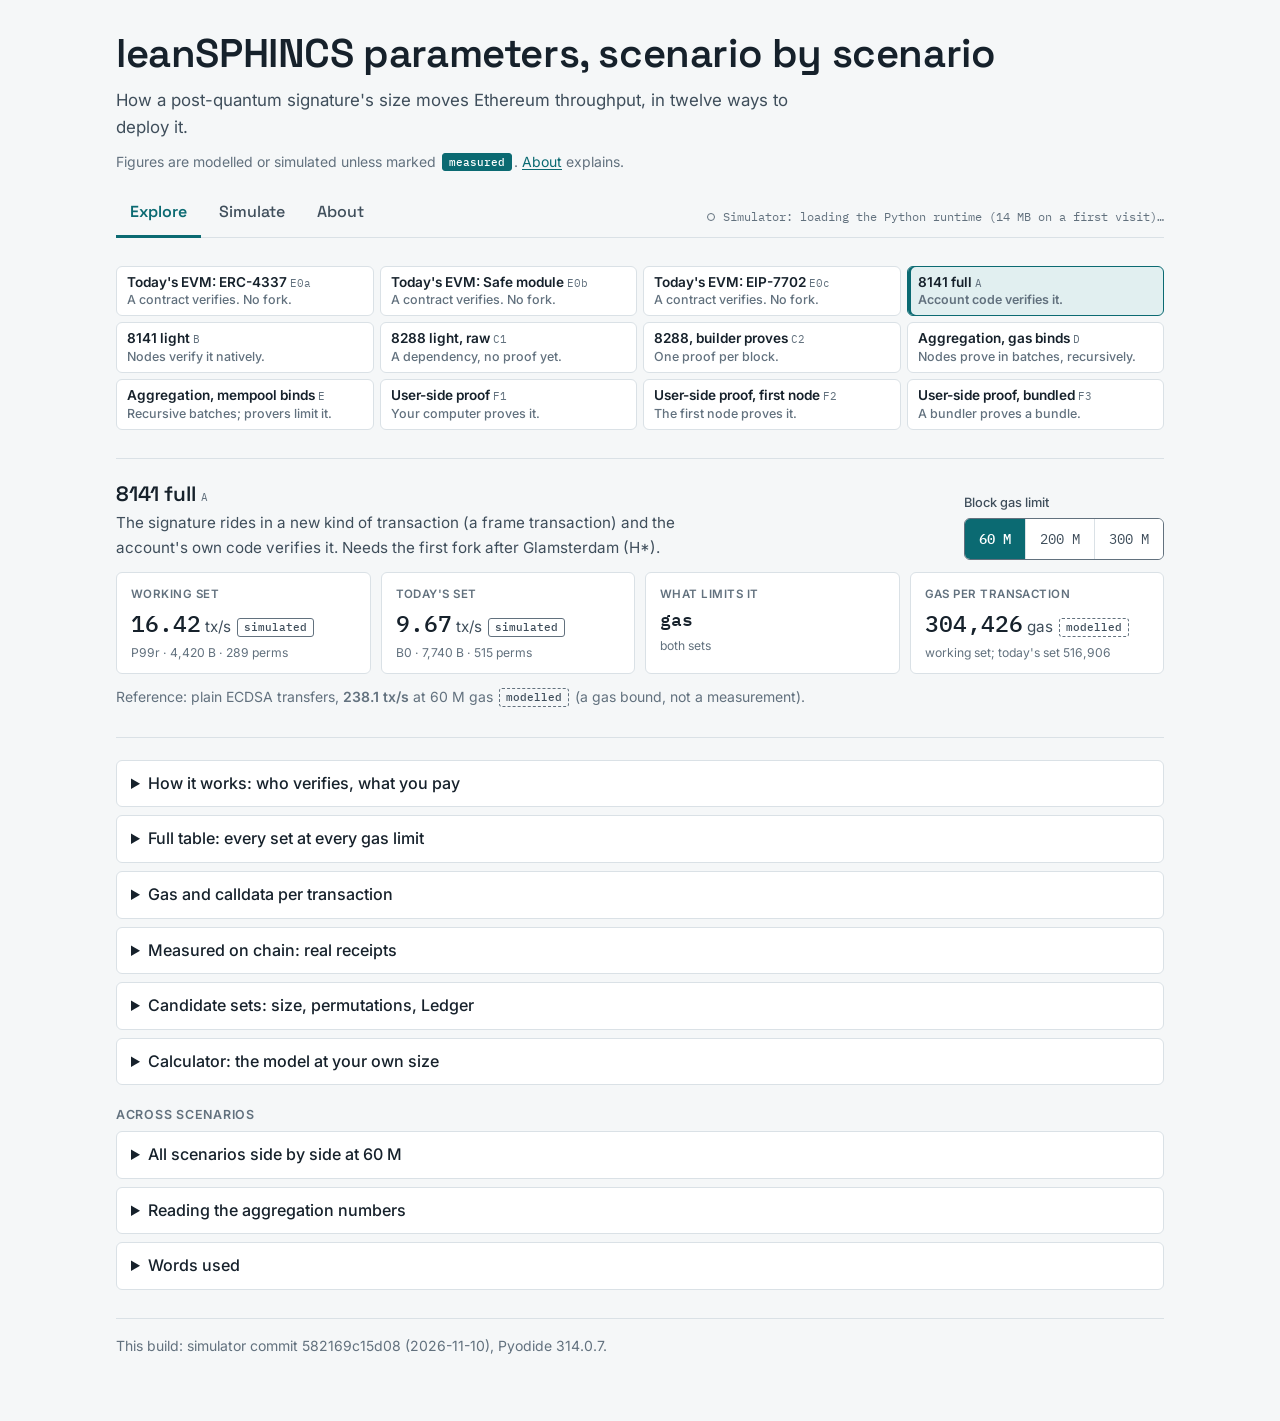
==== commit 1f456144: "Compare 8288 and user-side bundles like for like Co-Authored-By: Claude Fable 5.2 <noreply@anthropic" ====
--- a/index.html
+++ b/index.html
@@ -191,7 +191,7 @@
     <details id="sc-overview">
       <summary>All scenarios side by side at 60 M</summary>
       <div class="stack">
-        <p class="note">Working set (4,420 bytes, 289 permutations), one signature per transaction.</p>
+        <p class="note">Working set (4,420 bytes, 289 permutations), one signature per transaction; F3 is a bundle. Aggregated scenarios are in sig/s.</p>
         <div class="scroll" tabindex="0" role="region" aria-label="All scenarios at 60 M gas">
           <table class="mid" id="sc-compare"></table>
         </div>
@@ -201,7 +201,7 @@
     <details id="agg-section">
       <summary>Reading the aggregation numbers</summary>
       <div class="stack">
-        <p class="note">One transaction with one signature, its gas split, and the tx/s that allows at 60 M. <span class="ev o">modelled</span> gas from the EIP texts; <span class="ev">simulated</span> 40-node runs.</p>
+        <p class="note">One transaction with one signature, its gas split, and the signatures per second (sig/s) that allows at 60 M. <span class="ev o">modelled</span> gas from the EIP texts; <span class="ev">simulated</span> 40-node runs.</p>
         <div class="scroll" tabindex="0" role="region" aria-label="Gas of one transaction with and without aggregation">
           <table class="mid" id="agg-table">
             <thead><tr>
@@ -210,8 +210,20 @@
               <th scope="col" class="n">Data bytes</th>
               <th scope="col" class="n">Charge<span class="sub">per signature</span></th>
               <th scope="col" class="n">Total gas</th>
-              <th scope="col" class="n">Gas bound<span class="sub">tx/s at 60 M</span></th>
-              <th scope="col" class="n">Simulated<span class="sub">tx/s at 60 M</span></th>
+              <th scope="col" class="n">Gas bound<span class="sub">sig/s at 60 M</span></th>
+              <th scope="col" class="n">Simulated<span class="sub">sig/s at 60 M</span></th>
+            </tr></thead>
+            <tbody></tbody>
+          </table>
+        </div>
+        <p class="note">The same unit for mempool aggregation and the user-side bundle: gas per signature, sig/s at 60 M.</p>
+        <div class="scroll" tabindex="0" role="region" aria-label="Gas per signature and signatures per second, aggregation beside the bundle">
+          <table class="mid" id="agg-like">
+            <thead><tr>
+              <th scope="col">Signatures per transaction</th>
+              <th scope="col" class="n">Gas<span class="sub">per signature</span></th>
+              <th scope="col" class="n">Gas bound<span class="sub">sig/s at 60 M</span></th>
+              <th scope="col" class="n">Simulated<span class="sub">sig/s at 60 M</span></th>
             </tr></thead>
             <tbody></tbody>
           </table>
@@ -224,6 +236,7 @@
       <summary>Words used</summary>
       <dl class="kv">
         <dt>tx/s</dt><dd>Transactions per second; sig/s, signatures per second.</dd>
+        <dt>Batch, bundle</dt><dd>A batch is many signatures in one node's proof; a bundle is many signatures in one user-side proof.</dd>
         <dt>Gas</dt><dd>Ethereum's unit of cost. A block may use at most its gas limit, one block every 12 s.</dd>
         <dt>EIP, ERC</dt><dd>An Ethereum Improvement Proposal (8141, 8288, 7623 and 7976 are EIP numbers); an ERC is an application standard.</dd>
         <dt>Fork</dt><dd>A protocol upgrade. Glamsterdam is the next one planned; H* is the fork after it, I* the one after that.</dd>
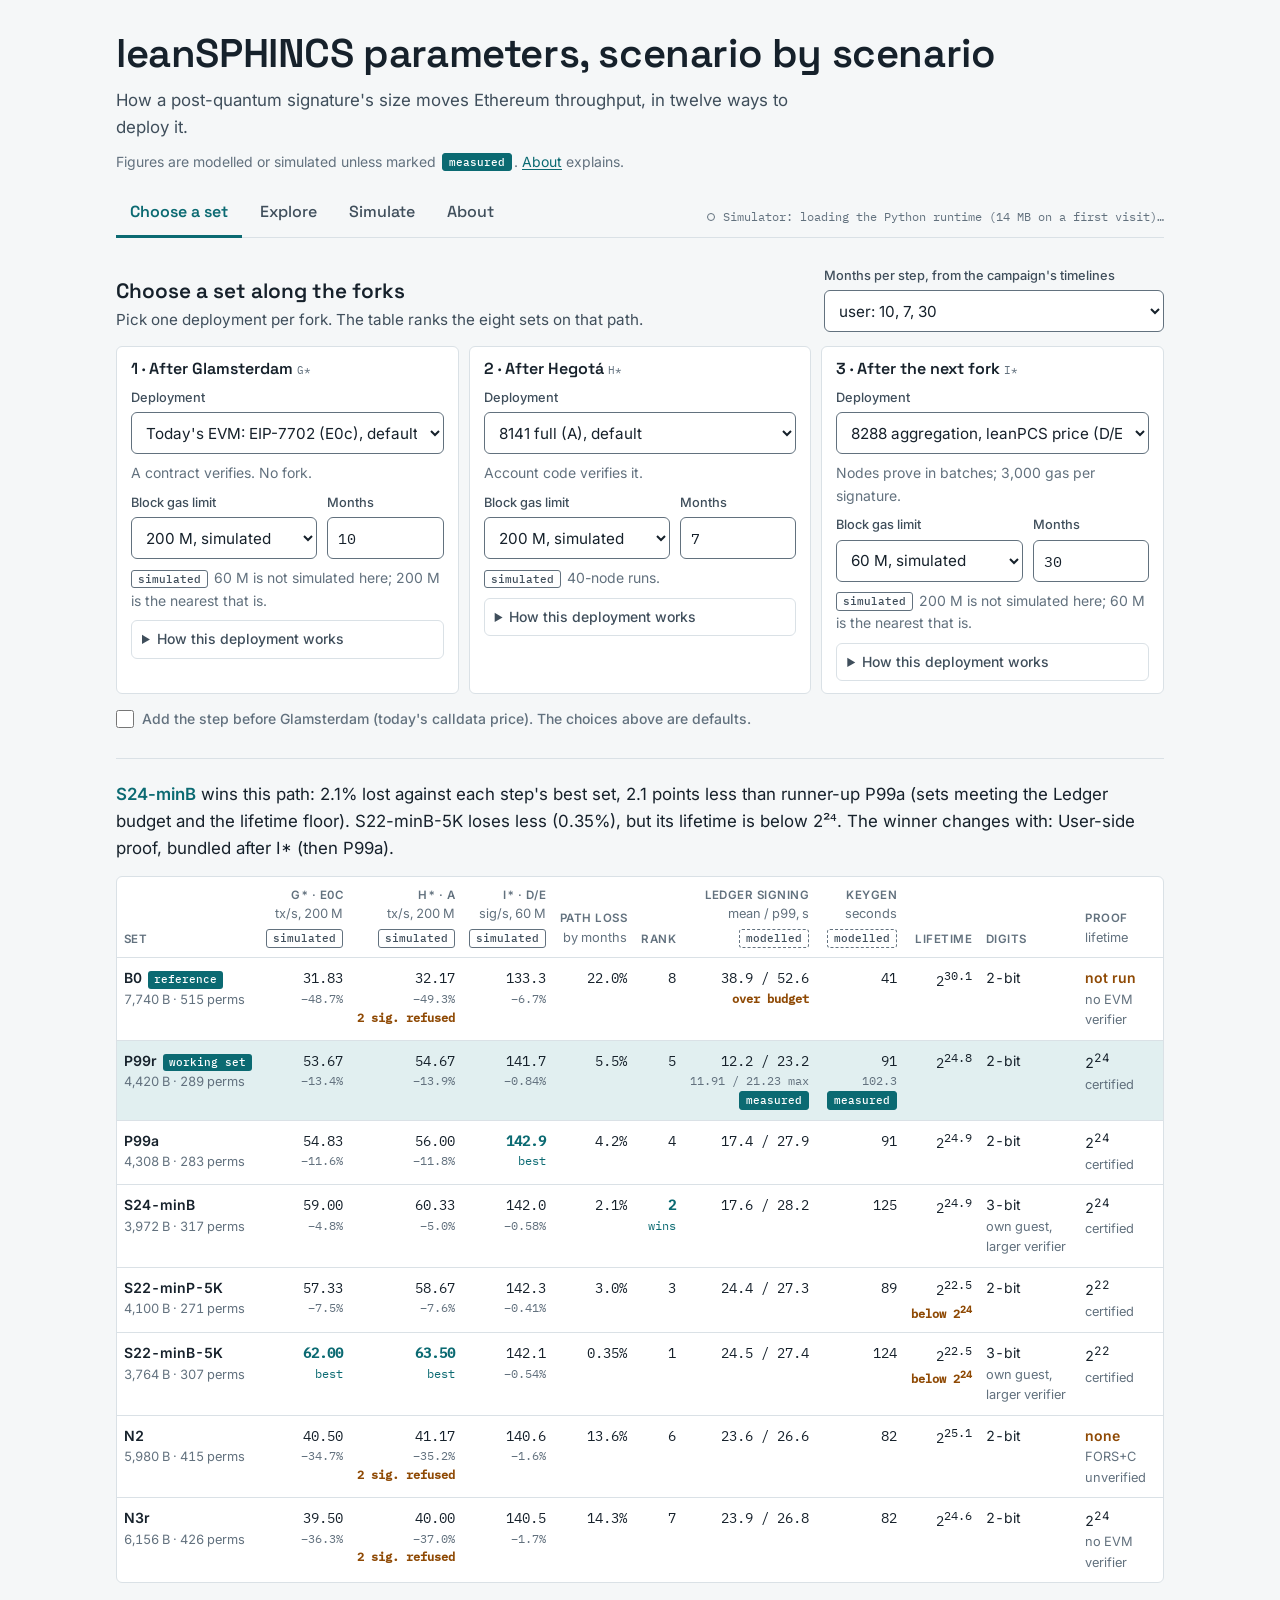
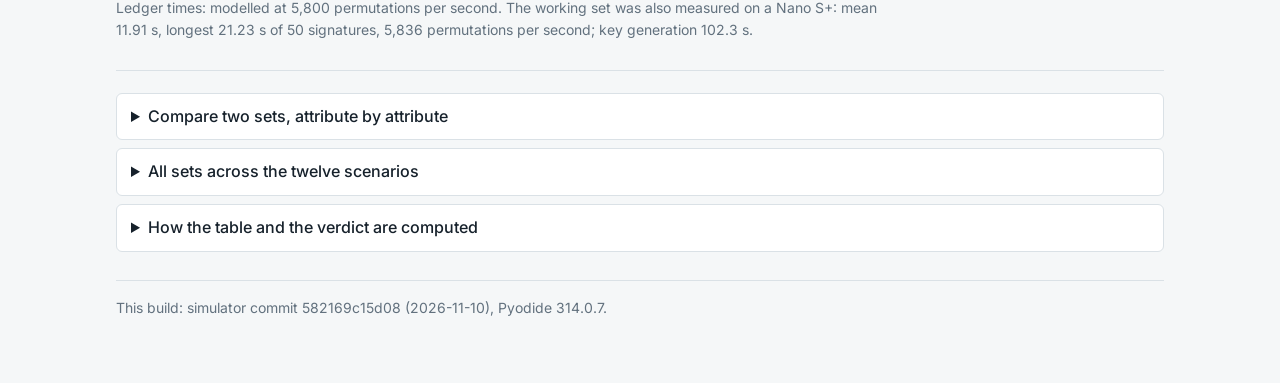
==== commit 05fe5fa9: "Add the Choose a set view: a path along the forks and set comparisons Co-Authored-By: Claude Fable 5" ====
--- a/index.html
+++ b/index.html
@@ -19,6 +19,7 @@
   <p class="small" id="ev-line">Figures are modelled or simulated unless marked <span class="ev m">measured</span>. <a href="#about">About</a> explains.</p>
   <div class="bar">
     <nav class="tabs" aria-label="Views">
+      <a href="#choose" data-view="choose">Choose a set</a>
       <a href="#explore" data-view="explore">Explore</a>
       <a href="#simulate" data-view="simulate">Simulate</a>
       <a href="#about" data-view="about">About</a>
@@ -29,6 +30,80 @@
 
 <noscript><p class="fatal">This page needs JavaScript: it draws its tables from JSON files and runs the simulator in a Web Worker.</p></noscript>
 <p class="fatal" id="fatal" role="alert" hidden></p>
+
+<!-- ============================================================= Choose a set -->
+<main id="view-choose" class="view" data-view="choose" hidden>
+
+  <section aria-labelledby="ch-path-h" id="ch-path-section">
+    <div class="hl-top">
+      <div class="stack tight">
+        <h2 id="ch-path-h">Choose a set along the forks</h2>
+        <p class="sc-simple">Pick one deployment per fork. The table ranks the eight sets on that path.</p>
+      </div>
+      <div class="field" id="ch-timeline-field">
+        <label for="ch-timeline">Months per step, from the campaign's timelines</label>
+        <select id="ch-timeline"></select>
+      </div>
+    </div>
+    <div id="ch-steps" class="ch-steps"></div>
+    <div class="field check" id="ch-today-field">
+      <input type="checkbox" id="ch-today">
+      <label for="ch-today">Add the step before Glamsterdam (today's calldata price). The choices above are defaults.</label>
+    </div>
+  </section>
+
+  <section aria-labelledby="ch-result-h" id="ch-result">
+    <h2 id="ch-result-h" class="sr">The sets along this path</h2>
+    <p class="verdict" id="ch-verdict" aria-live="polite"></p>
+    <div class="scroll" tabindex="0" role="region" aria-label="The eight sets along the chosen path">
+      <table class="wide" id="ch-table"></table>
+    </div>
+    <p class="note" id="ch-note"></p>
+  </section>
+
+  <section aria-label="More comparisons" class="more" id="ch-more">
+    <details id="ch-pair">
+      <summary>Compare two sets, attribute by attribute</summary>
+      <div class="stack">
+        <div class="formgrid">
+          <div class="field">
+            <label for="ch-pair-a">First set</label>
+            <select id="ch-pair-a"></select>
+          </div>
+          <div class="field">
+            <label for="ch-pair-b">Second set</label>
+            <select id="ch-pair-b"></select>
+          </div>
+        </div>
+        <div class="scroll" tabindex="0" role="region" aria-label="Two sets side by side">
+          <table class="mid" id="ch-pair-table"></table>
+        </div>
+        <p class="note">Gas and throughput rows follow the path chosen above. The admission margin is what is left of the validation gas limit with two signatures; below zero the transaction is refused.</p>
+      </div>
+    </details>
+
+    <details id="ch-matrix">
+      <summary>All sets across the twelve scenarios</summary>
+      <div class="stack">
+        <div class="formgrid">
+          <div class="field">
+            <label for="ch-matrix-gas">Block gas limit</label>
+            <select id="ch-matrix-gas"></select>
+          </div>
+        </div>
+        <div class="scroll" tabindex="0" role="region" aria-label="All sets across the twelve scenarios">
+          <table class="wide" id="ch-matrix-table"></table>
+        </div>
+        <p class="note">Throughput, and under it the loss against the best set of the column. E0a to E0c at Glamsterdam's calldata price; D at the EIP's price and E at the leanPCS draft's; F2 shows F1's cells.</p>
+      </div>
+    </details>
+
+    <details id="ch-rules">
+      <summary>How the table and the verdict are computed</summary>
+      <ul class="plain" id="ch-rules-body"></ul>
+    </details>
+  </section>
+</main>
 
 <!-- ================================================================== Explore -->
 <main id="view-explore" class="view" data-view="explore" hidden>
@@ -419,7 +494,7 @@
   <section aria-labelledby="ab-what-h">
     <h2 id="ab-what-h">About this tool</h2>
     <div class="prose">
-      <p>A study of leanSPHINCS, a hash-based post-quantum signature for Ethereum accounts: how its size in bytes and the Keccak permutations to verify it move throughput in twelve deployment scenarios. Nothing here was measured on a Ledger or on a real network, except the receipts under "Measured on chain".</p>
+      <p>A study of leanSPHINCS, a hash-based post-quantum signature for Ethereum accounts: how its size in bytes and the Keccak permutations to verify it move throughput in twelve deployment scenarios. Nothing here was measured on a real network, except the receipts under "Measured on chain"; one Ledger run of the working set is the only device measurement.</p>
     </div>
     <ul class="legend" aria-label="Evidence levels">
       <li><span class="ev m">measured</span> Forge gas or a receipt</li>
@@ -445,7 +520,7 @@
           </table>
         </div>
         <ul class="plain">
-          <li><strong>Nothing was measured on a Ledger.</strong> Signing times are permutation counts divided by a benchmark rate. A run of the real signer on a Nano S+ is the first thing still to measure.</li>
+          <li><strong>One set was measured on a Ledger.</strong> The working set's signer ran on a Nano S+ (50 signatures and one key generation; the figures are under "Choose a set"). Every other set's signing time is a permutation count divided by a benchmark rate.</li>
           <li><strong>Nothing in the tables or the simulator was measured on a real network.</strong> No client, devnet or testnet was involved in the campaign, and no EIP-8141 transaction has been run with the campaign's verifiers. The receipts under "Measured on chain" are the exception: they are real transactions, but of other parameter sets of the same family, deployed earlier and recorded in the SPHINCs- repository.</li>
           <li><strong>Throughput is a ceiling for one kind of transaction.</strong> A block of plain ECDSA transfers (21,000 gas each) at 60 M gas every 12 s holds at most <span id="ab-baseline">238.10</span> tx/s; every throughput figure here is of that kind, a gas bound or a simulated capacity. Mainnet really carries about 15 to 20 tx/s, because real transactions do more than a transfer and use more gas each.</li>
           <li>Gas per transaction in Explore, in the calculator and in Simulate is the gas model's figure, split into fixed cost, calldata, verification and overhead. The build stops if the model and a recorded receipt differ by more than 1%.</li>
--- a/app.css
+++ b/app.css
@@ -482,3 +482,34 @@
 }
 #sc-compare th[scope="row"] { min-width: 180px; }
 #sc-compare td.n .sub { white-space: normal; max-width: 260px; margin-left: auto; }
+
+/* ---- Choose a set: the path after each fork, the verdict, the table ---- */
+.ch-steps { display: grid; grid-template-columns: repeat(auto-fit, minmax(250px, 1fr)); gap: 10px; }
+.ch-step { background: var(--surface); border: 1px solid var(--rule); border-radius: 6px; padding: 12px 14px;
+  display: flex; flex-direction: column; gap: 8px; min-width: 0; }
+.ch-step h3 { font-size: 1rem; }
+.ch-row { display: grid; grid-template-columns: minmax(0, 1.6fr) minmax(0, 1fr); gap: 10px; }
+.ch-ev .ev { margin-right: 2px; }
+.ch-step details > summary { font-size: 0.875rem; padding: 7px 10px; }
+#ch-timeline-field { flex: 0 1 340px; }
+#ch-today-field { min-height: 0; }
+#ch-today-field label { color: var(--muted); }
+.verdict { font-size: 1.05rem; color: var(--ink); max-width: 96ch; }
+.verdict strong { color: var(--accent); }
+#ch-table th, #ch-table td, #ch-matrix-table th, #ch-matrix-table td { padding-inline: 7px; }
+#ch-table td[data-col="digits"] .sub { white-space: normal; min-width: 84px; }
+#ch-table td[data-col="proof"] .sub { white-space: normal; min-width: 70px; }
+#ch-table td .sub.no { font-weight: 600; color: var(--warn); }
+#ch-table thead th .sub, #ch-matrix-table thead th .sub, #ch-pair-table thead th .sub { text-transform: none; letter-spacing: 0; }
+#ch-table thead th .ev, #ch-matrix-table thead th .ev { margin-left: 0; display: inline-block; }
+#ch-table tbody th[scope="row"], #ch-matrix-table tbody th[scope="row"] { min-width: 132px; white-space: nowrap; }
+#ch-table tbody th .tag, #ch-matrix-table tbody th .tag { margin-left: 6px; }
+#ch-table td .sub, #ch-matrix-table td .sub { white-space: nowrap; }
+#ch-table td .sub .ev { margin-left: 4px; }
+td.best { font-weight: 600; color: var(--accent); }
+td.best .sub { color: var(--accent); }
+#ch-pair-table th .ev { margin-left: 6px; }
+#ch-pair-table td.wrap { font-size: 0.8rem; color: var(--ink-2); min-width: 150px; max-width: 240px; }
+#ch-matrix-table { min-width: 1080px; }
+.ch-step dl.kv { grid-template-columns: minmax(0, 1fr); gap: 2px 0; }
+.ch-step dl.kv dd { margin-bottom: 8px; }
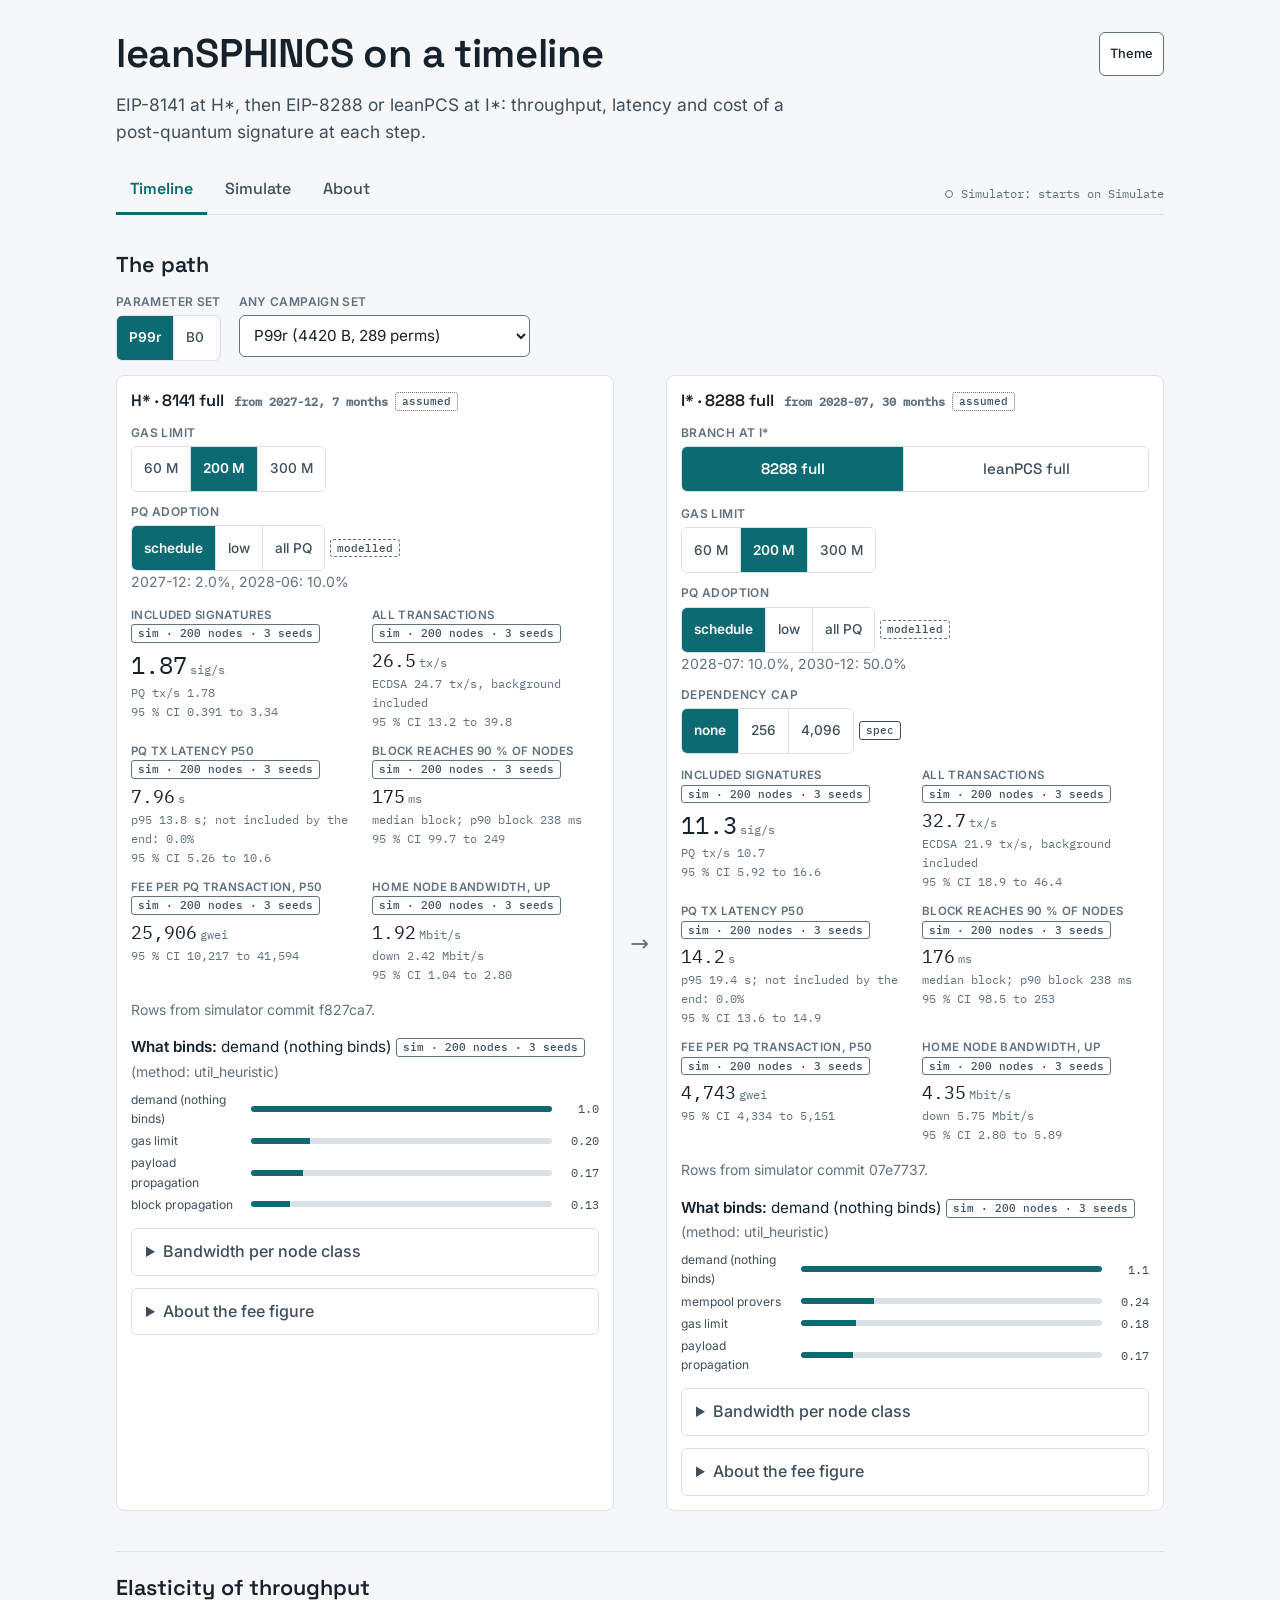
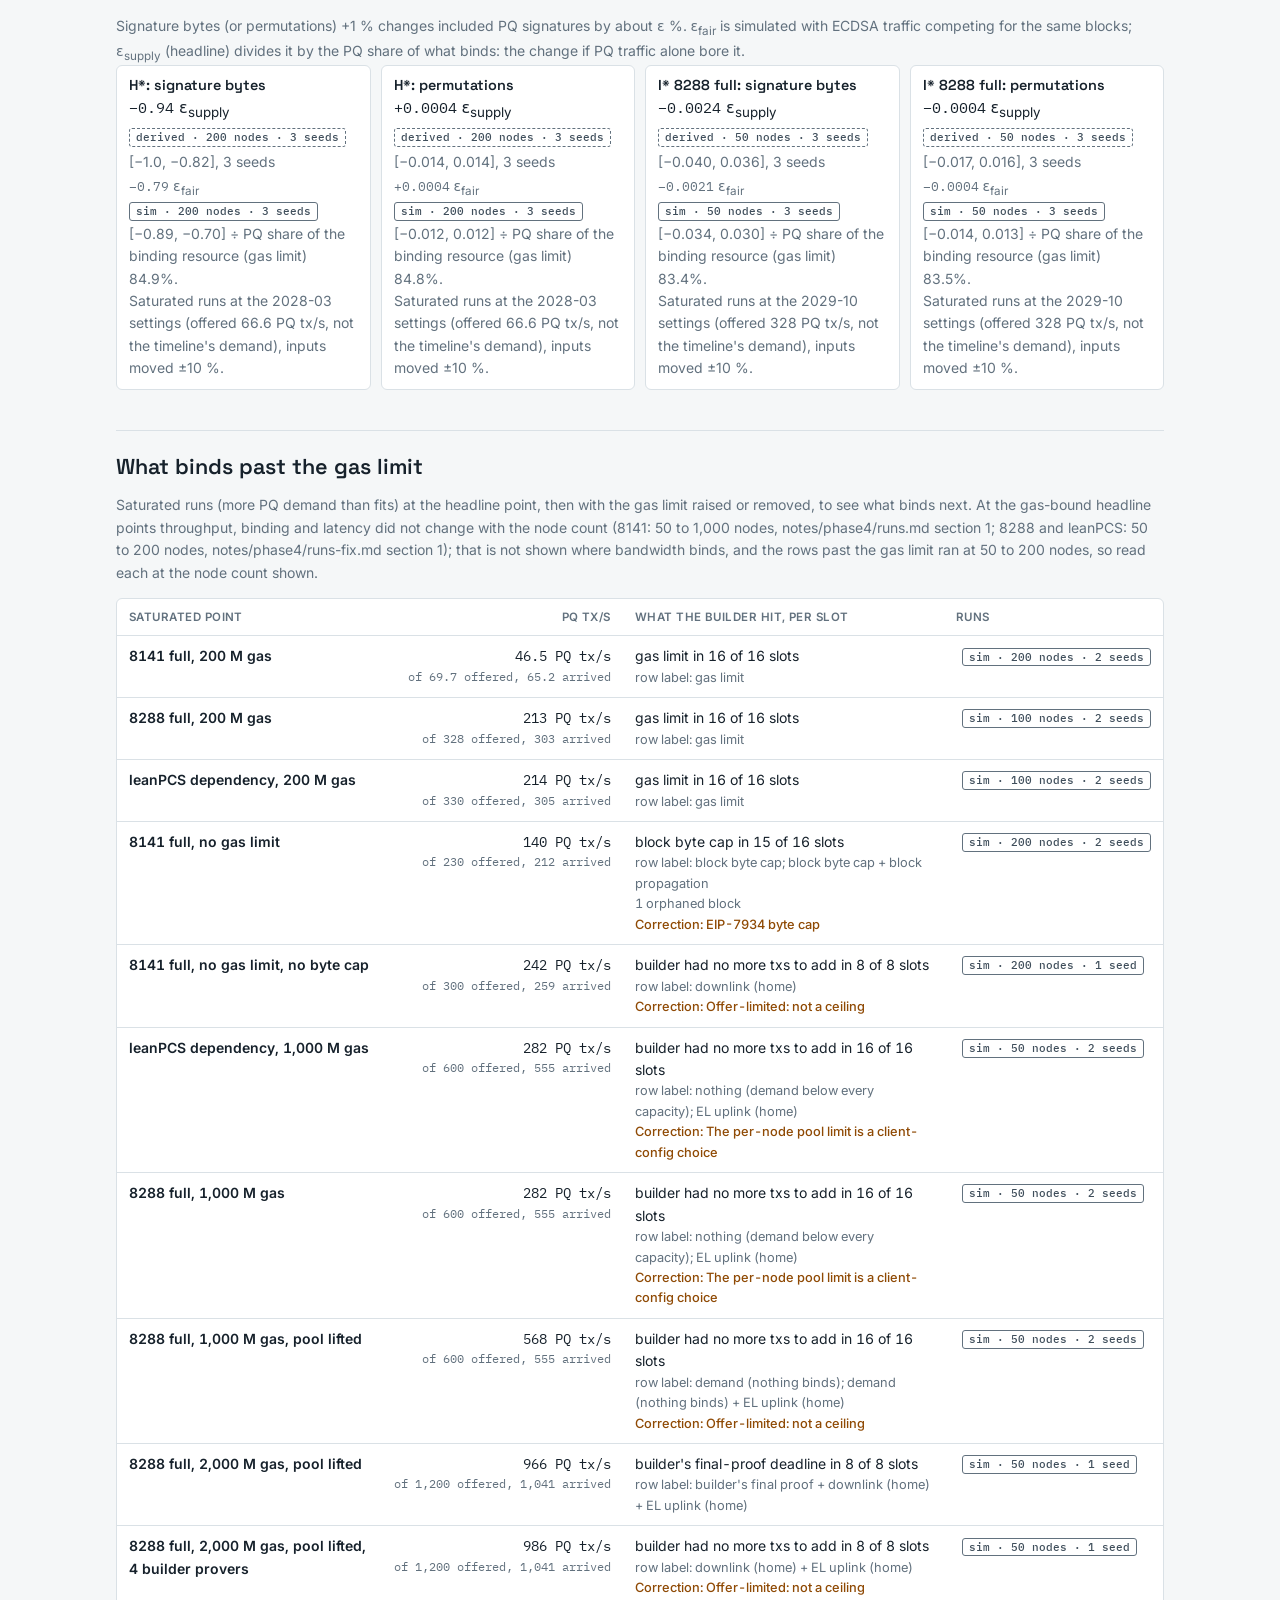
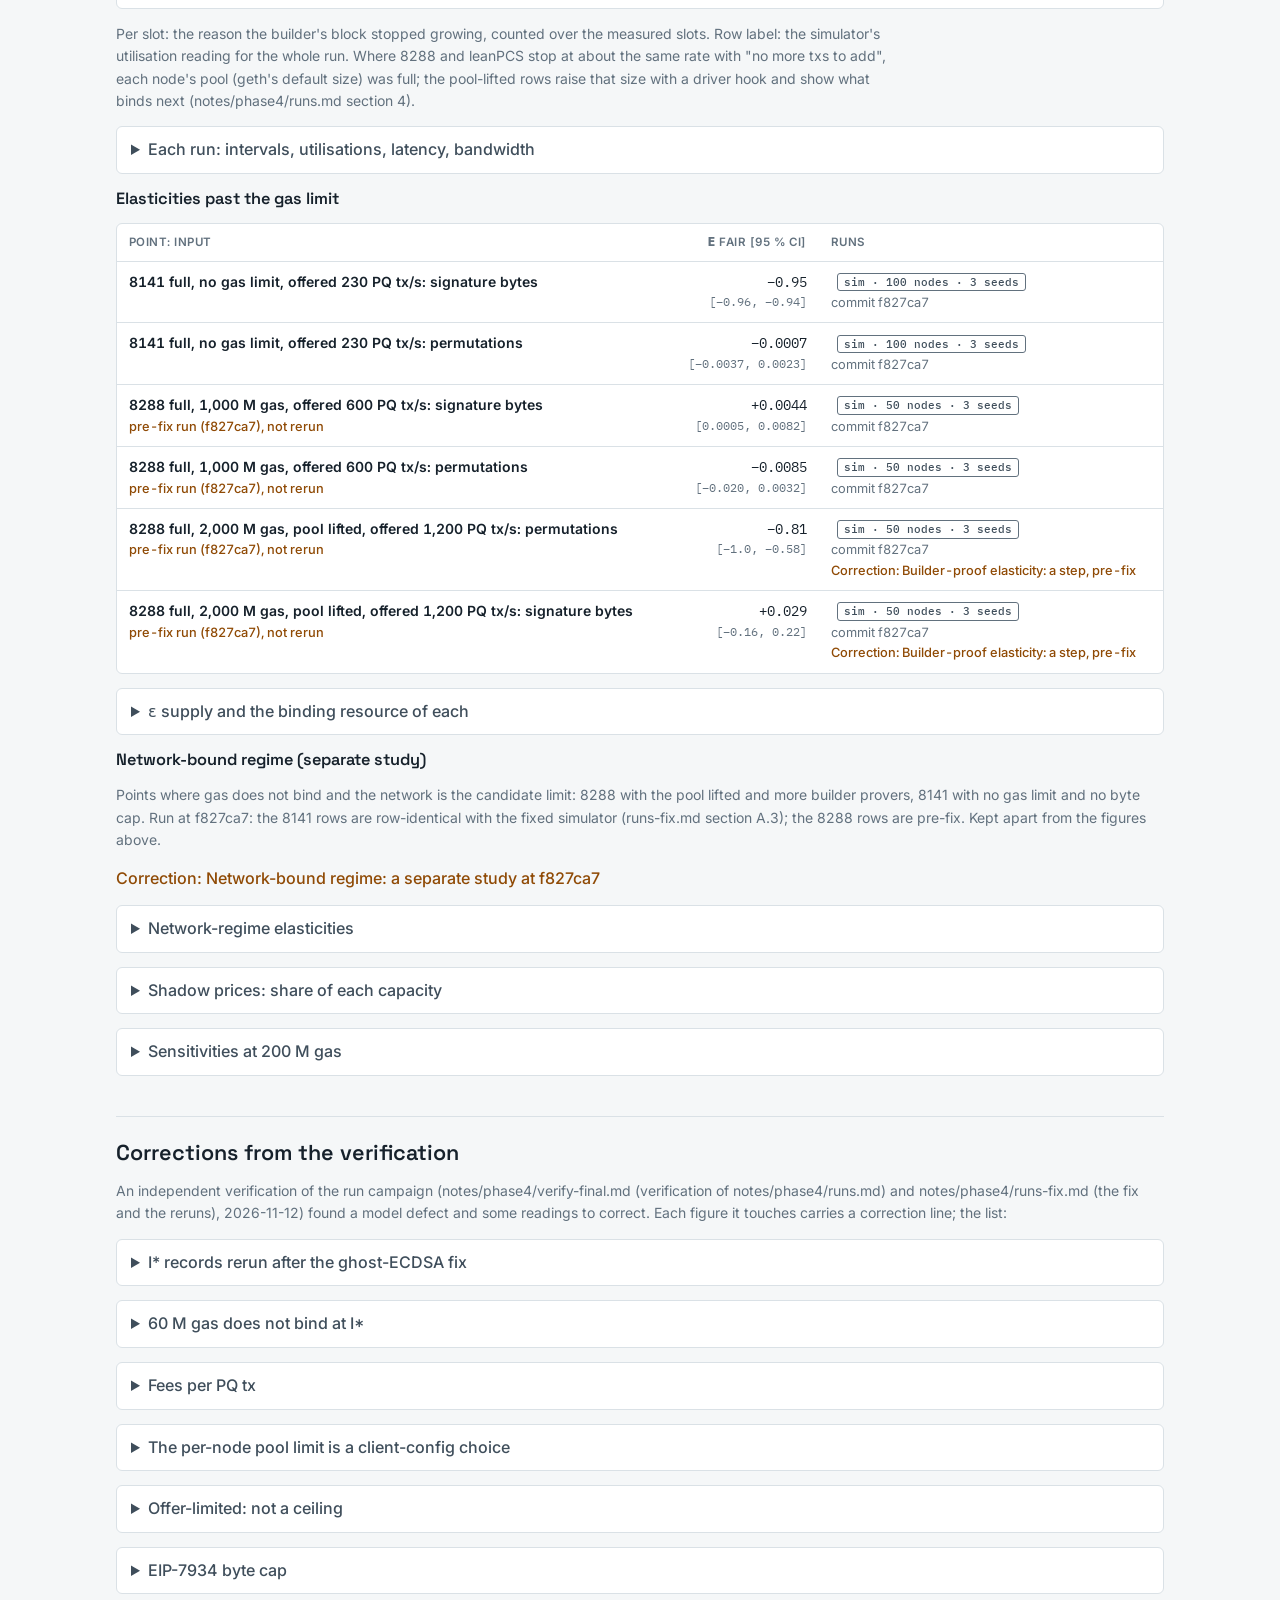
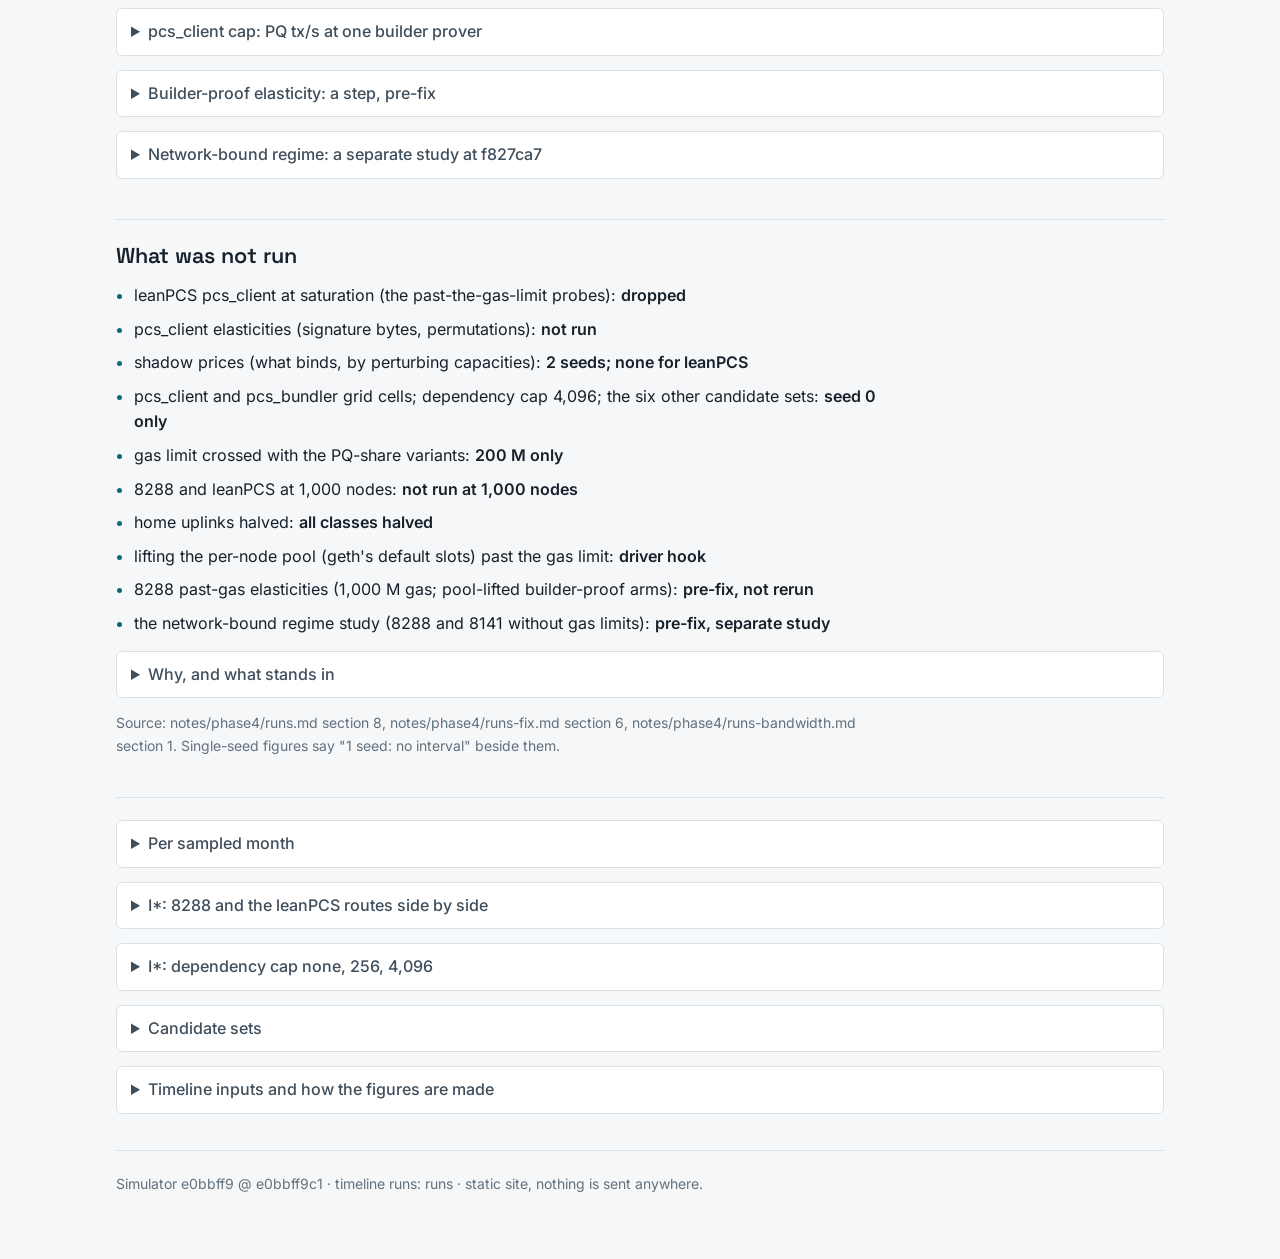
==== commit d11dc78f: "Deploy web-v3: one timeline, 8141 full at H*, then 8288 full or leanPCS full at I* The v3 network si" ====
--- a/index.html
+++ b/index.html
@@ -4,8 +4,8 @@
 <meta charset="utf-8">
 <meta name="viewport" content="width=device-width, initial-scale=1">
 <meta name="color-scheme" content="light dark">
-<title>leanSPHINCS scenarios: tables and simulator</title>
-<meta name="description" content="How the signature size and the permutations per signature of leanSPHINCS move Ethereum throughput, scenario by scenario. The campaign's tables and its network simulator, running in the browser.">
+<title>leanSPHINCS timeline</title>
+<meta name="description" content="Three deployments of a post-quantum signature on one timeline: EIP-8141 at H*, then EIP-8288 or leanPCS at I*, with the campaign's v3 network simulator running in the browser.">
 <link rel="icon" href="favicon.svg" type="image/svg+xml">
 <link rel="stylesheet" href="app.css">
 <script type="module" src="js/main.mjs"></script>
@@ -14,590 +14,84 @@
 <div class="page">
 
 <header class="top">
-  <h1>leanSPHINCS parameters, scenario by scenario</h1>
-  <p class="lede">How a post-quantum signature's size moves Ethereum throughput, in twelve ways to deploy it.</p>
-  <p class="small" id="ev-line">Figures are modelled or simulated unless marked <span class="ev m">measured</span>. <a href="#about">About</a> explains.</p>
+  <div class="top-row">
+    <h1>leanSPHINCS on a timeline</h1>
+    <button type="button" class="theme-toggle" id="theme-toggle" aria-label="Switch colour theme">Theme</button>
+  </div>
+  <p class="lede">EIP-8141 at H*, then EIP-8288 or leanPCS at I*: throughput, latency and cost of a post-quantum signature at each step.</p>
   <div class="bar">
     <nav class="tabs" aria-label="Views">
-      <a href="#choose" data-view="choose">Choose a set</a>
-      <a href="#explore" data-view="explore">Explore</a>
+      <a href="#timeline" data-view="timeline">Timeline</a>
       <a href="#simulate" data-view="simulate">Simulate</a>
       <a href="#about" data-view="about">About</a>
     </nav>
-    <p class="engine-status" id="engine-status" role="status" aria-live="polite" data-state="loading">Simulator: loading…</p>
+    <p class="engine-status" id="engine-status" role="status" aria-live="polite" data-state="idle">Simulator: starts on Simulate</p>
   </div>
 </header>
 
-<noscript><p class="fatal">This page needs JavaScript: it draws its tables from JSON files and runs the simulator in a Web Worker.</p></noscript>
+<noscript><p class="fatal">This page needs JavaScript: it draws its figures from JSON files and runs the simulator in a Web Worker.</p></noscript>
 <p class="fatal" id="fatal" role="alert" hidden></p>
 
-<!-- ============================================================= Choose a set -->
-<main id="view-choose" class="view" data-view="choose" hidden>
-
-  <section aria-labelledby="ch-path-h" id="ch-path-section">
-    <div class="hl-top">
-      <div class="stack tight">
-        <h2 id="ch-path-h">Choose a set along the forks</h2>
-        <p class="sc-simple">Pick one deployment per fork. The table ranks the eight sets on that path.</p>
-      </div>
-      <div class="field" id="ch-timeline-field">
-        <label for="ch-timeline">Months per step, from the campaign's timelines</label>
-        <select id="ch-timeline"></select>
-      </div>
-    </div>
-    <div id="ch-steps" class="ch-steps"></div>
-    <div class="field check" id="ch-today-field">
-      <input type="checkbox" id="ch-today">
-      <label for="ch-today">Add the step before Glamsterdam (today's calldata price). The choices above are defaults.</label>
-    </div>
+<main id="view-timeline" class="view" data-view="timeline" hidden>
+  <p class="fixture-banner" id="fixture-banner" hidden></p>
+  <section aria-labelledby="tl-h">
+    <h2 id="tl-h">The path</h2>
+    <div id="tl-global" class="ctls"></div>
+    <div id="tl-path" class="path"></div>
   </section>
-
-  <section aria-labelledby="ch-result-h" id="ch-result">
-    <h2 id="ch-result-h" class="sr">The sets along this path</h2>
-    <p class="verdict" id="ch-verdict" aria-live="polite"></p>
-    <div class="scroll" tabindex="0" role="region" aria-label="The eight sets along the chosen path">
-      <table class="wide" id="ch-table"></table>
-    </div>
-    <p class="note" id="ch-note"></p>
+  <section aria-labelledby="tl-eps-h">
+    <h2 id="tl-eps-h">Elasticity of throughput</h2>
+    <div id="tl-eps"></div>
   </section>
-
-  <section aria-label="More comparisons" class="more" id="ch-more">
-    <details id="ch-pair">
-      <summary>Compare two sets, attribute by attribute</summary>
-      <div class="stack">
-        <div class="formgrid">
-          <div class="field">
-            <label for="ch-pair-a">First set</label>
-            <select id="ch-pair-a"></select>
-          </div>
-          <div class="field">
-            <label for="ch-pair-b">Second set</label>
-            <select id="ch-pair-b"></select>
-          </div>
-        </div>
-        <div class="scroll" tabindex="0" role="region" aria-label="Two sets side by side">
-          <table class="mid" id="ch-pair-table"></table>
-        </div>
-        <p class="note">Gas and throughput rows follow the path chosen above. The admission margin is what is left of the validation gas limit with two signatures; below zero the transaction is refused.</p>
-      </div>
-    </details>
-
-    <details id="ch-matrix">
-      <summary>All sets across the twelve scenarios</summary>
-      <div class="stack">
-        <div class="formgrid">
-          <div class="field">
-            <label for="ch-matrix-gas">Block gas limit</label>
-            <select id="ch-matrix-gas"></select>
-          </div>
-        </div>
-        <div class="scroll" tabindex="0" role="region" aria-label="All sets across the twelve scenarios">
-          <table class="wide" id="ch-matrix-table"></table>
-        </div>
-        <p class="note">Throughput, and under it the loss against the best set of the column. E0a to E0c at Glamsterdam's calldata price; D at the EIP's price and E at the leanPCS draft's; F2 shows F1's cells.</p>
-      </div>
-    </details>
-
-    <details id="ch-rules">
-      <summary>How the table and the verdict are computed</summary>
-      <ul class="plain" id="ch-rules-body"></ul>
-    </details>
+  <section aria-labelledby="tl-beyond-h">
+    <h2 id="tl-beyond-h">What binds past the gas limit</h2>
+    <div id="tl-beyond" class="stack"></div>
+  </section>
+  <section aria-labelledby="tl-corr-h">
+    <h2 id="tl-corr-h">Corrections from the verification</h2>
+    <div id="tl-corrections" class="stack"></div>
+  </section>
+  <section aria-labelledby="tl-dropped-h">
+    <h2 id="tl-dropped-h">What was not run</h2>
+    <div id="tl-dropped" class="stack"></div>
+  </section>
+  <section aria-labelledby="tl-more-h">
+    <h2 id="tl-more-h" class="sr-only">More</h2>
+    <div id="tl-more" class="stack"></div>
   </section>
 </main>
 
-<!-- ================================================================== Explore -->
-<main id="view-explore" class="view" data-view="explore" hidden>
-
-  <section aria-labelledby="ex-pick-h" id="ex-pick">
-    <h2 id="ex-pick-h" class="sr">Scenario</h2>
-    <label for="ex-scenario" class="sr">Scenario</label>
-    <select id="ex-scenario" class="sr" tabindex="-1" aria-hidden="true"></select>
-    <div id="sc-picker" class="sc-picker" role="group" aria-label="Scenario"></div>
+<main id="view-simulate" class="view" data-view="simulate" hidden>
+  <section aria-labelledby="sim-h">
+    <h2 id="sim-h">Run the simulator here</h2>
+    <p class="small" id="sim-intro"></p>
+    <form id="sim-form" novalidate>
+      <div id="sim-fields" class="stack"></div>
+      <p class="small" id="sim-limits"></p>
+      <div class="actions">
+        <button type="submit" class="primary" id="sim-run">Run</button>
+        <button type="button" id="sim-cancel" disabled>Cancel</button>
+        <p class="status" id="sim-status" role="status" aria-live="polite"></p>
+      </div>
+      <div class="progress"><progress id="sim-progress" max="1" value="0" hidden></progress><span class="small" id="sim-progress-text"></span></div>
+    </form>
   </section>
-
-  <section aria-labelledby="ex-head-h" id="ex-headline-section" class="headline">
-    <div class="hl-top">
-      <div class="stack tight">
-        <h2 id="ex-head-h">Scenario</h2>
-        <p class="sc-simple" id="ex-simple"></p>
-      </div>
-      <fieldset class="seg" id="hl-gas">
-        <legend>Block gas limit</legend>
-        <div class="seg-opts" id="hl-gas-opts"></div>
-      </fieldset>
-    </div>
-    <p class="note" id="ex-alias" hidden></p>
-    <div class="stats" id="ex-headline" aria-live="polite"></div>
-    <p class="small" id="sc-reference"></p>
-  </section>
-
-  <section aria-label="More on this scenario" class="more" id="ex-more">
-    <details id="ex-how">
-      <summary>How it works: who verifies, what you pay</summary>
-      <div class="stack">
-        <div id="ex-scenario-card" class="stack tight"></div>
-        <div id="ex-how-body"></div>
-      </div>
-    </details>
-
-    <details id="ex-full">
-      <summary>Full table: every set at every gas limit</summary>
-      <div class="stack">
-        <div class="formgrid one">
-          <div class="field wide">
-            <label for="ex-group">Cells (pricing, profile, uplinks, nodes, signatures per transaction)</label>
-            <select id="ex-group"></select>
-          </div>
-        </div>
-        <p class="small mono" id="ex-group-full"></p>
-        <p class="note" id="ex-table-lead"></p>
-        <div class="scroll" tabindex="0" role="region" aria-label="Throughput per candidate set" id="ex-table-wrap">
-          <table class="wide" id="ex-table"></table>
-        </div>
-        <p class="note" id="ex-table-note"></p>
-        <details id="ex-summary">
-          <summary>What the report's summary says about this scenario</summary>
-          <div id="ex-summary-body" class="stack"></div>
-        </details>
-      </div>
-    </details>
-
-    <details id="ex-gas-section">
-      <summary>Gas and calldata per transaction</summary>
-      <div class="stack">
-        <p class="note" id="ex-gas-lead"></p>
-        <form id="gas-form" class="formgrid" novalidate>
-          <div class="field wide">
-            <label for="gas-config">Pricing variant</label>
-            <select id="gas-config" name="configuration"></select>
-          </div>
-          <div class="field">
-            <label for="gas-k" id="gas-k-label">Signatures per transaction</label>
-            <select id="gas-k" name="k"></select>
-          </div>
-          <div class="field">
-            <label for="gas-basefee">Base fee, gwei <span class="tag">example</span></label>
-            <input id="gas-basefee" name="base_fee_gwei" type="number" inputmode="decimal" min="0" step="any" value="1">
-          </div>
-          <div class="field">
-            <label for="gas-ethusd">ETH price, USD <span class="tag">example</span></label>
-            <input id="gas-ethusd" name="eth_usd" type="number" inputmode="decimal" min="0" step="any" value="3000">
-          </div>
-        </form>
-        <p class="small" id="gas-example-note">Base fee and ETH price are examples to type over, not data. Cost is total gas times base fee, without a priority fee.</p>
-        <div class="scroll" tabindex="0" role="region" aria-label="Gas per transaction, per candidate set">
-          <table class="wide" id="ex-gas"></table>
-        </div>
-        <p class="note" id="ex-gas-note"></p>
-      </div>
-    </details>
-
-    <details id="ex-measured-section">
-      <summary>Measured on chain: real receipts</summary>
-      <div class="stack">
-        <p class="note" id="ex-measured-lead"></p>
-        <div class="scroll" tabindex="0" role="region" aria-label="Gas measured in real transactions">
-          <table class="wide" id="ex-measured"></table>
-        </div>
-        <p class="note" id="ex-measured-note"></p>
-        <details id="ex-disagree">
-          <summary>Where two sources give different numbers</summary>
-          <div id="ex-disagree-body" class="stack"></div>
-        </details>
-      </div>
-    </details>
-
-    <details id="ex-cand-section">
-      <summary>Candidate sets: size, permutations, Ledger</summary>
-      <div class="stack">
-        <div class="scroll" tabindex="0" role="region" aria-label="Candidate parameter sets">
-          <table class="wide" id="ex-candidates"></table>
-        </div>
-        <p class="note">Ledger times: modelled at 5.8K permutations per second (a third-party benchmark); budget p99 under 32 s, under 1 in 1,000 over 35 s. Single-layer sets assume a key pruned to 2<sup>11</sup> leaves, rotated after 1,024 signatures. EVM gas: mean over 52 test vectors; no verifier was built for the layered sets. leanVM cycles are counts, not timings.</p>
-        <p class="note">Notation: <code>24|fors|a10|k17|w4|T127|b11</code> is one XMSS tree of height 24, FORS with 17 trees of height 10, WOTS+C chains of length 4 (2-bit digits), target sum 127, and a Ledger that keeps 2<sup>11</sup> leaves. <code>10+8+8</code> is three layers.</p>
-      </div>
-    </details>
-
-    <details id="ex-calc-section">
-      <summary>Calculator: the model at your own size</summary>
-      <div class="stack">
-        <p class="note"><span class="ev o">modelled</span> The campaign's gas and prover model at one point, not a simulation: networking is assumed away. <a href="#simulate">Simulate</a> adds the network.</p>
-        <form id="calc-form" class="formgrid" novalidate>
-          <div class="field">
-            <label for="calc-base">Base set</label>
-            <select id="calc-base" name="candidate"></select>
-          </div>
-          <div class="field">
-            <label for="calc-bytes">Signature size, bytes</label>
-            <input id="calc-bytes" name="sig_bytes" type="number" inputmode="numeric" min="1" step="1" required>
-          </div>
-          <div class="field">
-            <label for="calc-perms">Permutations per signature</label>
-            <input id="calc-perms" name="perms" type="number" inputmode="numeric" min="1" step="1" required>
-          </div>
-          <div class="field">
-            <label for="calc-gas">Block gas limit</label>
-            <select id="calc-gas" name="gas_limit"></select>
-          </div>
-        </form>
-        <p class="note" id="calc-context"></p>
-        <p class="note" id="calc-baseline"></p>
-        <p class="status" id="calc-status" role="status" aria-live="polite">Waiting for the simulator to load.</p>
-        <div class="scroll narrow" tabindex="0" role="region" aria-label="Model result">
-          <table id="calc-table">
-            <thead><tr><th scope="col">Figure</th><th scope="col" class="n">Model</th><th scope="col">Evidence</th></tr></thead>
-            <tbody></tbody>
-          </table>
-        </div>
-        <p class="note" id="calc-note"></p>
-        <h3 id="calc-gas-h">Gas of this transaction, split</h3>
-        <div class="scroll narrow" tabindex="0" role="region" aria-label="Gas of the transaction, split">
-          <table id="calc-gas-table">
-            <thead><tr><th scope="col">Part</th><th scope="col" class="n">Gas</th><th scope="col">Evidence</th></tr></thead>
-            <tbody></tbody>
-          </table>
-        </div>
-        <p class="note" id="calc-gas-note"></p>
-      </div>
-    </details>
-
-    <h2 class="more-h" id="ex-across-h">Across scenarios</h2>
-
-    <details id="sc-overview">
-      <summary>All scenarios side by side at 60 M</summary>
-      <div class="stack">
-        <p class="note">Working set (4,420 bytes, 289 permutations), one signature per transaction; F3 is a bundle. Aggregated scenarios are in sig/s.</p>
-        <div class="scroll" tabindex="0" role="region" aria-label="All scenarios at 60 M gas">
-          <table class="mid" id="sc-compare"></table>
-        </div>
-      </div>
-    </details>
-
-    <details id="agg-section">
-      <summary>Reading the aggregation numbers</summary>
-      <div class="stack">
-        <p class="note">One transaction with one signature, its gas split, and the signatures per second (sig/s) that allows at 60 M. <span class="ev o">modelled</span> gas from the EIP texts; <span class="ev">simulated</span> 40-node runs.</p>
-        <div class="scroll" tabindex="0" role="region" aria-label="Gas of one transaction with and without aggregation">
-          <table class="mid" id="agg-table">
-            <thead><tr>
-              <th scope="col">One transaction</th>
-              <th scope="col" class="n">Fixed<span class="sub">transaction, frames</span></th>
-              <th scope="col" class="n">Data bytes</th>
-              <th scope="col" class="n">Charge<span class="sub">per signature</span></th>
-              <th scope="col" class="n">Total gas</th>
-              <th scope="col" class="n">Gas bound<span class="sub">sig/s at 60 M</span></th>
-              <th scope="col" class="n">Simulated<span class="sub">sig/s at 60 M</span></th>
-            </tr></thead>
-            <tbody></tbody>
-          </table>
-        </div>
-        <p class="note">The same unit for mempool aggregation and the user-side bundle: gas per signature, sig/s at 60 M.</p>
-        <div class="scroll" tabindex="0" role="region" aria-label="Gas per signature and signatures per second, aggregation beside the bundle">
-          <table class="mid" id="agg-like">
-            <thead><tr>
-              <th scope="col">Signatures per transaction</th>
-              <th scope="col" class="n">Gas<span class="sub">per signature</span></th>
-              <th scope="col" class="n">Gas bound<span class="sub">sig/s at 60 M</span></th>
-              <th scope="col" class="n">Simulated<span class="sub">sig/s at 60 M</span></th>
-            </tr></thead>
-            <tbody></tbody>
-          </table>
-        </div>
-        <ul class="plain" id="agg-points"></ul>
-      </div>
-    </details>
-
-    <details id="ex-words">
-      <summary>Words used</summary>
-      <dl class="kv">
-        <dt>tx/s</dt><dd>Transactions per second; sig/s, signatures per second.</dd>
-        <dt>Batch, bundle</dt><dd>A batch is many signatures in one node's proof; a bundle is many signatures in one user-side proof.</dd>
-        <dt>Gas</dt><dd>Ethereum's unit of cost. A block may use at most its gas limit, one block every 12 s.</dd>
-        <dt>EIP, ERC</dt><dd>An Ethereum Improvement Proposal (8141, 8288, 7623 and 7976 are EIP numbers); an ERC is an application standard.</dd>
-        <dt>Fork</dt><dd>A protocol upgrade. Glamsterdam is the next one planned; H* is the fork after it, I* the one after that.</dd>
-        <dt>Mempool</dt><dd>Where transactions wait before a block.</dd>
-        <dt>STARK</dt><dd>A proof that a computation, here checking signatures, was done correctly.</dd>
-        <dt>Working set</dt><dd>P99r, the campaign's pick (4,420 bytes, 289 permutations). Today's set is B0.</dd>
-      </dl>
-    </details>
+  <section aria-labelledby="sim-res-h" id="sim-result-section">
+    <h2 id="sim-res-h">Result</h2>
+    <div id="sim-result"><p class="small dim">No run yet.</p></div>
   </section>
 </main>
 
-<!-- ================================================================= Simulate -->
-<main id="view-simulate" class="view" data-view="simulate" hidden>
-
-  <section aria-labelledby="sim-form-h">
-    <h2 id="sim-form-h">Run the simulator</h2>
-    <p class="note">The campaign's network simulator, in this browser, on a smaller network than the tables' 40 nodes.</p>
-    <form id="sim-form" novalidate>
-      <div class="formgrid">
-        <div class="field wide">
-          <label for="sim-scenario">Scenario</label>
-          <select id="sim-scenario" name="scenario"></select>
-        </div>
-      </div>
-      <p id="sim-scenario-simple" class="sc-simple"></p>
-
-      <div id="sim-explore-only" class="card warn" hidden></div>
-
-      <div id="sim-fields">
-        <div class="formgrid">
-          <div class="field wide">
-            <label for="sim-candidate">Parameter set</label>
-            <select id="sim-candidate" name="candidate"></select>
-          </div>
-          <div class="field">
-            <label for="sim-gas">Block gas limit</label>
-            <select id="sim-gas" name="gas_limit"></select>
-          </div>
-        </div>
-        <details id="sim-more">
-          <summary>More settings: pricing, network, nodes, seed, size</summary>
-          <div class="formgrid">
-            <div class="field wide">
-              <label for="sim-config">Configuration</label>
-              <select id="sim-config" name="configuration"></select>
-            </div>
-            <div class="field">
-              <label for="sim-profile">Network profile</label>
-              <select id="sim-profile" name="profile"></select>
-            </div>
-            <div class="field">
-              <label for="sim-uplinks">Uplinks</label>
-              <select id="sim-uplinks" name="uplinks"></select>
-            </div>
-            <div class="field">
-              <label for="sim-nodes">Nodes</label>
-              <input id="sim-nodes" name="nodes" type="number" inputmode="numeric" step="1" required>
-            </div>
-            <div class="field">
-              <label for="sim-slots">Measured slots</label>
-              <input id="sim-slots" name="measured_slots" type="number" inputmode="numeric" step="1" required>
-            </div>
-            <div class="field">
-              <label for="sim-seed">Seed</label>
-              <input id="sim-seed" name="seed" type="number" inputmode="numeric" min="0" step="1" required>
-            </div>
-            <div class="field" id="sim-k-field">
-              <label for="sim-k" id="sim-k-label">Signatures per transaction</label>
-              <input id="sim-k" name="k" type="number" inputmode="numeric" min="1" step="1">
-            </div>
-            <div class="field check">
-              <input id="sim-custom" name="custom" type="checkbox">
-              <label for="sim-custom">Custom bytes and permutations</label>
-            </div>
-            <div class="field">
-              <label for="sim-bytes">Signature size, bytes</label>
-              <input id="sim-bytes" name="sig_bytes" type="number" inputmode="numeric" min="1" step="1" disabled>
-            </div>
-            <div class="field">
-              <label for="sim-perms">Permutations per signature</label>
-              <input id="sim-perms" name="perms" type="number" inputmode="numeric" min="1" step="1" disabled>
-            </div>
-          </div>
-        </details>
-        <p class="small" id="sim-limits"></p>
-        <div class="actions">
-          <button type="submit" id="sim-run" class="primary" disabled>Run</button>
-          <button type="button" id="sim-cancel" disabled>Cancel</button>
-          <p class="status" id="sim-status" role="status" aria-live="polite">The simulator is loading.</p>
-        </div>
-        <div class="progress">
-          <progress id="sim-progress" max="1" value="0" aria-label="Progress of the run"></progress>
-          <p class="small mono" id="sim-progress-text">No run yet.</p>
-        </div>
-      </div>
-      <details id="sim-scenario-details">
-        <summary>About this scenario</summary>
-        <div class="stack">
-          <p class="note" id="sim-scenario-note"></p>
-          <div id="sim-scenario-details-body"></div>
-        </div>
-      </details>
-    </form>
-  </section>
-
-  <section aria-labelledby="sim-result-h" id="sim-result-section">
-    <h2 id="sim-result-h">Result</h2>
-    <div class="scroll" tabindex="0" role="region" aria-label="Headline figures of the run">
-      <table class="mid" id="sim-result">
-        <thead>
-          <tr>
-            <th scope="col">Figure</th>
-            <th scope="col" class="n" id="sim-col-run">This run<span class="sub" id="sim-col-run-sub">&nbsp;</span></th>
-            <th scope="col" class="n" id="sim-col-table">Campaign table<span class="sub" id="sim-col-table-sub">40 nodes</span></th>
-          </tr>
-        </thead>
-        <tbody></tbody>
-      </table>
-    </div>
-    <p class="small" id="sim-baseline"></p>
-    <div class="more">
-      <details id="sim-all">
-        <summary>All figures of the run</summary>
-        <div class="stack">
-          <p class="note" id="sim-result-lead">Run a configuration to fill this table. The right-hand column shows the campaign's cell for the same settings, where one exists.</p>
-          <div class="scroll" tabindex="0" role="region" aria-label="Other figures of the run">
-            <table class="mid" id="sim-result-more">
-              <thead>
-                <tr>
-                  <th scope="col">Figure</th>
-                  <th scope="col" class="n">This run</th>
-                  <th scope="col" class="n">Campaign table</th>
-                </tr>
-              </thead>
-              <tbody></tbody>
-            </table>
-          </div>
-          <p class="note" id="sim-result-note"><span class="ev">simulated</span> Every figure of a run is a count from a simulation on <span class="ev o">modelled</span> gas, prover prices and uplinks. The two gas rows are the gas model's, not simulated.</p>
-        </div>
-      </details>
-      <details id="sim-cmd-details">
-        <summary>Command line and full row</summary>
-        <div class="stack">
-          <p class="note">From <code>sims/stark-mempool-sim-v2</code>, this prints the same row. Leave out <code>--nodes</code> for the 40-node figure.</p>
-          <pre class="cmd" id="sim-command" tabindex="0" aria-label="Command line that reproduces the run">No run yet.</pre>
-          <details id="sim-row-details">
-            <summary>Full row</summary>
-            <p class="note">The row of <code>--phase2-row</code>, then every column the command prints. <code>-1</code> and <code>NA</code> mean "does not apply".</p>
-            <pre class="json" id="sim-row-phase2" tabindex="0" aria-label="Phase 2 row">No run yet.</pre>
-            <pre class="json" id="sim-row-full" tabindex="0" aria-label="Full row">No run yet.</pre>
-          </details>
-        </div>
-      </details>
-      <details id="sim-history-details">
-        <summary id="sim-history-h">Recent runs of this visit</summary>
-        <div class="stack">
-          <p class="note">The last six, newest first; gone after a reload.</p>
-          <div class="scroll" tabindex="0" role="region" aria-label="Recent runs">
-            <table class="wide" id="sim-history">
-              <thead>
-                <tr>
-                  <th scope="col">Scenario</th><th scope="col">Set</th><th scope="col" class="n">Gas</th>
-                  <th scope="col">Network</th><th scope="col" class="n">Nodes</th><th scope="col" class="n">Slots</th>
-                  <th scope="col" class="n">Seed</th><th scope="col" class="n">Sustained</th><th scope="col" class="n">Timely</th>
-                  <th scope="col">Binds</th><th scope="col" class="n">90% reach</th><th scope="col" class="n">Took</th>
-                </tr>
-              </thead>
-              <tbody><tr class="empty"><td colspan="12">No run yet.</td></tr></tbody>
-            </table>
-          </div>
-        </div>
-      </details>
-    </div>
-  </section>
-</main>
-
-<!-- ==================================================================== About -->
 <main id="view-about" class="view" data-view="about" hidden>
-
-  <section aria-labelledby="ab-what-h">
-    <h2 id="ab-what-h">About this tool</h2>
-    <div class="prose">
-      <p>A study of leanSPHINCS, a hash-based post-quantum signature for Ethereum accounts: how its size in bytes and the Keccak permutations to verify it move throughput in twelve deployment scenarios. Nothing here was measured on a real network, except the receipts under "Measured on chain"; one Ledger run of the working set is the only device measurement.</p>
-    </div>
-    <ul class="legend" aria-label="Evidence levels">
-      <li><span class="ev m">measured</span> Forge gas or a receipt</li>
-      <li><span class="ev c">counted</span> leanVM row counts</li>
-      <li><span class="ev">simulated</span> network simulator</li>
-      <li><span class="ev o">modelled</span> EIP text or a timing model</li>
-    </ul>
-  </section>
-
-  <section class="more" aria-label="Details">
-    <details id="ab-ev">
-      <summary id="ab-ev-h">What is measured, counted, simulated and modelled</summary>
-      <div class="stack">
-        <div class="scroll" tabindex="0" role="region" aria-label="Evidence levels">
-          <table class="mid">
-            <thead><tr><th scope="col">Level</th><th scope="col">What it covers</th><th scope="col">How it was obtained</th></tr></thead>
-            <tbody>
-              <tr><th scope="row"><span class="ev m">measured</span></th><td>EVM verification gas of the five single-layer sets. The receipts under "Measured on chain" in Explore.</td><td>Foundry tests on a real Solidity verifier, 52 test vectors per set. The worst-case figure is a model fitted on those measurements. The receipts are Safe-module and EIP-7702 transactions on a local anvil chain with that verifier, and transactions of other parameter sets of the family on Sepolia and on the ethrex EIP-8141 testnet, as the SPHINCs- repository records them.</td></tr>
-              <tr><th scope="row"><span class="ev c">counted</span></th><td>leanVM cycles and Keccak rows per signature.</td><td>Exact row counts from leanVM proof runs. They are counts, not timings.</td></tr>
-              <tr><th scope="row"><span class="ev">simulated</span></th><td>Throughput, what binds, block size, block reach times, bandwidth and duplicates in the tables and in browser runs.</td><td>Counts from the network simulator: 40 nodes and three seeds for most table cells. Its inputs (gas, prover prices, uplinks) are modelled.</td></tr>
-              <tr><th scope="row"><span class="ev o">modelled</span></th><td>Gas per transaction, prover prices, uplink rates, Ledger signing and key generation times, lifetimes, the calculator, and the percentage columns of the tables without aggregation.</td><td>Derived from EIP texts (several are drafts), from a prover model on the counted rows, and from a timing model at 5,800 permutations per second, a third-party benchmark rate.</td></tr>
-            </tbody>
-          </table>
-        </div>
-        <ul class="plain">
-          <li><strong>One set was measured on a Ledger.</strong> The working set's signer ran on a Nano S+ (50 signatures and one key generation; the figures are under "Choose a set"). Every other set's signing time is a permutation count divided by a benchmark rate.</li>
-          <li><strong>Nothing in the tables or the simulator was measured on a real network.</strong> No client, devnet or testnet was involved in the campaign, and no EIP-8141 transaction has been run with the campaign's verifiers. The receipts under "Measured on chain" are the exception: they are real transactions, but of other parameter sets of the same family, deployed earlier and recorded in the SPHINCs- repository.</li>
-          <li><strong>Throughput is a ceiling for one kind of transaction.</strong> A block of plain ECDSA transfers (21,000 gas each) at 60 M gas every 12 s holds at most <span id="ab-baseline">238.10</span> tx/s; every throughput figure here is of that kind, a gas bound or a simulated capacity. Mainnet really carries about 15 to 20 tx/s, because real transactions do more than a transfer and use more gas each.</li>
-          <li>Gas per transaction in Explore, in the calculator and in Simulate is the gas model's figure, split into fixed cost, calldata, verification and overhead. The build stops if the model and a recorded receipt differ by more than 1%.</li>
-          <li>Where gas binds, the simulation returns whole transactions per block from the same gas figures as the model. Agreement there is not independent evidence. The simulator adds information where the network or the provers bind.</li>
-          <li>Gas figures follow EIP-7623, EIP-7976, EIP-8141, EIP-8288 and the leanPCS draft as read on 10 November 2026. Several are drafts and may change. The price of "8288 light, raw signatures" is the campaign's own assumption.</li>
-          <li>Rows with more than one signature per transaction: EIP-8141's public mempool accepts one VERIFY frame for the sender and caps the declared validation gas at 100,000. Two signatures fit only if signature bytes do not count toward that limit, as a draft pull request proposes. A Safe-style multisig can check its owners' signatures in the execution frame instead. Neither design was run on a client.</li>
-        </ul>
-      </div>
-    </details>
-
-    <details id="ab-sim">
-      <summary id="ab-sim-h">Limits of the simulator</summary>
-      <ul class="plain">
-        <li>It is a discrete-event model of gossip, block propagation and proving, not a client. Most table cells are 40-node runs. Uplink rates inside each class are modelled.</li>
-        <li>It sends eight full copies of each block where current clients send three or four. The loss it shows at 300 M gas is therefore an upper bound.</li>
-        <li>The capacity search is not monotone near a prover bound and depends on its start point by about 5%. It also accepts a probe whose chain has collapsed, because it ignores orphaned blocks.</li>
-        <li>The label for what binds reads <code>propagation</code> for a slow uplink class, and flips on a CPU threshold of 0.9.</li>
-        <li>It has no IDONTWANT, no separate setting for relay copies, no cap of 256 dependencies per block, and it does not re-queue orphaned transactions.</li>
-        <li>The first hop of the user-side-proof variant (F2) is not simulated: F2 runs F1's mempool under another label.</li>
-        <li>A misspelt candidate name on the command line runs today's set under the typo's label. This page only offers the names the simulator knows.</li>
-      </ul>
-    </details>
-
-    <details id="ab-browser">
-      <summary id="ab-browser-h">Browser runs and their limits</summary>
-      <div class="stack">
-        <div class="prose">
-          <p>The simulator is a standard-library Python program. Here it runs unchanged in Pyodide, CPython compiled to WebAssembly, inside a Web Worker. A test compares the browser's row with the command line's for one configuration of each scenario and two custom points: 14 of 14 are equal, field by field.</p>
-          <p id="ab-limits-basis"></p>
-        </div>
-        <div class="scroll" tabindex="0" role="region" aria-label="Browser limits per scenario">
-          <table class="mid" id="ab-limits">
-            <thead><tr><th scope="col">Scenario</th><th scope="col" class="n">Nodes</th><th scope="col" class="n">Measured slots</th><th scope="col" class="n">Gas limit</th><th scope="col" class="n">Heaviest run</th></tr></thead>
-            <tbody></tbody>
-          </table>
-        </div>
-        <p class="note" id="ab-limits-note"></p>
-      </div>
-    </details>
-
-    <details id="ab-build-section">
-      <summary id="ab-build-h">This build, and privacy</summary>
-      <div class="stack">
-        <div class="scroll" tabindex="0" role="region" aria-label="Build record">
-          <table id="ab-build"><tbody></tbody></table>
-        </div>
-        <p class="note">The simulator is a fork of cskiraly/stark-mempool-sim (netsim/v2) with named scenarios, per-node uplinks, block priority and explicit queue policies. The site is static and self-contained: it loads nothing from another origin, sets no cookie and sends nothing anywhere. The Simulate form is remembered in this browser's local storage; nothing else is stored.</p>
-      </div>
-    </details>
-
-    <details id="ab-cli">
-      <summary id="ab-cli-h">The same thing from the command line</summary>
-      <div class="stack">
-        <p class="note">The simulator needs Python 3 and nothing else. From the simulator checkout, on the <code>leansphincs</code> branch at the commit of this build:</p>
-        <pre class="cmd" tabindex="0" aria-label="Command line examples">cd sims/stark-mempool-sim-v2
-NP=../../data/phase2b/network_params_v2.json
-
-# list the scenarios and their configurations
-python3 -m bench.leansphincs scenarios
-
-# one row of the tables: 8141 full, working set, 200 M gas, 40 nodes
-python3 -m bench.leansphincs run --scenario A --candidate P99r \
-    --gas-limit 200000000 --seed 0 --network-params $NP --phase2-row
-
-# a custom point: 4,000 bytes and 300 permutations on the working set's verifier
-python3 -m bench.leansphincs run --scenario A --candidate P99r \
-    --sig-bytes 4000 --perms 300 --network-params $NP --phase2-row</pre>
-        <p class="note">Every result in Simulate shows the exact line for that run. The table cells are means over three seeds (0, 1, 2) for most rows; a single run is one seed.</p>
-      </div>
-    </details>
+  <section aria-labelledby="ab-h">
+    <h2 id="ab-h">About</h2>
+    <div id="ab-body" class="stack"></div>
   </section>
 </main>
 
 <footer>
-  <p id="foot-build"></p>
+  <p id="build-line">Static site; nothing is sent anywhere.</p>
 </footer>
-
 </div>
 </body>
 </html>
--- a/app.css
+++ b/app.css
@@ -220,8 +220,6 @@
 .note .ev { margin-right: 2px; }
 .dim { color: var(--muted); }
 
-#ex-table th, #ex-table td { padding-inline: 10px; }
-#ex-table td .ev { margin-left: 4px; }
 /* the bar under a throughput figure: one series, the accent colour */
 .barcell { display: block; height: 4px; margin-top: 5px; background: var(--rule); border-radius: 2px; overflow: hidden; min-width: 72px; }
 .barcell > span { display: block; height: 100%; background: var(--accent); border-radius: 2px; }
@@ -292,22 +290,8 @@
   padding: 12px 14px; overflow: auto; max-width: 100%;
 }
 pre.cmd { white-space: pre-wrap; overflow-wrap: anywhere; min-height: 4.6em; }
-/* fixed columns: a result must not reflow the table it lands in */
-#sim-result { table-layout: fixed; min-width: 0; }
-#sim-result thead th:first-child { width: 40%; }
-#sim-result thead th.n { white-space: normal; }
-#sim-result thead th .sub { text-transform: none; letter-spacing: 0; font-size: 0.74rem; }
-#sim-result td.n { white-space: normal; overflow-wrap: anywhere; }
-#sim-result td.n .sub { white-space: normal; }
-@media (max-width: 520px) {
-  #sim-result thead th:first-child { width: 37%; }
-  #sim-result th, #sim-result td { padding-inline: 8px; }
-  #sim-result tbody th .sub { font-size: 0.74rem; }
-}
 /* room for the sentences that arrive with a result, so that little moves */
-#sim-result-lead { min-height: 4.8em; }
 #sim-command { min-height: 6.2em; }
-@media (max-width: 520px) { #sim-result-lead { min-height: 12.8em; } #sim-command { min-height: 10.7em; } }
 pre.json { max-height: 420px; white-space: pre-wrap; overflow-wrap: anywhere; }
 
 @media (max-width: 520px) {
@@ -318,198 +302,102 @@
 }
 @media print {
   .scroll { overflow: visible; }
-  .bar, .actions, .progress { display: none; }
-}
-
-/* gas and calldata per transaction */
-#ex-gas td .ev, #ex-measured td .ev { margin-left: 4px; }
-#ex-gas td .sub .ev { margin-left: 4px; }
-#ex-gas-section h3 { margin-top: 12px; }
-#ex-measured td.notes { min-width: 260px; max-width: 420px; font-size: 0.85rem; color: var(--ink-2); }
-#ex-measured td .sub.mono { font-family: var(--font-data); font-size: 0.72rem; overflow-wrap: anywhere; }
-#ex-measured th[scope="row"] { min-width: 150px; }
-#gas-form label .tag { margin-left: 4px; }
-#calc-gas-h { margin-top: 8px; }
-#ex-gas th, #ex-gas td { padding-inline: 9px; }
-#ex-gas thead th .sub { text-transform: none; letter-spacing: 0; }
-#ex-measured td:nth-child(4) { min-width: 190px; }
-#ex-measured thead th .sub { text-transform: none; letter-spacing: 0; }
-#ex-gas tbody th { max-width: 172px; }
-#ex-gas th, #ex-gas td { padding-inline: 7px; }
-#ex-measured td.notes { min-width: 220px; }
-
-/* the scenario overview: one row per scenario, details open in place */
-.sc-cards { display: flex; flex-direction: column; gap: 10px; min-width: 0; }
-.sc-card {
-  background: var(--surface); border: 1px solid var(--rule); border-left: 4px solid var(--rule); border-radius: 6px;
-  padding: 14px 16px; min-width: 0;
-  display: grid; grid-template-columns: minmax(0, 5fr) minmax(0, 6fr); gap: 12px 28px; align-items: start;
-}
-.sc-card[data-selected] { border-color: var(--accent); }
-.sc-head { display: flex; flex-direction: column; gap: 6px; min-width: 0; }
-.sc-head h3 { font-size: 1.1rem; }
-.sc-id { font-family: var(--font-data); font-size: 0.7rem; font-weight: 400; color: var(--muted); white-space: nowrap; }
-.sc-when { font-size: 0.72rem; font-weight: 600; letter-spacing: 0.04em; text-transform: uppercase; color: var(--accent); }
-.sc-simple { font-size: 0.98rem; color: var(--ink); max-width: 62ch; }
-.sc-chain { font-size: 0.875rem; color: var(--ink-2); }
-.sc-chain b { font-weight: 600; }
-.sc-routes { display: flex; flex-direction: column; gap: 8px; min-width: 0; }
-.sc-route {
-  display: grid; grid-template-columns: minmax(0, 1.25fr) minmax(0, 1.5fr) minmax(0, 1fr); gap: 4px 14px; align-items: start;
-  padding-bottom: 8px; border-bottom: 1px solid var(--rule); min-width: 0;
-}
-.sc-route:last-child { border-bottom: 0; padding-bottom: 0; }
-button.sc-pick {
-  text-align: left; font-size: 0.85rem; line-height: 1.3; padding: 7px 10px; min-height: 42px; width: 100%;
-  border-color: var(--rule); color: var(--ink-2); white-space: normal;
-}
-button.sc-pick:hover { border-color: var(--accent); }
-button.sc-pick[aria-pressed="true"] { background: var(--accent-soft); border-color: var(--accent); color: var(--ink); font-weight: 600; }
-button.sc-pick[aria-pressed="true"]::before { content: "\2713\00a0"; color: var(--accent); }
-.sc-fig { font-size: 0.875rem; color: var(--ink-2); min-width: 0; }
-.sc-fig .sc-num { font-family: var(--font-data); font-size: 1.02rem; font-weight: 500; color: var(--ink); }
-.sc-fig .ev { margin-left: 6px; }
-.sc-fig .sub { display: block; font-size: 0.76rem; color: var(--muted); line-height: 1.4; }
-.sc-details { grid-column: 1 / -1; }
-.sc-details > summary { font-size: 0.9rem; color: var(--accent); font-weight: 600; }
-.sc-details[open] > summary, #sim-scenario-details[open] > summary { background: var(--accent-soft); }
-.sc-sr { position: absolute; width: 1px; height: 1px; overflow: hidden; clip-path: inset(50%); white-space: nowrap; }
-.sc-detail-body h4 { margin-top: 2px; }
-dl.kv.sc-detail dd { color: var(--ink); max-width: 76ch; }
-ol.sc-flow { margin: 0; padding-left: 1.4em; display: flex; flex-direction: column; gap: 6px; font-size: 0.875rem; max-width: 76ch; }
-ol.sc-flow li::marker { color: var(--accent); font-family: var(--font-data); font-weight: 500; }
-#sc-reference p { font-size: 0.95rem; }
-#sc-reference .ev { margin-right: 2px; }
-tr.group th .sub.baseline { font-family: var(--font-body); font-weight: 400; font-size: 0.8rem; }
-#agg-table thead th .sub { text-transform: none; letter-spacing: 0; }
-#agg-table tbody tr[data-row="ecdsa"] th, #agg-table tbody tr[data-row="ecdsa"] td { background: var(--accent-soft); }
-#sim-scenario-simple { font-size: 0.95rem; }
-#sim-baseline { min-height: 3.2em; }
-@media (max-width: 760px) {
-  .sc-card { grid-template-columns: minmax(0, 1fr); }
-}
+}
+
+/* ---- web-v3 additions ------------------------------------------------- */
+.ev.fx { border-color: #B3261E; color: #B3261E; border-style: dashed; font-weight: 600; }
+.ev.a { border-style: dotted; }
+.ev.s { border-color: var(--ink-2); }
+:root[data-theme="dark"] .ev.fx { border-color: #FF8A80; color: #FF8A80; }
+@media (prefers-color-scheme: dark) { :root:not([data-theme="light"]) .ev.fx { border-color: #FF8A80; color: #FF8A80; } }
+.fixture-banner {
+  border: 2px dashed #B3261E; border-radius: 6px; padding: 10px 14px;
+  background: var(--warn-soft); color: var(--ink); font-size: 0.95rem;
+}
+:root[data-theme="dark"] .fixture-banner { border-color: #FF8A80; }
+@media (prefers-color-scheme: dark) { :root:not([data-theme="light"]) .fixture-banner { border-color: #FF8A80; } }
+.fixture-banner strong { color: #B3261E; }
+:root[data-theme="dark"] .fixture-banner strong { color: #FF8A80; }
+@media (prefers-color-scheme: dark) { :root:not([data-theme="light"]) .fixture-banner strong { color: #FF8A80; } }
+
+.theme-toggle { font-size: 0.8rem; min-height: 44px; padding: 2px 10px; width: auto; flex: none; }
+.top-row { display: flex; justify-content: space-between; align-items: flex-start; gap: 12px; }
+
+/* the path */
+.path { display: grid; grid-template-columns: minmax(0, 1fr) 28px minmax(0, 1fr); gap: 12px; align-items: stretch; }
+.path .arrow { align-self: center; text-align: center; color: var(--muted); font-size: 1.4rem; }
+@media (max-width: 720px) { .path { grid-template-columns: minmax(0, 1fr); } .path .arrow { transform: rotate(90deg); } }
+.step { border: 1px solid var(--rule); border-radius: 8px; background: var(--surface); padding: 14px; display: flex; flex-direction: column; gap: 12px; min-width: 0; }
+.step h3 { display: flex; flex-wrap: wrap; gap: 4px 10px; align-items: baseline; }
+.step .when { font-family: var(--font-data); font-size: 0.78rem; color: var(--muted); }
+.seg { display: inline-flex; flex-wrap: wrap; border: 1px solid var(--rule); border-radius: 6px; overflow: hidden; }
+.seg button { border: 0; border-radius: 0; min-height: 44px; padding: 4px 12px; background: var(--surface); color: var(--ink-2); font-size: 0.85rem; }
+.seg button + button { border-left: 1px solid var(--rule); }
+.seg button[aria-pressed="true"] { background: var(--accent); color: var(--surface); font-weight: 600; }
+.ctl { display: flex; flex-direction: column; gap: 4px; min-width: 0; }
+.ctl > .lbl { font-size: 0.75rem; font-weight: 600; color: var(--muted); letter-spacing: 0.03em; text-transform: uppercase; }
+.ctls { display: flex; flex-wrap: wrap; gap: 10px 18px; }
+.branch-switch .seg button { font-family: var(--font-display); font-size: 0.95rem; padding: 6px 16px; }
+
+.kpis { display: grid; grid-template-columns: repeat(auto-fill, minmax(150px, 1fr)); gap: 10px 14px; margin: 0; }
+.kpi { display: flex; flex-direction: column; gap: 2px; min-width: 0; }
+.kpi dt { font-size: 0.72rem; font-weight: 600; letter-spacing: 0.03em; text-transform: uppercase; color: var(--muted); }
+.kpi dd { margin: 0; font-family: var(--font-data); font-size: 1.15rem; color: var(--ink); overflow-wrap: anywhere; }
+.kpi dd .unit { font-size: 0.78rem; color: var(--muted); margin-left: 3px; }
+.kpi dd .sub { display: block; font-size: 0.74rem; color: var(--muted); }
+.kpi.big dd { font-size: 1.5rem; }
+.na { color: var(--muted); }
+.binds { font-family: var(--font-body); font-size: 0.95rem; }
+.utilbars { display: flex; flex-direction: column; gap: 3px; font-size: 0.75rem; color: var(--ink-2); }
+.utilbar { display: grid; grid-template-columns: 9.5em 1fr 3.4em; gap: 6px; align-items: center; }
+.utilbar .t { height: 6px; background: var(--rule); border-radius: 3px; overflow: hidden; }
+.utilbar .t > span { display: block; height: 100%; background: var(--accent); }
+.utilbar .v { font-family: var(--font-data); text-align: right; }
+.eps { display: grid; grid-template-columns: repeat(auto-fill, minmax(220px, 1fr)); gap: 10px; }
+.eps .box { border: 1px solid var(--rule); border-radius: 6px; padding: 10px 12px; background: var(--surface); }
+
+/* animation */
+.anim-wrap { display: flex; flex-direction: column; gap: 8px; }
+canvas.anim { width: 100%; max-width: 640px; aspect-ratio: 1 / 1; border: 1px solid var(--rule); border-radius: 6px; background: var(--surface); }
+.anim-ctl { display: flex; flex-wrap: wrap; gap: 8px 12px; align-items: center; font-size: 0.85rem; }
+.anim-ctl input[type="range"] { flex: 1 1 200px; min-height: 0; padding: 0; }
+.swatch { display: inline-block; width: 10px; height: 10px; border-radius: 50%; margin-right: 4px; vertical-align: 0; }
+textarea { font-family: var(--font-data); font-size: 0.85rem; width: 100%; min-height: 4.5em; border: 1px solid var(--rule); border-radius: 6px; background: var(--surface); color: var(--ink); padding: 8px; }
+.sr-only { position: absolute; width: 1px; height: 1px; overflow: hidden; clip: rect(0 0 0 0); white-space: nowrap; }
+.kpi dt .ev, .ctl .lbl .ev { text-transform: none; letter-spacing: 0; }
+.branch-switch .seg { display: flex; } .branch-switch .seg button { flex: 1 1 auto; }
+.anim-ctl select { width: auto; } .anim-ctl button { width: auto; }
+.view > .fixture-banner + section { border-top: 0; padding-top: 0; }
+
 @media (max-width: 520px) {
-  .sc-card { padding: 12px; }
-  .sc-route { grid-template-columns: minmax(0, 1fr) minmax(0, 1fr); }
-  .sc-route button.sc-pick { grid-column: 1 / -1; }
-  #sim-baseline { min-height: 7.2em; }
-}
-/* the cells' own key is one long token: let it wrap (it widened the page at 400 px for the user-side-proof scenarios) */
-#ex-group-full { overflow-wrap: anywhere; }
-tr.group th .sub.baseline { max-width: min(86ch, calc(100vw - 64px)); }
-
-/* ------------------------------------------------------------------ the light default view (2026-11-11)
-   Explore opens on a scenario picker and one headline; everything else is
-   in closed <details> blocks below it. */
-.sr { position: absolute !important; width: 1px; height: 1px; overflow: hidden; clip-path: inset(50%); white-space: nowrap; margin: 0; padding: 0; border: 0; }
-.page { gap: 28px; }
-.view { gap: 28px; }
-.top { gap: 10px !important; }
-.top .lede { font-size: 1.05rem; }
-#ev-line .ev { margin-inline: 2px; }
-.stack.tight { gap: 4px; }
-
-/* the picker */
-#ex-pick { border-top: 0; padding-top: 0; }
-.sc-picker { display: grid; grid-template-columns: repeat(auto-fill, minmax(232px, 1fr)); gap: 6px; }
-button.sc-pick {
-  display: flex; flex-direction: column; align-items: flex-start; gap: 1px;
-  text-align: left; font-size: 0.85rem; line-height: 1.3; padding: 7px 10px; min-height: 42px; width: 100%;
-  border-color: var(--rule); color: var(--ink-2); white-space: normal; background: var(--surface);
-}
-button.sc-pick:hover { border-color: var(--accent); }
-button.sc-pick[aria-pressed="true"] { background: var(--accent-soft); border-color: var(--accent); color: var(--ink); box-shadow: inset 3px 0 0 var(--accent); }
-button.sc-pick[aria-pressed="true"]::before { content: none; }
-.sc-pick-title { font-weight: 600; color: var(--ink); }
-.sc-line { font-size: 0.78rem; color: var(--muted); }
-
-/* the headline */
-.headline { gap: 12px !important; }
-.hl-top { display: flex; flex-wrap: wrap; justify-content: space-between; align-items: flex-end; gap: 10px 24px; }
-.hl-top h2 { font-size: 1.3rem; }
-.hl-top .sc-simple { font-size: 0.95rem; color: var(--ink-2); }
-fieldset.seg { border: 0; margin: 0; padding: 0; min-width: 0; }
-fieldset.seg legend { font-size: 0.8rem; font-weight: 500; color: var(--ink-2); padding: 0; margin-bottom: 4px; }
-.seg-opts { display: inline-flex; border: 1px solid var(--muted); border-radius: 6px; overflow: hidden; }
-.seg-opt { position: relative; display: block; cursor: pointer; }
-.seg-opt + .seg-opt { border-left: 1px solid var(--rule); }
-.seg-opt input { position: absolute; opacity: 0; inset: 0; width: 100%; height: 100%; margin: 0; min-height: 0; cursor: pointer; }
-.seg-opt span { display: block; padding: 8px 14px; font-family: var(--font-data); font-size: 0.85rem; color: var(--ink-2); background: var(--surface); min-height: 40px; line-height: 24px; }
-.seg-opt input:checked + span { background: var(--accent); color: var(--surface); font-weight: 500; }
-.seg-opt input:focus-visible + span { outline: 2px solid var(--accent); outline-offset: -4px; }
-.stats { display: grid; grid-template-columns: repeat(4, minmax(0, 1fr)); gap: 10px; }
-.stat { background: var(--surface); border: 1px solid var(--rule); border-radius: 6px; padding: 12px 14px; min-width: 0; }
-.stat-label { font-size: 0.72rem; font-weight: 600; letter-spacing: 0.04em; text-transform: uppercase; color: var(--muted); }
-.stat-value { font-size: 0.95rem; color: var(--ink-2); margin-top: 2px; }
-.stat-value .num { font-family: var(--font-data); font-size: 1.45rem; font-weight: 500; color: var(--ink); }
-.stat-value .word { font-family: var(--font-data); font-size: 1.15rem; font-weight: 500; color: var(--ink); overflow-wrap: anywhere; }
-.stat-value .ev { margin-left: 6px; }
-.stat-sub { font-size: 0.76rem; color: var(--muted); line-height: 1.4; margin-top: 2px; overflow-wrap: anywhere; }
-#sc-reference .ev { margin-inline: 2px; }
-
-/* the closed sections */
-.view > section.more { gap: 8px; }
-.more > details > summary, .more details > summary { color: var(--ink); }
-.more > details > summary:hover { background: var(--accent-soft); }
-.more > details[open] > summary { background: var(--accent-soft); font-weight: 600; }
-.more-h { font-size: 0.78rem; font-weight: 600; letter-spacing: 0.06em; text-transform: uppercase; color: var(--muted); margin-top: 14px; font-family: var(--font-body); }
-.more > details > .stack, .more > details > ul, .more > details > dl { margin: 14px; }
-details details { background: var(--bg); }
-#sim-more > .formgrid { margin: 12px 14px 14px; }
-#sim-result-section .more { display: flex; flex-direction: column; gap: 8px; }
-#sim-scenario-simple { font-size: 0.9rem; color: var(--ink-2); }
-#sim-baseline { min-height: 1.6em; }
-#sim-result-lead { min-height: 0; }
-#sim-command { min-height: 0; }
-#sc-compare th[scope="row"] button.link { text-align: left; font-weight: 600; font-size: inherit; }
-#sc-compare tr.pick th, #sc-compare tr.pick td { background: var(--accent-soft); }
-#sc-compare .sc-num { font-weight: 500; }
-.page > footer { padding-top: 16px; }
-
-@media (max-width: 760px) {
-  .stats { grid-template-columns: repeat(2, minmax(0, 1fr)); }
-}
+  #tl-more table { min-width: 0; font-size: 0.8rem; }
+  #tl-more th, #tl-more td { padding: 6px 6px; }
+  #tl-more td.n { white-space: normal; }
+}
+
+.kpi dt .ev, .box h4 .ev { white-space: normal; display: inline; line-height: 1.9; }
+.box h4 { font-size: 0.9rem; }
+table .ev { white-space: normal; }
+
 @media (max-width: 520px) {
-  .page { gap: 22px; }
-  .view { gap: 22px; }
-  .sc-picker { grid-template-columns: repeat(2, minmax(0, 1fr)); gap: 5px; }
-  .sc-line { display: none; }
-  button.sc-pick { padding: 6px 8px; font-size: 0.8rem; min-height: 44px; }
-  .stat { padding: 10px; }
-  .stat-value .num { font-size: 1.2rem; }
-  #sim-baseline { min-height: 3.2em; }
-  #sim-result-lead { min-height: 0; } #sim-command { min-height: 0; }
-}
-#sc-compare th[scope="row"] { min-width: 180px; }
-#sc-compare td.n .sub { white-space: normal; max-width: 260px; margin-left: auto; }
-
-/* ---- Choose a set: the path after each fork, the verdict, the table ---- */
-.ch-steps { display: grid; grid-template-columns: repeat(auto-fit, minmax(250px, 1fr)); gap: 10px; }
-.ch-step { background: var(--surface); border: 1px solid var(--rule); border-radius: 6px; padding: 12px 14px;
-  display: flex; flex-direction: column; gap: 8px; min-width: 0; }
-.ch-step h3 { font-size: 1rem; }
-.ch-row { display: grid; grid-template-columns: minmax(0, 1.6fr) minmax(0, 1fr); gap: 10px; }
-.ch-ev .ev { margin-right: 2px; }
-.ch-step details > summary { font-size: 0.875rem; padding: 7px 10px; }
-#ch-timeline-field { flex: 0 1 340px; }
-#ch-today-field { min-height: 0; }
-#ch-today-field label { color: var(--muted); }
-.verdict { font-size: 1.05rem; color: var(--ink); max-width: 96ch; }
-.verdict strong { color: var(--accent); }
-#ch-table th, #ch-table td, #ch-matrix-table th, #ch-matrix-table td { padding-inline: 7px; }
-#ch-table td[data-col="digits"] .sub { white-space: normal; min-width: 84px; }
-#ch-table td[data-col="proof"] .sub { white-space: normal; min-width: 70px; }
-#ch-table td .sub.no { font-weight: 600; color: var(--warn); }
-#ch-table thead th .sub, #ch-matrix-table thead th .sub, #ch-pair-table thead th .sub { text-transform: none; letter-spacing: 0; }
-#ch-table thead th .ev, #ch-matrix-table thead th .ev { margin-left: 0; display: inline-block; }
-#ch-table tbody th[scope="row"], #ch-matrix-table tbody th[scope="row"] { min-width: 132px; white-space: nowrap; }
-#ch-table tbody th .tag, #ch-matrix-table tbody th .tag { margin-left: 6px; }
-#ch-table td .sub, #ch-matrix-table td .sub { white-space: nowrap; }
-#ch-table td .sub .ev { margin-left: 4px; }
-td.best { font-weight: 600; color: var(--accent); }
-td.best .sub { color: var(--accent); }
-#ch-pair-table th .ev { margin-left: 6px; }
-#ch-pair-table td.wrap { font-size: 0.8rem; color: var(--ink-2); min-width: 150px; max-width: 240px; }
-#ch-matrix-table { min-width: 1080px; }
-.ch-step dl.kv { grid-template-columns: minmax(0, 1fr); gap: 2px 0; }
-.ch-step dl.kv dd { margin-bottom: 8px; }
+  table.stackable thead { display: none; }
+  table.stackable, table.stackable tbody, table.stackable tr, table.stackable th, table.stackable td { display: block; width: 100%; }
+  table.stackable tr { border-bottom: 1px solid var(--rule); padding: 6px 0; }
+  table.stackable th, table.stackable td { border: 0; padding: 2px 10px; text-align: left; }
+  table.stackable td.n { text-align: left; }
+}
+.card.warn { padding: 10px 12px; border-radius: 6px; display: flex; flex-direction: column; gap: 6px; }
+.card.warn details { background: transparent; }
+.sub.caveat { color: var(--warn); font-weight: 500; }
+
+@media (max-width: 520px) {
+  table.stackable td[data-label]::before { content: attr(data-label) ": "; color: var(--muted); font-family: var(--font-body); font-size: 0.78rem; }
+  table.stackable th[scope="row"] { padding-top: 6px; }
+  #tl-more table.mid { min-width: 0; }
+}
+.kpi dt .ev, .box h4 .ev, table .ev { white-space: nowrap; display: inline-block; line-height: 1.5; }
+@media (max-width: 520px) {
+  .kpis { grid-template-columns: minmax(0, 1fr); }
+  .kpi dt .ev { display: inline-block; }
+}
+.box p, .box h4 { overflow-wrap: anywhere; }
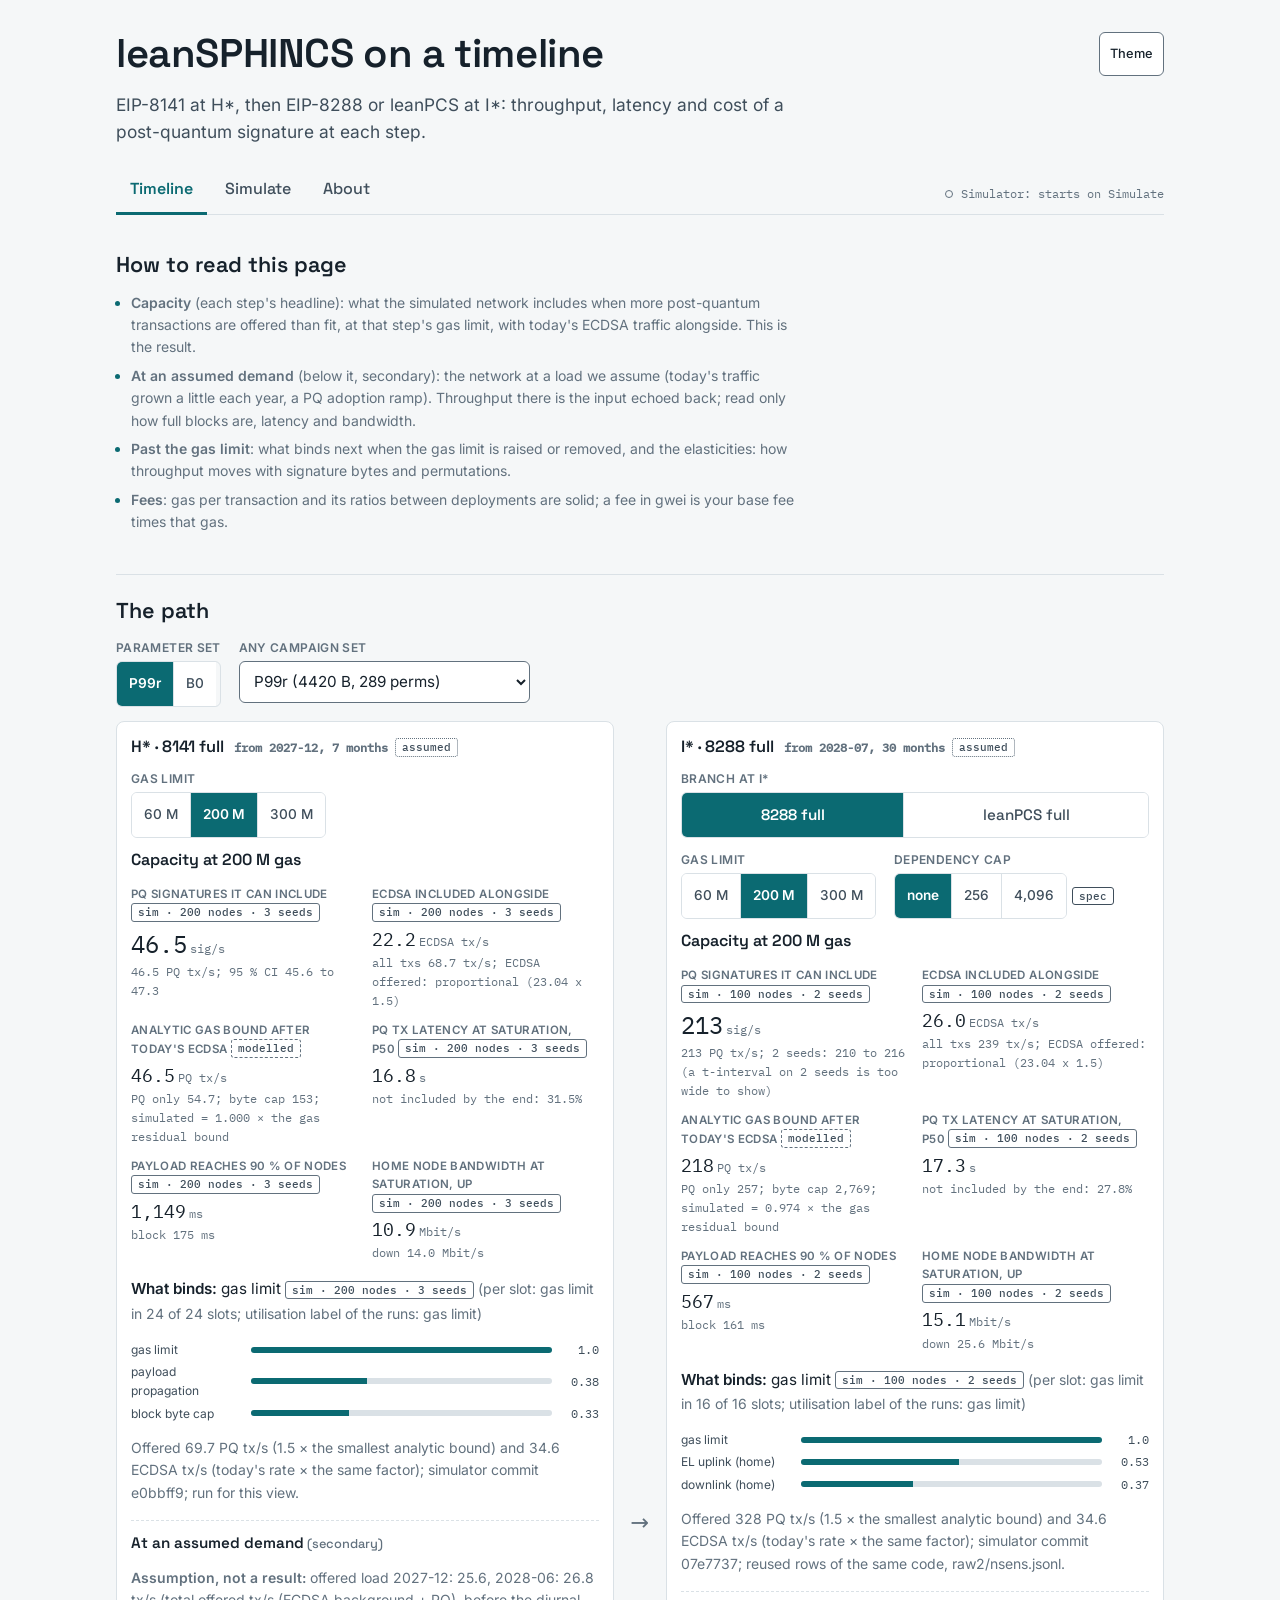
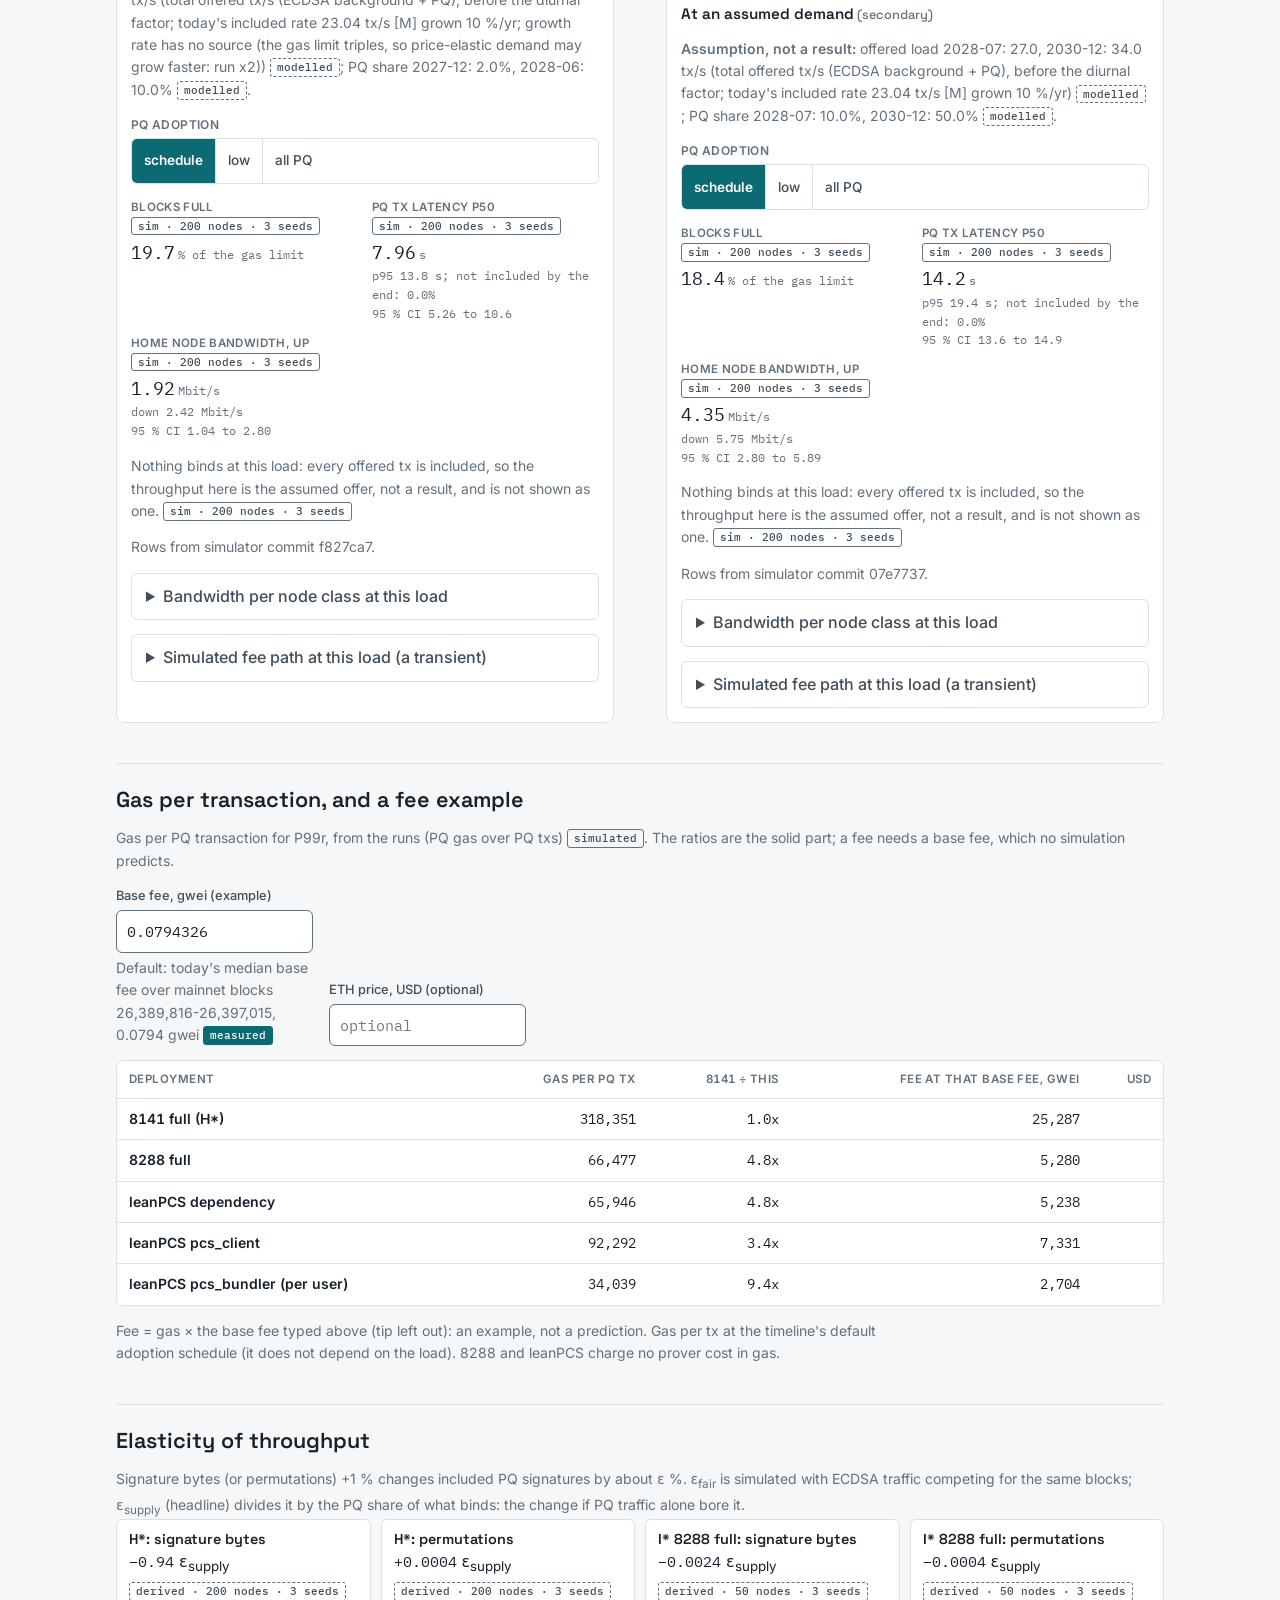
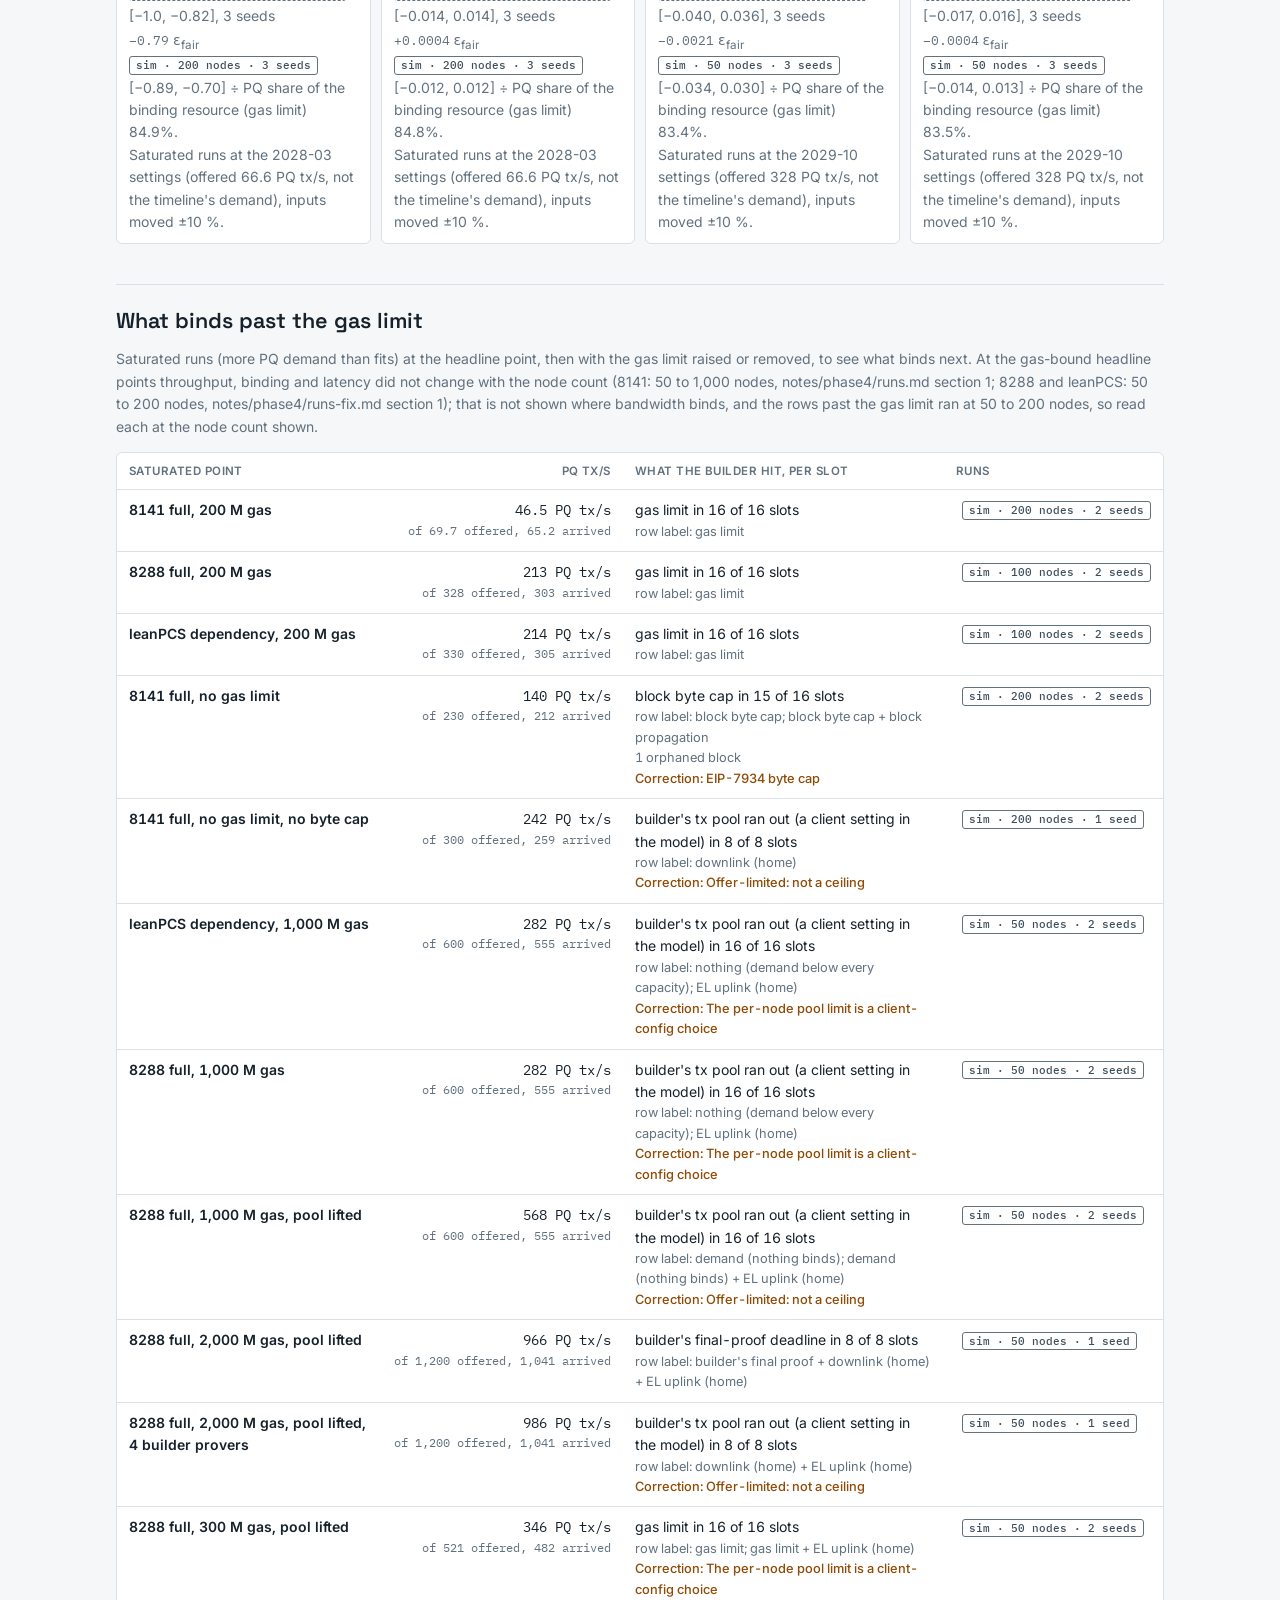
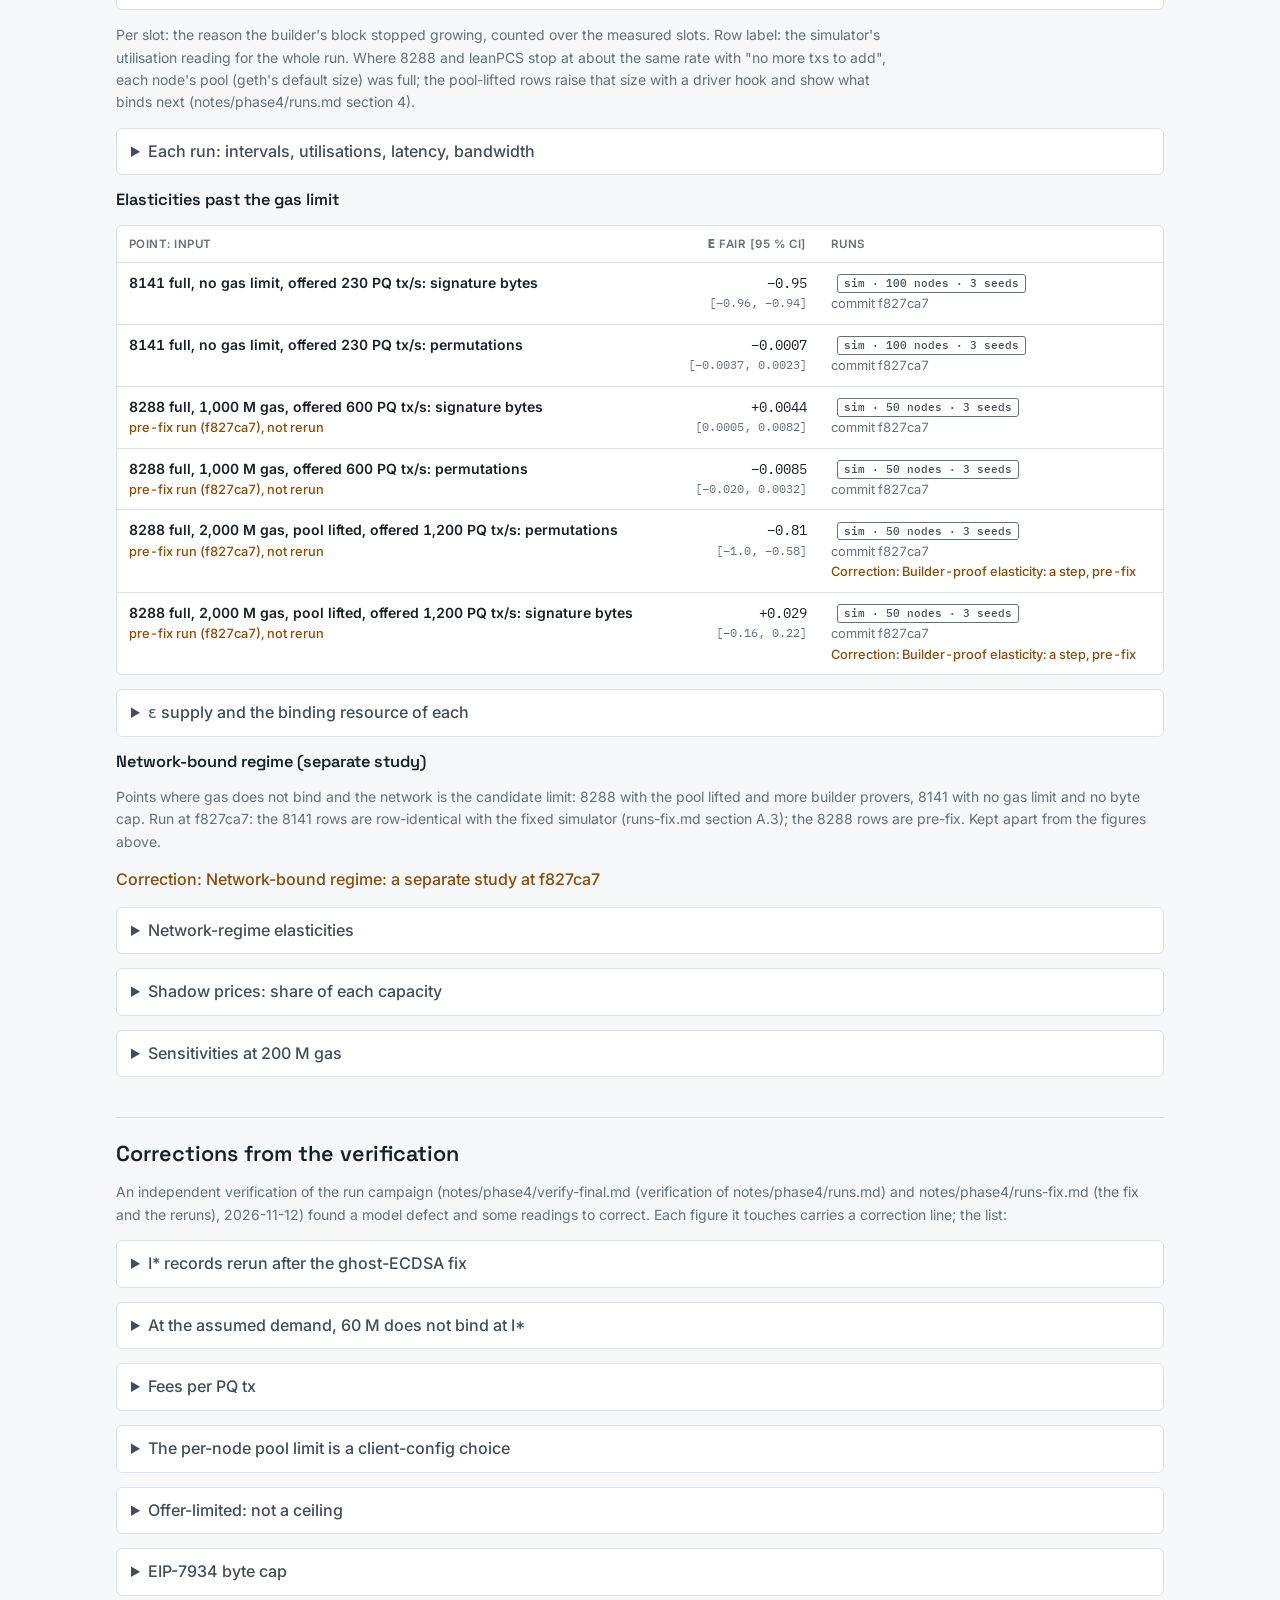
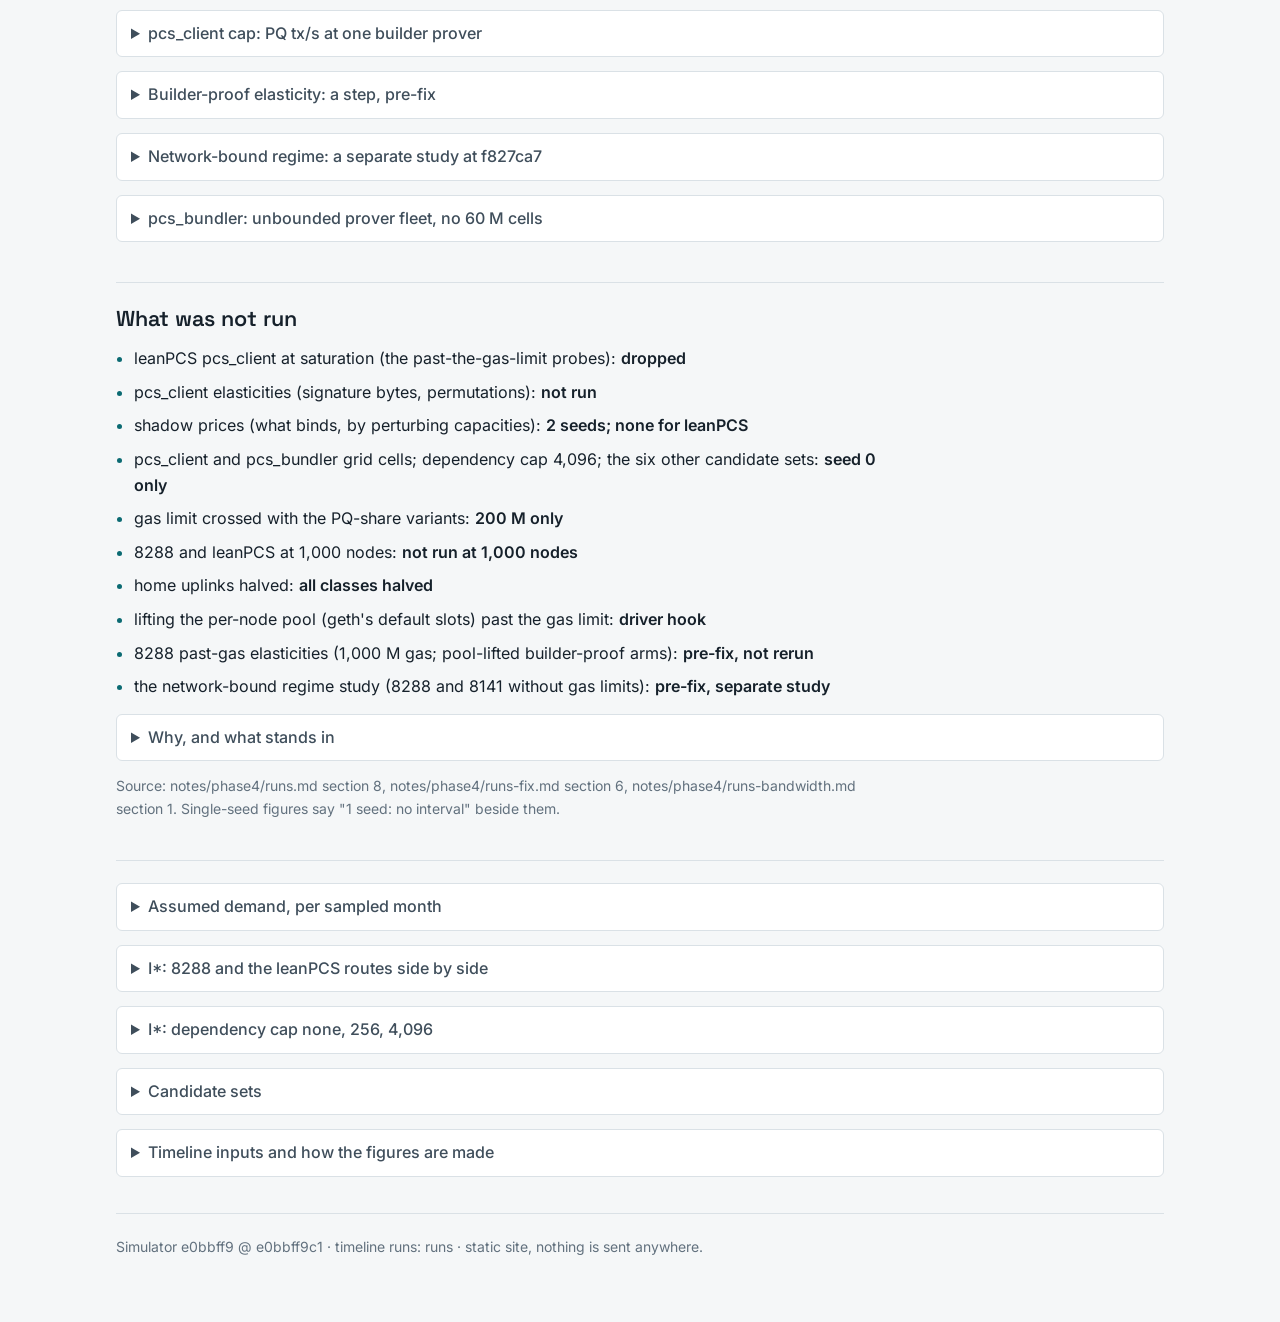
==== commit 85555763: "Timeline: lead with capacity, move the assumed-demand figures to their own block Each step's headlin" ====
--- a/index.html
+++ b/index.html
@@ -34,10 +34,23 @@
 
 <main id="view-timeline" class="view" data-view="timeline" hidden>
   <p class="fixture-banner" id="fixture-banner" hidden></p>
+  <section aria-labelledby="tl-read-h" class="howto">
+    <h2 id="tl-read-h">How to read this page</h2>
+    <ul class="plain small">
+      <li><strong>Capacity</strong> (each step's headline): what the simulated network includes when more post-quantum transactions are offered than fit, at that step's gas limit, with today's ECDSA traffic alongside. This is the result.</li>
+      <li><strong>At an assumed demand</strong> (below it, secondary): the network at a load we assume (today's traffic grown a little each year, a PQ adoption ramp). Throughput there is the input echoed back; read only how full blocks are, latency and bandwidth.</li>
+      <li><strong>Past the gas limit</strong>: what binds next when the gas limit is raised or removed, and the elasticities: how throughput moves with signature bytes and permutations.</li>
+      <li><strong>Fees</strong>: gas per transaction and its ratios between deployments are solid; a fee in gwei is your base fee times that gas.</li>
+    </ul>
+  </section>
   <section aria-labelledby="tl-h">
     <h2 id="tl-h">The path</h2>
     <div id="tl-global" class="ctls"></div>
     <div id="tl-path" class="path"></div>
+  </section>
+  <section aria-labelledby="tl-gas-h">
+    <h2 id="tl-gas-h">Gas per transaction, and a fee example</h2>
+    <div id="tl-gas" class="stack"></div>
   </section>
   <section aria-labelledby="tl-eps-h">
     <h2 id="tl-eps-h">Elasticity of throughput</h2>
--- a/app.css
+++ b/app.css
@@ -401,3 +401,8 @@
   .kpi dt .ev { display: inline-block; }
 }
 .box p, .box h4 { overflow-wrap: anywhere; }
+
+.secondary { border-top: 1px dashed var(--rule); padding-top: 12px; margin-top: 4px; }
+.secondary h4::after { content: " (secondary)"; color: var(--muted); font-weight: 400; font-size: 0.8rem; }
+.howto ul { gap: 6px; }
+section[data-capacity] h4 { font-size: 1rem; }
